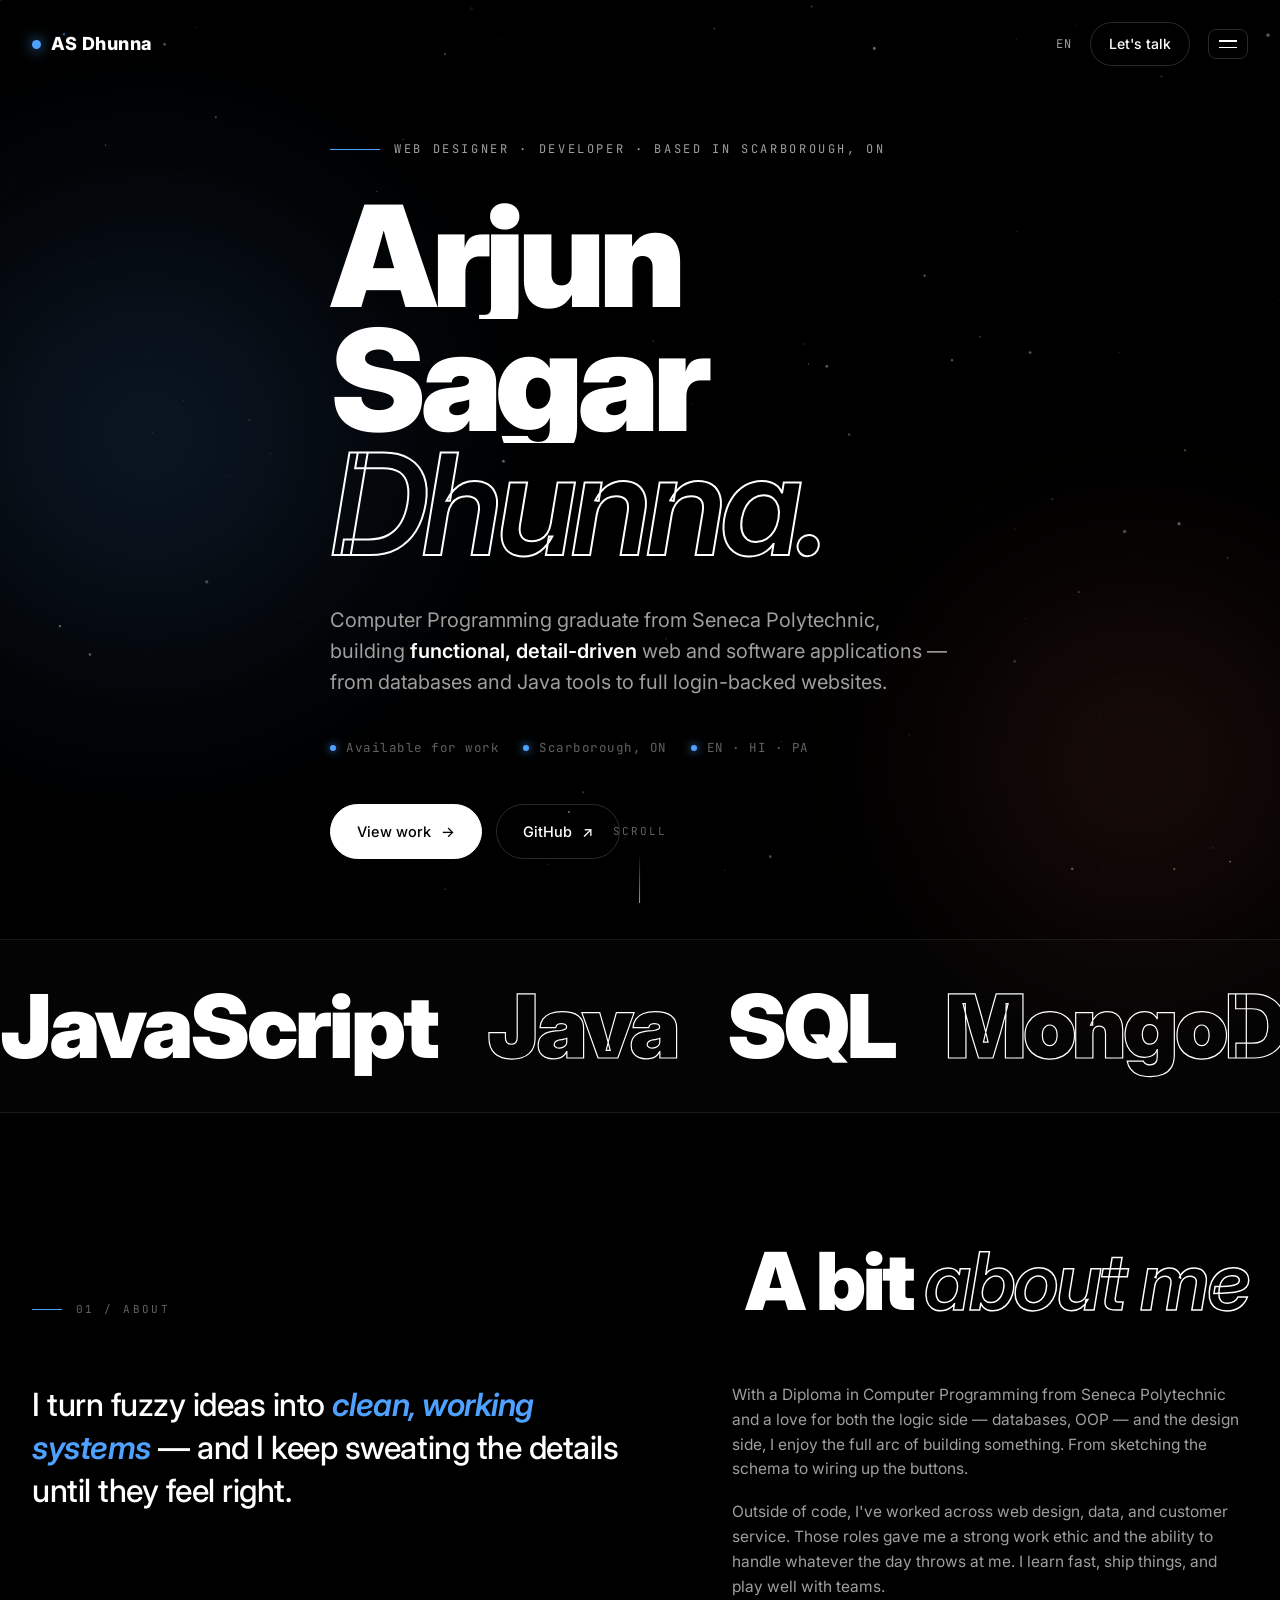
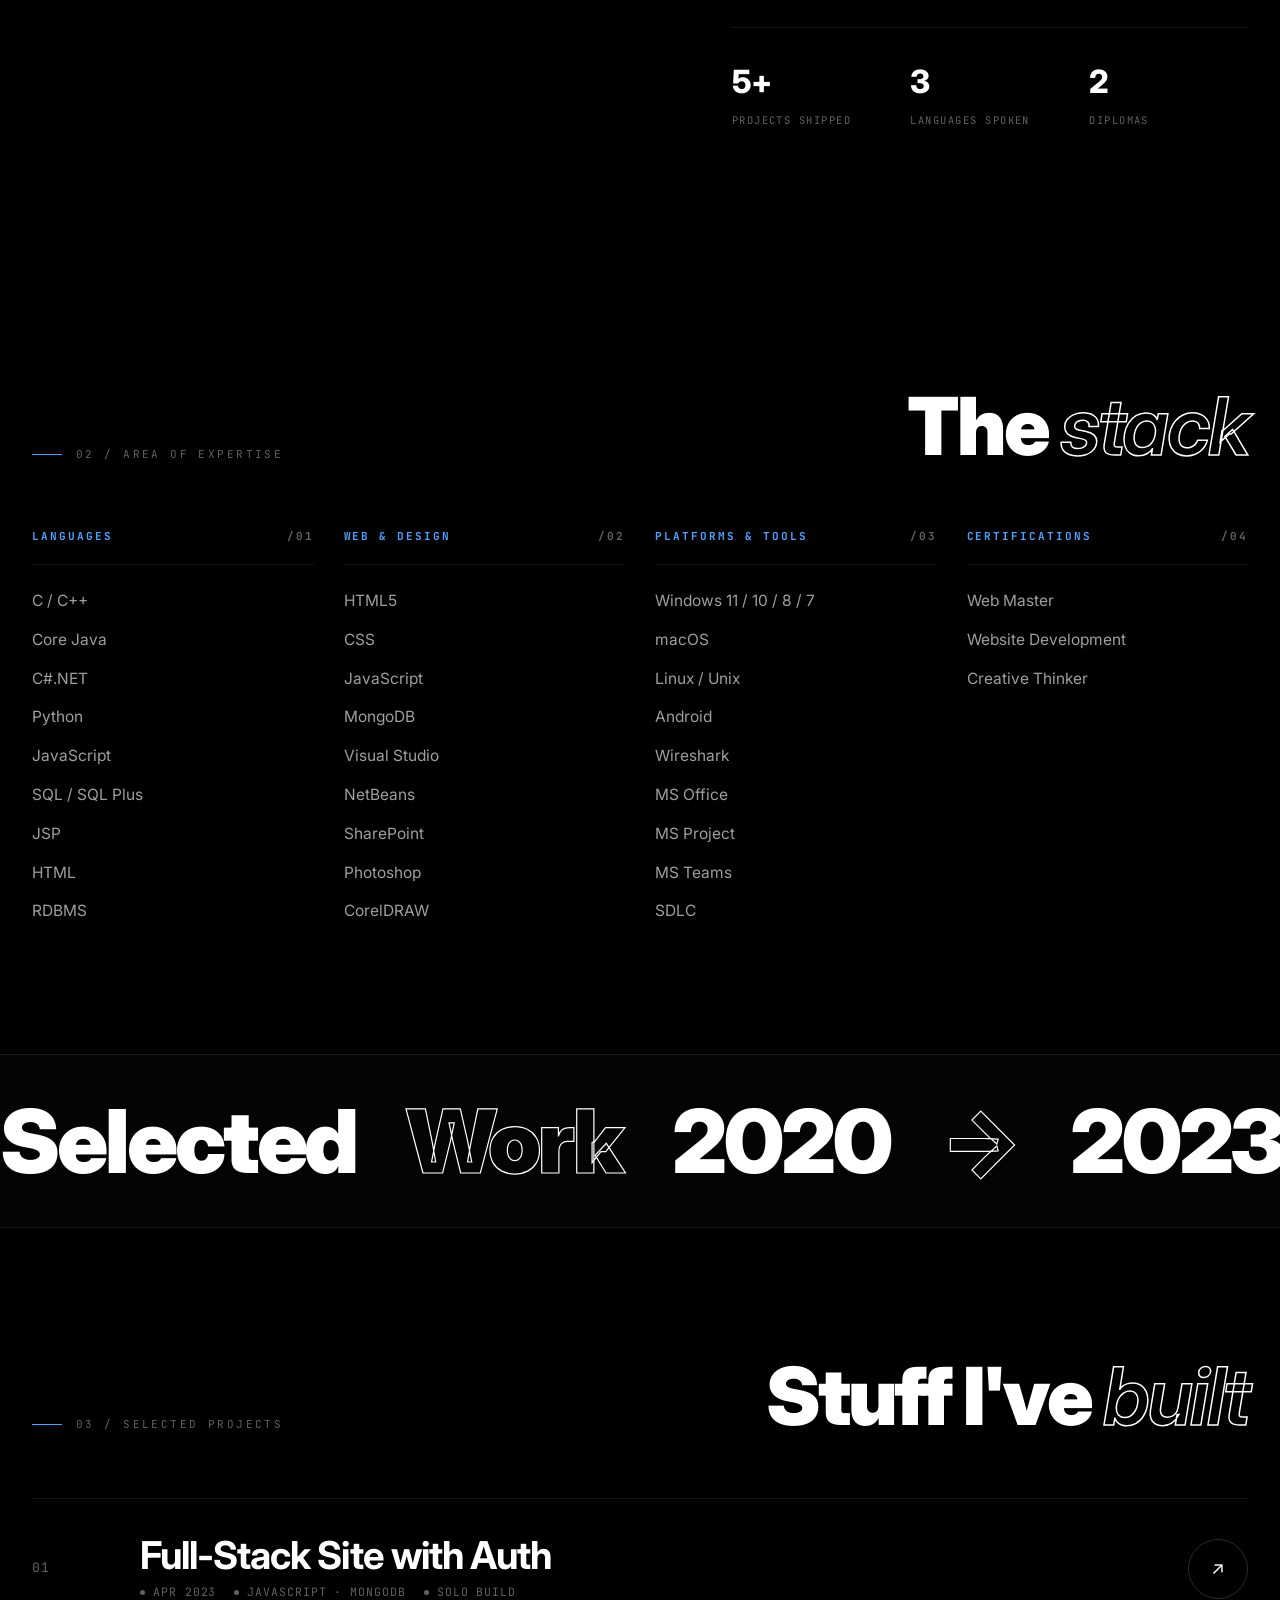
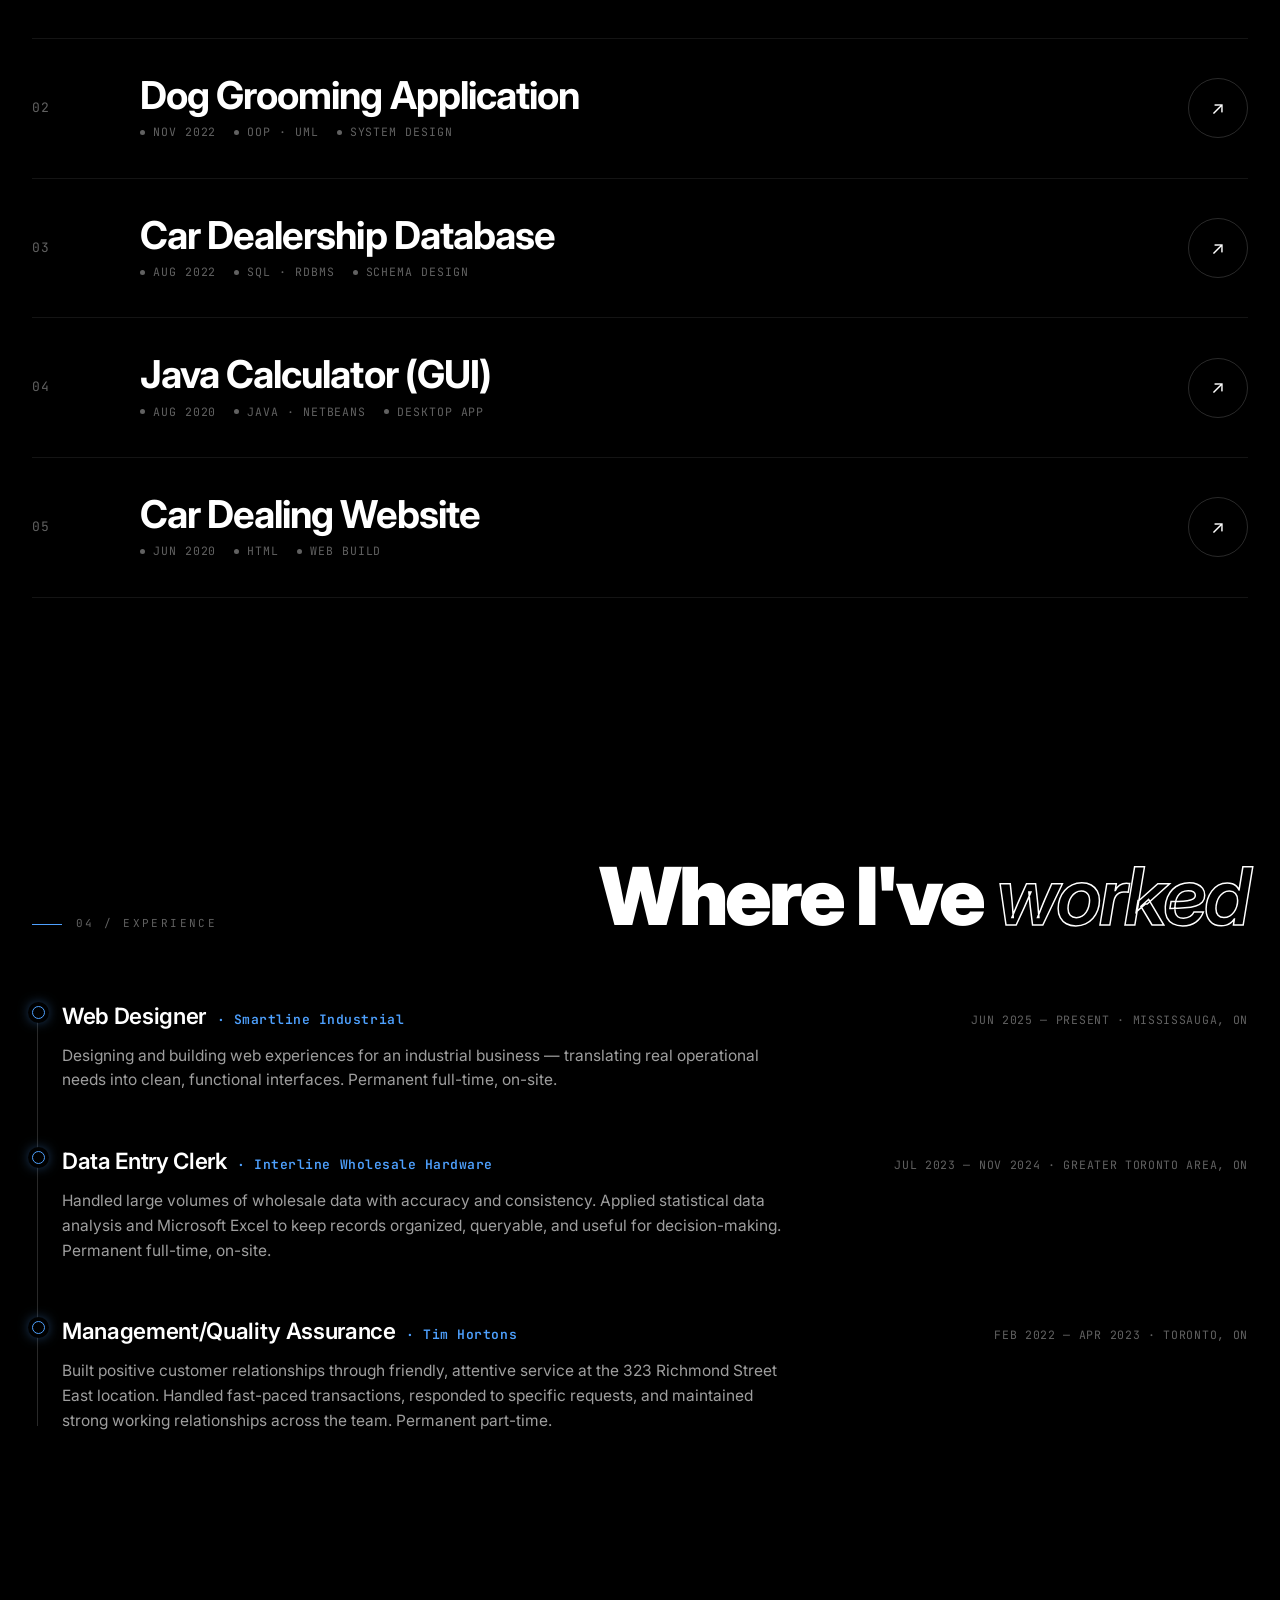
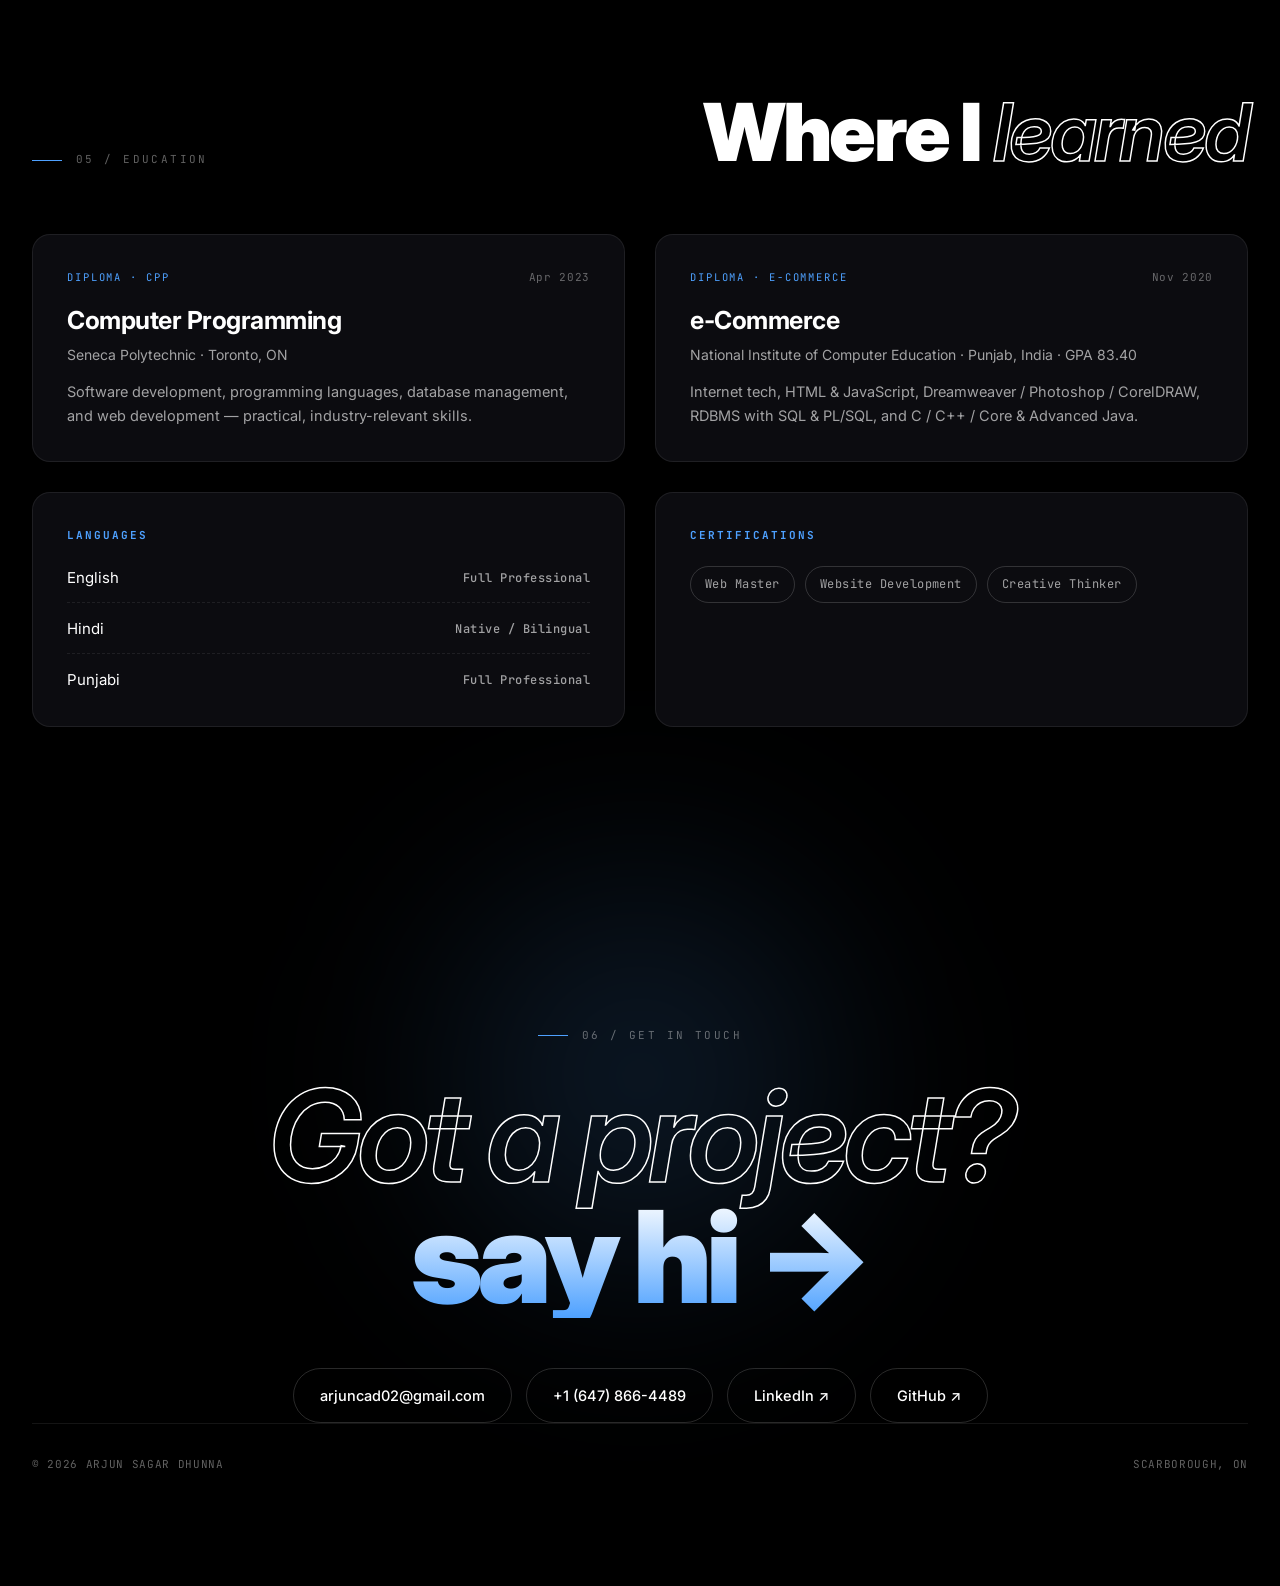
==== index.html @ 8d01b86a "Update index.html" ====
<!DOCTYPE html>
<html lang="en">
<head>
<meta charset="UTF-8" />
<meta name="viewport" content="width=device-width, initial-scale=1.0" />
<title>Arjun Sagar Dhunna — Web Designer & Developer</title>
<link rel="preconnect" href="https://fonts.googleapis.com">
<link rel="preconnect" href="https://fonts.gstatic.com" crossorigin>
<link href="https://fonts.googleapis.com/css2?family=Inter:ital,wght@0,400..900;1,400..900&family=JetBrains+Mono:wght@400;500&display=swap" rel="stylesheet">
<link rel="stylesheet" href="styles.css">
</head>
<body>

<nav>
  <a href="#" class="brand"><span class="mark"></span> AS Dhunna</a>
  <div class="right">
    <span class="lang">EN</span>
    <a href="#contact" class="talk">Let's talk</a>
    <span class="menu" aria-label="menu"><i></i><i></i></span>
  </div>
</nav>

<header class="hero">
  <div class="glow g1"></div>
  <div class="glow g2"></div>
  <div class="wrap">
    <div class="eyebrow">Web Designer · Developer · Based in Scarborough, ON</div>
    <h1 class="name">
      <span class="row"><span class="w" style="animation-delay:.05s">Arjun</span></span>
      <span class="row"><span class="w" style="animation-delay:.2s">Sagar</span></span>
      <span class="row"><span class="w out" style="animation-delay:.35s">Dhunna.</span></span>
    </h1>
    <p class="hero-tag">
      Computer Programming graduate from Seneca Polytechnic, building <b>functional, detail-driven</b>
      web and software applications — from databases and Java tools to full login-backed websites.
    </p>
    <div class="hero-meta">
      <span><i class="dot"></i> Available for work</span>
      <span><i class="dot"></i> Scarborough, ON</span>
      <span><i class="dot"></i> EN · HI · PA</span>
    </div>
    <div class="hero-cta">
      <a class="btn primary" href="#work">View work <span class="arr">→</span></a>
      <a class="btn ghost" href="https://github.com/arjuncad02" target="_blank" rel="noopener">GitHub <span class="arr">↗</span></a>
    </div>
  </div>
  <div class="scroll-hint">
    <span>SCROLL</span>
    <span class="line"></span>
  </div>
</header>

<!-- MARQUEE: tech stack -->
<div class="marquee">
  <div class="marquee-track">
    <span class="item">JavaScript</span><span class="item out">Java</span>
    <span class="item">SQL</span><span class="item out">MongoDB</span>
    <span class="item">Python</span><span class="item out">C++</span>
    <span class="item">HTML / CSS</span><span class="item out">NetBeans</span>
    <!-- duplicate for seamless scroll -->
    <span class="item">JavaScript</span><span class="item out">Java</span>
    <span class="item">SQL</span><span class="item out">MongoDB</span>
    <span class="item">Python</span><span class="item out">C++</span>
    <span class="item">HTML / CSS</span><span class="item out">NetBeans</span>
  </div>
</div>

<!-- ABOUT -->
<section id="about">
  <div class="wrap">
    <div class="sec-head reveal">
      <span class="sec-meta">01 / About</span>
      <h2 class="sec-title">A bit <span class="out">about me</span></h2>
    </div>
    <div class="about-grid">
      <p class="about-lead reveal">
        I turn fuzzy ideas into <em>clean, working systems</em> — and I keep sweating the details until they feel right.
      </p>
      <div class="reveal">
        <div class="about-body">
          <p>With a Diploma in Computer Programming from Seneca Polytechnic and a love for both the logic side — databases, OOP — and the design side, I enjoy the full arc of building something. From sketching the schema to wiring up the buttons.</p>
          <p>Outside of code, I've worked across web design, data, and customer service. Those roles gave me a strong work ethic and the ability to handle whatever the day throws at me. I learn fast, ship things, and play well with teams.</p>
        </div>
        <div class="about-stats">
          <div class="stat"><div class="num">5+</div><div class="lbl">Projects shipped</div></div>
          <div class="stat"><div class="num">3</div><div class="lbl">Languages spoken</div></div>
          <div class="stat"><div class="num">2</div><div class="lbl">Diplomas</div></div>
        </div>
      </div>
    </div>
  </div>
</section>

<!-- SKILLS -->
<section id="skills">
  <div class="wrap">
    <div class="sec-head reveal">
      <span class="sec-meta">02 / Area of expertise</span>
      <h2 class="sec-title">The <span class="out">stack</span></h2>
    </div>
    <div class="skills-grid">
      <div class="skill-col reveal">
        <h4>Languages <span class="idx">/01</span></h4>
        <ul>
          <li>C / C++</li><li>Core Java</li><li>C#.NET</li>
          <li>Python</li><li>JavaScript</li><li>SQL / SQL Plus</li>
          <li>JSP</li><li>HTML</li><li>RDBMS</li>
        </ul>
      </div>
      <div class="skill-col reveal">
        <h4>Web &amp; Design <span class="idx">/02</span></h4>
        <ul>
          <li>HTML5</li><li>CSS</li><li>JavaScript</li>
          <li>MongoDB</li><li>Visual Studio</li><li>NetBeans</li>
          <li>SharePoint</li><li>Photoshop</li><li>CorelDRAW</li>
        </ul>
      </div>
      <div class="skill-col reveal">
        <h4>Platforms &amp; Tools <span class="idx">/03</span></h4>
        <ul>
          <li>Windows 11 / 10 / 8 / 7</li><li>macOS</li><li>Linux / Unix</li>
          <li>Android</li><li>Wireshark</li><li>MS Office</li>
          <li>MS Project</li><li>MS Teams</li><li>SDLC</li>
        </ul>
      </div>
      <div class="skill-col reveal">
        <h4>Certifications <span class="idx">/04</span></h4>
        <ul>
          <li>Web Master</li>
          <li>Website Development</li>
          <li>Creative Thinker</li>
        </ul>
      </div>
    </div>
  </div>
</section>

<!-- MARQUEE 2: vibe -->
<div class="marquee">
  <div class="marquee-track">
    <span class="item">Selected</span><span class="item out">Work</span>
    <span class="item">2020</span><span class="item out">→</span>
    <span class="item">2023</span><span class="item out">Selected</span>
    <span class="item">Work</span><span class="item out">2020</span>
    <span class="item">→</span><span class="item out">2023</span>
  </div>
</div>

<!-- PROJECTS -->
<section id="work">
  <div class="wrap">
    <div class="sec-head reveal">
      <span class="sec-meta">03 / Selected projects</span>
      <h2 class="sec-title">Stuff I've <span class="out">built</span></h2>
    </div>
    <div class="projects-list">

      <a class="project-row reveal" href="projects/fullstack-auth.html">
        <span class="num">01</span>
        <div class="title-wrap">
          <span class="title">Full-Stack Site with Auth</span>
          <span class="meta">
            <span>Apr 2023</span><span>JavaScript · MongoDB</span><span>Solo build</span>
          </span>
        </div>
        <span class="arr-box">↗</span>
      </a>

      <a class="project-row reveal" href="projects/dog-grooming.html">
        <span class="num">02</span>
        <div class="title-wrap">
          <span class="title">Dog Grooming Application</span>
          <span class="meta">
            <span>Nov 2022</span><span>OOP · UML</span><span>System design</span>
          </span>
        </div>
        <span class="arr-box">↗</span>
      </a>

      <a class="project-row reveal" href="projects/car-dealership-db.html">
        <span class="num">03</span>
        <div class="title-wrap">
          <span class="title">Car Dealership Database</span>
          <span class="meta">
            <span>Aug 2022</span><span>SQL · RDBMS</span><span>Schema design</span>
          </span>
        </div>
        <span class="arr-box">↗</span>
      </a>

      <a class="project-row reveal" href="projects/java-calculator.html">
        <span class="num">04</span>
        <div class="title-wrap">
          <span class="title">Java Calculator (GUI)</span>
          <span class="meta">
            <span>Aug 2020</span><span>Java · NetBeans</span><span>Desktop app</span>
          </span>
        </div>
        <span class="arr-box">↗</span>
      </a>

      <a class="project-row reveal" href="projects/car-dealing-website.html">
        <span class="num">05</span>
        <div class="title-wrap">
          <span class="title">Car Dealing Website</span>
          <span class="meta">
            <span>Jun 2020</span><span>HTML</span><span>Web build</span>
          </span>
        </div>
        <span class="arr-box">↗</span>
      </a>

    </div>
  </div>
</section>

<!-- EXPERIENCE -->
<section id="experience">
  <div class="wrap">
    <div class="sec-head reveal">
      <span class="sec-meta">04 / Experience</span>
      <h2 class="sec-title">Where I've <span class="out">worked</span></h2>
    </div>
    <div class="timeline reveal">
      <div class="tl-item">
        <div class="tl-top">
          <span class="tl-role">Web Designer <span class="tl-org">· Smartline Industrial</span></span>
          <span class="tl-date">Jun 2025 — Present · Mississauga, ON</span>
        </div>
        <p class="tl-desc">Designing and building web experiences for an industrial business — translating real operational needs into clean, functional interfaces. Permanent full-time, on-site.</p>
      </div>
      <div class="tl-item">
        <div class="tl-top">
          <span class="tl-role">Data Entry Clerk <span class="tl-org">· Interline Wholesale Hardware</span></span>
          <span class="tl-date">Jul 2023 — Nov 2024 · Greater Toronto Area, ON</span>
        </div>
        <p class="tl-desc">Handled large volumes of wholesale data with accuracy and consistency. Applied statistical data analysis and Microsoft Excel to keep records organized, queryable, and useful for decision-making. Permanent full-time, on-site.</p>
      </div>
      <div class="tl-item">
        <div class="tl-top">
          <span class="tl-role">Management/Quality Assurance <span class="tl-org">· Tim Hortons</span></span>
          <span class="tl-date">Feb 2022 — Apr 2023 · Toronto, ON</span>
        </div>
        <p class="tl-desc">Built positive customer relationships through friendly, attentive service at the 323 Richmond Street East location. Handled fast-paced transactions, responded to specific requests, and maintained strong working relationships across the team. Permanent part-time.</p>
      </div>
    </div>
  </div>
</section>

<!-- EDUCATION -->
<section id="education">
  <div class="wrap">
    <div class="sec-head reveal">
      <span class="sec-meta">05 / Education</span>
      <h2 class="sec-title">Where I <span class="out">learned</span></h2>
    </div>
    <div class="two-col">
      <div class="card reveal">
        <div class="top">
          <span class="lbl">Diploma · CPP</span>
          <span class="yr">Apr 2023</span>
        </div>
        <h3>Computer Programming</h3>
        <div class="where">Seneca Polytechnic · Toronto, ON</div>
        <p>Software development, programming languages, database management, and web development — practical, industry-relevant skills.</p>
      </div>
      <div class="card reveal">
        <div class="top">
          <span class="lbl">Diploma · e-Commerce</span>
          <span class="yr">Nov 2020</span>
        </div>
        <h3>e-Commerce</h3>
        <div class="where">National Institute of Computer Education · Punjab, India · GPA 83.40</div>
        <p>Internet tech, HTML &amp; JavaScript, Dreamweaver / Photoshop / CorelDRAW, RDBMS with SQL &amp; PL/SQL, and C / C++ / Core &amp; Advanced Java.</p>
      </div>
    </div>

    <!-- Languages + Certs row -->
    <div class="lang-cert">
      <div class="card reveal">
        <h4>Languages</h4>
        <div class="lang-list">
          <div class="lang"><span>English</span><b>Full Professional</b></div>
          <div class="lang"><span>Hindi</span><b>Native / Bilingual</b></div>
          <div class="lang"><span>Punjabi</span><b>Full Professional</b></div>
        </div>
      </div>
      <div class="card reveal">
        <h4>Certifications</h4>
        <div class="cert-list">
          <span class="cert">Web Master</span>
          <span class="cert">Website Development</span>
          <span class="cert">Creative Thinker</span>
        </div>
      </div>
    </div>
  </div>
</section>

<!-- CONTACT -->
<section id="contact" class="contact-section">
  <div class="glow"></div>
  <div class="wrap reveal">
    <span class="sec-meta" style="justify-content:center;display:inline-flex;margin-bottom:30px">06 / Get in touch</span>
    <h2 class="big-cta">
      <span class="out">Got a project?</span><br>
      <a class="mail" href="mailto:arjuncad02@gmail.com">say hi →</a>
    </h2>
    <div class="contact-links">
      <a class="btn ghost" href="mailto:arjuncad02@gmail.com">arjuncad02@gmail.com</a>
      <a class="btn ghost" href="tel:+16478664489">+1 (647) 866-4489</a>
      <a class="btn ghost" href="https://www.linkedin.com/in/asdhunna" target="_blank" rel="noopener">LinkedIn ↗</a>
      <a class="btn ghost" href="https://github.com/arjuncad02" target="_blank" rel="noopener">GitHub ↗</a>
    </div>
  </div>
  <div class="wrap">
    <footer>
      <span>© 2026 Arjun Sagar Dhunna</span>
      <span>Scarborough, ON</span>
    </footer>
  </div>
</section>

<!-- mobile menu drawer -->
<div class="mobile-drawer" id="drawer">
  <button class="close" aria-label="close">✕</button>
  <ul>
    <li><a href="#about">About</a></li>
    <li><a href="#skills">Skills</a></li>
    <li><a href="#work">Work</a></li>
    <li><a href="#experience">Experience</a></li>
    <li><a href="#education">Education</a></li>
    <li><a href="#contact">Contact</a></li>
  </ul>
  <div class="meta">arjuncad02@gmail.com · +1 (647) 866-4489</div>
</div>

<script src="main.js"></script>
</body>
</html>
---- styles.css ----
/* ====== DESIGN SYSTEM — dark / premium / agency-style ====== */
:root{
  --bg:#000;
  --bg-2:#070709;
  --surface:#0c0c10;
  --line:rgba(255,255,255,.08);
  --line-2:rgba(255,255,255,.16);
  --text:#ffffff;
  --text-dim:rgba(255,255,255,.62);
  --text-faint:rgba(255,255,255,.38);
  --accent:#4ea1ff;
  --accent-soft:rgba(78,161,255,.22);
  --accent-warm:#ff7a59;
  --maxw:1280px;
}
*{margin:0;padding:0;box-sizing:border-box}
html{scroll-behavior:smooth;background:var(--bg);overflow-x:clip}
body{
  background:var(--bg);
  color:var(--text);
  font-family:"Inter",sans-serif;
  font-size:16.5px;line-height:1.6;
  -webkit-font-smoothing:antialiased;
  overflow-x:hidden;
  position:relative;min-height:100vh;
}

/* particle canvas */
#particles{position:fixed;inset:0;z-index:0;pointer-events:none;opacity:.85}

/* subtle radial glow that sits behind hero */
.glow{
  position:absolute;border-radius:50%;filter:blur(80px);pointer-events:none;z-index:1;
  background:radial-gradient(circle, var(--accent-soft), transparent 70%);
}

a{color:inherit;text-decoration:none}
.wrap{max-width:var(--maxw);margin:0 auto;padding:0 32px;position:relative;z-index:3}
@media(max-width:720px){.wrap{padding:0 22px}}

.mono{font-family:"JetBrains Mono",monospace;font-weight:500;letter-spacing:.04em}
.display{font-family:"Inter",sans-serif;font-weight:900;letter-spacing:-.035em;line-height:.92}
.outlined{
  color:transparent;
  -webkit-text-stroke:1.2px var(--text);
}

/* ============ NAV ============ */
nav{
  position:fixed;top:0;left:0;right:0;z-index:60;
  display:flex;align-items:center;justify-content:space-between;
  padding:22px 32px;
  transition:background .3s, border-color .3s, padding .3s;
  border-bottom:1px solid transparent;
}
nav.scrolled{
  background:rgba(0,0,0,.78);
  backdrop-filter:blur(14px);
  border-bottom-color:var(--line);
  padding:14px 32px;
}
nav .brand{
  font-family:"Inter",sans-serif;font-weight:800;font-size:18px;letter-spacing:.02em;
  display:flex;align-items:center;gap:10px;
}
nav .brand .mark{
  width:9px;height:9px;background:var(--accent);border-radius:50%;
  box-shadow:0 0 14px var(--accent);animation:pulse 2.6s ease-in-out infinite;
}
@keyframes pulse{0%,100%{opacity:1;transform:scale(1)}50%{opacity:.55;transform:scale(.85)}}
nav .right{display:flex;align-items:center;gap:18px}
nav .talk{
  font-size:14px;font-weight:500;padding:10px 18px;
  border:1px solid var(--line-2);border-radius:999px;transition:all .25s;
}
nav .talk:hover{background:var(--text);color:var(--bg);border-color:var(--text)}
nav .lang{font-family:"JetBrains Mono",monospace;font-size:12px;color:var(--text-dim);letter-spacing:.08em;text-transform:uppercase}
nav .menu{
  display:flex;flex-direction:column;gap:5px;padding:10px;cursor:pointer;
  border:1px solid var(--line-2);border-radius:8px;transition:border-color .25s;
}
nav .menu:hover{border-color:var(--text)}
nav .menu i{display:block;width:18px;height:1.5px;background:var(--text)}

/* ============ HERO ============ */
header.hero{
  min-height:100vh;display:flex;flex-direction:column;justify-content:center;
  position:relative;padding:140px 0 80px;
}
.hero .glow.g1{width:680px;height:680px;top:10%;left:-15%;opacity:.8}
.hero .glow.g2{width:540px;height:540px;bottom:-10%;right:-10%;background:radial-gradient(circle, rgba(255,122,89,.13), transparent 70%)}

.eyebrow{
  font-family:"JetBrains Mono",monospace;font-size:12px;letter-spacing:.22em;
  text-transform:uppercase;color:var(--text-dim);margin-bottom:36px;
  display:flex;align-items:center;gap:14px;
}
.eyebrow::before{content:"";width:50px;height:1px;background:var(--accent);display:inline-block}

h1.name{
  font-family:"Inter",sans-serif;font-weight:900;letter-spacing:-.045em;line-height:.88;
  font-size:clamp(3.4rem,11vw,9.5rem);
}
h1.name .row{display:block;overflow:hidden}
h1.name .w{display:inline-block;opacity:0;transform:translateY(110%);animation:slideUp 1s cubic-bezier(.22,1,.36,1) forwards}
h1.name .out{color:transparent;-webkit-text-stroke:2px var(--text);font-style:italic;font-weight:600}
@keyframes slideUp{to{opacity:1;transform:translateY(0)}}

.hero-tag{
  margin-top:38px;max-width:620px;font-size:clamp(1.05rem,2.1vw,1.25rem);
  color:var(--text-dim);line-height:1.55;
  opacity:0;animation:fadeUp 1s cubic-bezier(.22,1,.36,1) .7s forwards;
}
.hero-tag b{color:var(--text);font-weight:600}
@keyframes fadeUp{from{opacity:0;transform:translateY(20px)}to{opacity:1;transform:none}}

.hero-meta{
  margin-top:40px;display:flex;flex-wrap:wrap;gap:14px 24px;
  font-family:"JetBrains Mono",monospace;font-size:12.5px;color:var(--text-faint);letter-spacing:.04em;
  opacity:0;animation:fadeUp 1s cubic-bezier(.22,1,.36,1) .9s forwards;
}
.hero-meta span{display:inline-flex;align-items:center;gap:10px}
.hero-meta .dot{width:6px;height:6px;border-radius:50%;background:var(--accent);box-shadow:0 0 8px var(--accent)}

.hero-cta{
  margin-top:46px;display:flex;flex-wrap:wrap;gap:14px;
  opacity:0;animation:fadeUp 1s cubic-bezier(.22,1,.36,1) 1.1s forwards;
}
.btn{
  display:inline-flex;align-items:center;gap:10px;
  font-family:"Inter",sans-serif;font-weight:500;font-size:14.5px;
  padding:15px 26px;border-radius:999px;border:1px solid var(--line-2);
  transition:all .3s cubic-bezier(.22,1,.36,1);cursor:pointer;
}
.btn .arr{transition:transform .3s}
.btn:hover .arr{transform:translateX(4px)}
.btn.primary{background:var(--text);color:var(--bg);border-color:var(--text)}
.btn.primary:hover{background:transparent;color:var(--text);border-color:var(--text)}
.btn.ghost:hover{background:var(--text);color:var(--bg);border-color:var(--text)}

.scroll-hint{
  position:absolute;bottom:36px;left:50%;transform:translateX(-50%);
  display:flex;flex-direction:column;align-items:center;gap:12px;
  color:var(--text-faint);font-family:"JetBrains Mono",monospace;font-size:11px;letter-spacing:.18em;
}
.scroll-hint .line{width:1px;height:50px;background:linear-gradient(to bottom,transparent,var(--text-dim));animation:dropLine 2.2s ease-in-out infinite}
@keyframes dropLine{0%,100%{transform:scaleY(.5);transform-origin:top}50%{transform:scaleY(1);transform-origin:top}}

/* ============ MARQUEE ============ */
.marquee{
  overflow:hidden;padding:42px 0;
  border-top:1px solid var(--line);border-bottom:1px solid var(--line);
  position:relative;z-index:3;background:rgba(255,255,255,.015);
}
.marquee-track{display:flex;gap:50px;white-space:nowrap;animation:scroll 38s linear infinite;width:max-content}
.marquee .item{
  font-family:"Inter",sans-serif;font-weight:900;letter-spacing:-.035em;line-height:1;
  font-size:clamp(2.5rem,7vw,5.5rem);
}
.marquee .item.out{color:transparent;-webkit-text-stroke:1.2px var(--text)}
.marquee .item .star{color:var(--accent);font-weight:400;margin:0 18px}
@keyframes scroll{to{transform:translateX(-50%)}}

/* ============ SECTION ============ */
section{padding:130px 0;position:relative}
.sec-head{display:flex;align-items:baseline;justify-content:space-between;gap:24px;margin-bottom:64px;flex-wrap:wrap}
.sec-meta{font-family:"JetBrains Mono",monospace;font-size:11px;color:var(--text-faint);letter-spacing:.22em;text-transform:uppercase;display:flex;align-items:center;gap:14px}
.sec-meta::before{content:"";width:30px;height:1px;background:var(--accent);display:inline-block}
.sec-title{font-family:"Inter",sans-serif;font-weight:900;letter-spacing:-.035em;line-height:.95;font-size:clamp(2.5rem,6.5vw,5rem)}
.sec-title .out{color:transparent;-webkit-text-stroke:1.5px var(--text);font-style:italic;font-weight:600}

/* ============ ABOUT ============ */
.about-grid{display:grid;grid-template-columns:1.2fr 1fr;gap:80px;align-items:start}
@media(max-width:900px){.about-grid{grid-template-columns:1fr;gap:50px}}
.about-lead{font-family:"Inter",sans-serif;font-weight:500;font-size:clamp(1.4rem,2.8vw,2rem);line-height:1.35;letter-spacing:-.015em}
.about-lead em{font-style:italic;font-weight:600;color:var(--accent)}
.about-body p{color:var(--text-dim);margin-bottom:18px;font-size:15.5px}
.about-stats{margin-top:28px;display:grid;grid-template-columns:repeat(3,1fr);gap:20px;border-top:1px solid var(--line);padding-top:28px}
.about-stats .stat .num{font-family:"Inter",sans-serif;font-weight:800;font-size:2rem;letter-spacing:-.02em}
.about-stats .stat .lbl{font-family:"JetBrains Mono",monospace;font-size:10.5px;letter-spacing:.14em;text-transform:uppercase;color:var(--text-faint);margin-top:4px}

/* ============ SKILLS ============ */
.skills-grid{display:grid;grid-template-columns:repeat(4,1fr);gap:30px}
@media(max-width:980px){.skills-grid{grid-template-columns:repeat(2,1fr)}}
@media(max-width:560px){.skills-grid{grid-template-columns:1fr}}
.skill-col h4{
  font-family:"JetBrains Mono",monospace;font-size:11px;letter-spacing:.18em;
  text-transform:uppercase;color:var(--accent);margin-bottom:24px;
  padding-bottom:18px;border-bottom:1px solid var(--line);
  display:flex;align-items:center;justify-content:space-between;
}
.skill-col h4 .idx{color:var(--text-faint)}
.skill-col ul{list-style:none;display:flex;flex-direction:column;gap:14px}
.skill-col li{font-size:15.5px;font-weight:400;color:var(--text-dim);transition:color .25s,padding-left .25s;cursor:default;position:relative;padding-left:0}
.skill-col li:hover{color:var(--text);padding-left:14px}
.skill-col li:hover::before{content:"→";position:absolute;left:0;color:var(--accent)}

/* ============ PROJECTS LIST ============ */
.projects-list{display:flex;flex-direction:column;border-top:1px solid var(--line)}
.project-row{
  display:grid;grid-template-columns:80px 1fr auto;gap:28px;align-items:center;
  padding:36px 0;border-bottom:1px solid var(--line);
  position:relative;cursor:pointer;transition:padding .35s;text-decoration:none;color:inherit;
  overflow:hidden;
}
.project-row::before{
  content:"";position:absolute;inset:0;background:linear-gradient(90deg,transparent,rgba(78,161,255,.06),transparent);
  transform:translateX(-100%);transition:transform .6s cubic-bezier(.22,1,.36,1);
}
.project-row:hover::before{transform:translateX(100%)}
.project-row:hover{padding-left:14px}
.project-row .num{font-family:"JetBrains Mono",monospace;font-size:13px;color:var(--text-faint);letter-spacing:.06em}
.project-row .title-wrap{display:flex;flex-direction:column;gap:8px}
.project-row .title{font-family:"Inter",sans-serif;font-weight:700;font-size:clamp(1.5rem,3.4vw,2.4rem);letter-spacing:-.025em;line-height:1.05;transition:color .3s}
.project-row:hover .title{color:var(--accent)}
.project-row .meta{font-family:"JetBrains Mono",monospace;font-size:11.5px;color:var(--text-faint);letter-spacing:.08em;text-transform:uppercase;display:flex;gap:18px;flex-wrap:wrap}
.project-row .meta span{display:inline-flex;align-items:center;gap:8px}
.project-row .meta span::before{content:"";width:5px;height:5px;border-radius:50%;background:var(--text-faint)}
.project-row .arr-box{
  width:60px;height:60px;border-radius:50%;border:1px solid var(--line-2);
  display:flex;align-items:center;justify-content:center;
  font-size:18px;transition:all .35s cubic-bezier(.22,1,.36,1);
}
.project-row:hover .arr-box{background:var(--accent);border-color:var(--accent);color:var(--bg);transform:rotate(-45deg)}
@media(max-width:680px){
  .project-row{grid-template-columns:50px 1fr auto;gap:18px;padding:28px 0}
  .project-row .arr-box{width:44px;height:44px;font-size:14px}
}

/* ============ EXPERIENCE ============ */
.timeline{position:relative;padding-left:30px}
.timeline::before{content:"";position:absolute;left:5px;top:8px;bottom:8px;width:1px;background:var(--line-2)}
.tl-item{position:relative;padding-bottom:50px}
.tl-item:last-child{padding-bottom:0}
.tl-item::before{
  content:"";position:absolute;left:-30px;top:8px;width:11px;height:11px;border-radius:50%;
  background:var(--bg);border:1.5px solid var(--accent);box-shadow:0 0 0 4px var(--bg),0 0 14px var(--accent);
}
.tl-top{display:flex;flex-wrap:wrap;justify-content:space-between;gap:8px;margin-bottom:10px;align-items:baseline}
.tl-role{font-family:"Inter",sans-serif;font-weight:600;font-size:1.4rem;letter-spacing:-.015em}
.tl-org{color:var(--accent);font-family:"JetBrains Mono",monospace;font-size:13px;letter-spacing:.04em;margin-left:6px}
.tl-date{font-family:"JetBrains Mono",monospace;font-size:11.5px;color:var(--text-faint);letter-spacing:.06em;text-transform:uppercase}
.tl-desc{color:var(--text-dim);font-size:15.5px;max-width:720px}

/* ============ EDUCATION / TWO COL ============ */
.two-col{display:grid;grid-template-columns:1fr 1fr;gap:30px}
@media(max-width:780px){.two-col{grid-template-columns:1fr}}
.card{
  background:var(--surface);border:1px solid var(--line);border-radius:18px;padding:34px;
  transition:transform .35s cubic-bezier(.22,1,.36,1),border-color .35s,background .35s;position:relative;overflow:hidden;
}
.card::before{
  content:"";position:absolute;top:0;left:0;right:0;height:1px;background:linear-gradient(90deg,transparent,var(--accent),transparent);
  transform:scaleX(0);transition:transform .5s;transform-origin:left;
}
.card:hover{border-color:var(--line-2);transform:translateY(-4px)}
.card:hover::before{transform:scaleX(1)}
.card .top{display:flex;justify-content:space-between;align-items:flex-start;margin-bottom:20px}
.card .top .lbl{font-family:"JetBrains Mono",monospace;font-size:10.5px;letter-spacing:.18em;color:var(--accent);text-transform:uppercase}
.card .top .yr{font-family:"JetBrains Mono",monospace;font-size:11px;color:var(--text-faint);letter-spacing:.06em}
.card h3{font-family:"Inter",sans-serif;font-weight:700;font-size:1.55rem;letter-spacing:-.02em;line-height:1.2;margin-bottom:8px}
.card .where{color:var(--text-dim);font-size:14px;margin-bottom:14px}
.card p{color:var(--text-dim);font-size:14.5px;line-height:1.6}

/* ============ LANGUAGES / CERTS ROW ============ */
.lang-cert{display:grid;grid-template-columns:1fr 1fr;gap:30px;margin-top:30px}
@media(max-width:780px){.lang-cert{grid-template-columns:1fr}}
.lang-cert .card h4{font-family:"JetBrains Mono",monospace;font-size:11px;letter-spacing:.18em;color:var(--accent);text-transform:uppercase;margin-bottom:22px}
.lang-list{display:flex;flex-direction:column;gap:14px}
.lang-list .lang{display:flex;justify-content:space-between;align-items:center;padding-bottom:12px;border-bottom:1px dashed var(--line)}
.lang-list .lang:last-child{border-bottom:none;padding-bottom:0}
.lang-list .lang span{font-size:15px}
.lang-list .lang b{font-family:"JetBrains Mono",monospace;font-size:12px;color:var(--text-dim);font-weight:500;letter-spacing:.04em}
.cert-list{display:flex;flex-wrap:wrap;gap:10px}
.cert-list .cert{font-family:"JetBrains Mono",monospace;font-size:12px;padding:8px 14px;border:1px solid var(--line-2);border-radius:999px;color:var(--text-dim);letter-spacing:.04em;transition:all .25s}
.cert-list .cert:hover{border-color:var(--accent);color:var(--accent)}

/* ============ CONTACT ============ */
.contact-section{padding:160px 0 80px;text-align:center;position:relative}
.contact-section .glow{width:600px;height:600px;background:radial-gradient(circle,rgba(78,161,255,.18),transparent 70%);top:30%;left:50%;transform:translate(-50%,-50%)}
.big-cta{
  font-family:"Inter",sans-serif;font-weight:900;letter-spacing:-.045em;line-height:.95;
  font-size:clamp(2.6rem,10vw,8rem);
}
.big-cta .out{color:transparent;-webkit-text-stroke:1.5px var(--text);font-style:italic;font-weight:600}
.big-cta .mail{
  background:linear-gradient(180deg,var(--text),var(--accent));
  -webkit-background-clip:text;background-clip:text;-webkit-text-fill-color:transparent;
  display:inline-block;transition:transform .4s cubic-bezier(.22,1,.36,1);
}
.big-cta .mail:hover{transform:scale(1.03)}
.contact-links{margin-top:50px;display:flex;justify-content:center;flex-wrap:wrap;gap:14px}

footer{padding:32px 0;border-top:1px solid var(--line);display:flex;flex-wrap:wrap;justify-content:space-between;gap:12px;font-family:"JetBrains Mono",monospace;font-size:11px;color:var(--text-faint);letter-spacing:.06em;text-transform:uppercase}

/* ============ PROJECT DETAIL PAGE ============ */
.project-page{padding-top:120px;padding-bottom:60px;position:relative;min-height:60vh}
.back-link{
  display:inline-flex;align-items:center;gap:10px;color:var(--text-dim);font-family:"JetBrains Mono",monospace;
  font-size:12px;letter-spacing:.06em;text-transform:uppercase;margin-bottom:48px;transition:color .25s,gap .25s;
}
.back-link:hover{color:var(--text);gap:14px}
.back-link .arr{transition:transform .25s}
.back-link:hover .arr{transform:translateX(-4px)}

.project-hero{padding:40px 0 80px;position:relative}
.project-hero .glow{width:520px;height:520px;top:-10%;right:-15%;opacity:.65}
.project-hero .num-big{font-family:"Inter",sans-serif;font-weight:900;font-size:clamp(4rem,12vw,9rem);color:transparent;-webkit-text-stroke:1.5px var(--line-2);letter-spacing:-.05em;line-height:.85;margin-bottom:18px;display:block}
.project-hero h1{font-family:"Inter",sans-serif;font-weight:900;font-size:clamp(2.4rem,6.5vw,5.4rem);letter-spacing:-.035em;line-height:1;margin-bottom:30px}
.project-hero h1 .out{color:transparent;-webkit-text-stroke:1.8px var(--text);font-style:italic;font-weight:600}
.project-hero .lead{font-size:clamp(1.05rem,2vw,1.3rem);color:var(--text-dim);max-width:720px;line-height:1.55}

.project-meta{display:grid;grid-template-columns:repeat(4,1fr);gap:24px;margin-top:60px;padding:32px 0;border-top:1px solid var(--line);border-bottom:1px solid var(--line)}
@media(max-width:780px){.project-meta{grid-template-columns:repeat(2,1fr);gap:20px}}
.project-meta .item .lbl{font-family:"JetBrains Mono",monospace;font-size:10.5px;letter-spacing:.18em;text-transform:uppercase;color:var(--text-faint);margin-bottom:8px}
.project-meta .item .val{font-family:"Inter",sans-serif;font-weight:600;font-size:1rem;color:var(--text);letter-spacing:-.005em}

.project-content{padding:80px 0;display:grid;grid-template-columns:1fr 2fr;gap:60px;align-items:start}
@media(max-width:880px){.project-content{grid-template-columns:1fr;gap:30px}}
.project-content h2{
  font-family:"JetBrains Mono",monospace;font-size:11px;letter-spacing:.18em;
  text-transform:uppercase;color:var(--accent);position:sticky;top:120px;
}
@media(max-width:880px){.project-content h2{position:static;top:auto;margin-bottom:12px}}
.project-content .body p{font-size:16.5px;color:var(--text-dim);line-height:1.7;margin-bottom:22px}
.project-content .body p b{color:var(--text);font-weight:600}

.feature-list{list-style:none;display:flex;flex-direction:column;gap:18px;margin-top:10px}
.feature-list li{display:grid;grid-template-columns:24px 1fr;gap:14px;padding-bottom:18px;border-bottom:1px dashed var(--line);color:var(--text-dim);font-size:15.5px}
.feature-list li:last-child{border-bottom:none}
.feature-list li::before{content:"+";color:var(--accent);font-weight:700;font-size:18px;line-height:1.2;display:block}

.tags-row{display:flex;flex-wrap:wrap;gap:10px;margin-top:18px}
.tag-pill{font-family:"JetBrains Mono",monospace;font-size:11px;padding:7px 14px;border:1px solid var(--line-2);border-radius:999px;color:var(--text);letter-spacing:.04em;transition:border-color .25s,color .25s}
.tag-pill:hover{border-color:var(--accent);color:var(--accent)}

.project-nav{display:grid;grid-template-columns:1fr 1fr;gap:30px;margin-top:50px;padding-top:50px;border-top:1px solid var(--line)}
@media(max-width:780px){.project-nav{grid-template-columns:1fr}}
.project-nav a{
  display:flex;flex-direction:column;gap:8px;padding:24px;border:1px solid var(--line);
  border-radius:14px;transition:border-color .3s,background .3s,transform .3s;
}
.project-nav a:hover{border-color:var(--line-2);background:var(--surface);transform:translateY(-2px)}
.project-nav .nav-lbl{font-family:"JetBrains Mono",monospace;font-size:10.5px;letter-spacing:.18em;color:var(--text-faint);text-transform:uppercase}
.project-nav .nav-title{font-family:"Inter",sans-serif;font-weight:700;font-size:1.2rem;letter-spacing:-.015em}
.project-nav a.next{text-align:right;align-items:flex-end}

/* ============ REVEAL ============ */
.reveal{opacity:0;transform:translateY(28px);transition:opacity 1s cubic-bezier(.22,1,.36,1),transform 1s cubic-bezier(.22,1,.36,1)}
.reveal.in{opacity:1;transform:none}

::selection{background:var(--accent);color:var(--bg)}

/* ====== MOBILE / SMALL SCREEN OVERRIDES ====== */
@media (max-width: 760px){
  /* nav: hide lang & talk on mobile, keep brand + functional menu */
  nav { padding: 14px 20px; }
  nav.scrolled { padding: 12px 20px; background: rgba(0,0,0,.92); }
  nav .lang { display: none; }
  nav .talk { display: none; }
  nav .right { gap: 0; }
  nav .menu { padding: 12px; }

  /* hero */
  header.hero { padding: 110px 0 100px; min-height: auto; }
  .eyebrow { margin-bottom: 26px; font-size: 11px; }
  .hero-tag { margin-top: 28px; }
  .hero-meta { margin-top: 30px; gap: 10px 18px; font-size: 11.5px; }
  .hero-cta { margin-top: 34px; }
  .hero-cta .btn { padding: 13px 22px; font-size: 14px; }
  .scroll-hint { display: none; }   /* removes overlap with CTAs */

  /* marquee: smaller text and tighter spacing */
  .marquee { padding: 28px 0; }
  .marquee-track { gap: 32px; }
  .marquee .item { font-size: clamp(1.8rem, 9vw, 2.6rem); }

  /* sections: tighter vertical rhythm */
  section { padding: 80px 0; }
  .sec-head { margin-bottom: 40px; gap: 14px; }
  .sec-meta { font-size: 10.5px; letter-spacing: .18em; }
  .sec-title { font-size: clamp(2rem, 9vw, 2.8rem); }

  /* about */
  .about-grid { gap: 36px; }
  .about-stats { grid-template-columns: 1fr 1fr 1fr; gap: 14px; padding-top: 24px; }
  .about-stats .stat .num { font-size: 1.5rem; }
  .about-stats .stat .lbl { font-size: 9.5px; }

  /* skill columns: keep single-column readable */
  .skill-col h4 { margin-bottom: 18px; padding-bottom: 14px; }
  .skill-col ul { gap: 12px; }

  /* projects: tighter rows */
  .project-row { padding: 24px 0; gap: 14px; grid-template-columns: 36px 1fr 40px; }
  .project-row .num { font-size: 11.5px; }
  .project-row .title { font-size: 1.3rem; }
  .project-row .meta { font-size: 10.5px; gap: 12px; }
  .project-row .arr-box { width: 40px; height: 40px; font-size: 13px; }

  /* timeline */
  .timeline { padding-left: 26px; }
  .tl-item { padding-bottom: 38px; }
  .tl-item::before { left: -26px; }
  .tl-role { font-size: 1.15rem; }
  .tl-org { display: block; margin-left: 0; margin-top: 2px; }
  .tl-date { font-size: 10.5px; }
  .tl-desc { font-size: 14.5px; }

  /* cards / education / lang-cert */
  .card { padding: 24px; border-radius: 14px; }
  .lang-cert { margin-top: 20px; }

  /* contact */
  .contact-section { padding: 100px 0 60px; }
  .big-cta { font-size: clamp(2.2rem, 12vw, 3.6rem); line-height: 1; }
  .contact-links { gap: 10px; margin-top: 36px; }
  .contact-links .btn { padding: 12px 18px; font-size: 13px; }
  footer { padding: 22px 0; flex-direction: column; align-items: center; text-align: center; gap: 8px; }

  /* project detail page */
  .project-page { padding-top: 100px; }
  .back-link { margin-bottom: 32px; }
  .project-hero { padding: 24px 0 50px; }
  .project-hero .num-big { font-size: clamp(3rem, 14vw, 4.5rem); margin-bottom: 12px; }
  .project-hero h1 { font-size: clamp(2rem, 9vw, 3rem); margin-bottom: 22px; }
  .project-hero .lead { font-size: 1rem; }
  .project-meta { margin-top: 36px; padding: 24px 0; gap: 18px; }
  .project-meta .item .val { font-size: .95rem; }
  .project-content { padding: 50px 0; gap: 22px; }
  .project-content h2 { font-size: 10.5px; }
  .project-content .body p { font-size: 15px; }
  .feature-list li { font-size: 14.5px; }
  .project-nav { padding-top: 36px; margin-top: 36px; gap: 14px; }
  .project-nav a { padding: 18px; }
  .project-nav .nav-title { font-size: 1.05rem; }

  /* particle canvas a bit lighter on mobile */
  #particles { opacity: .65; }
}

/* very small screens */
@media (max-width: 380px){
  .wrap { padding: 0 18px; }
  nav { padding: 12px 16px; }
  h1.name { font-size: clamp(3rem, 16vw, 4rem); }
  .marquee .item { font-size: 1.7rem; }
}

/* ====== MOBILE MENU DRAWER ====== */
.mobile-drawer{
  position:fixed;inset:0;z-index:80;background:rgba(0,0,0,.96);backdrop-filter:blur(20px);
  display:flex;flex-direction:column;justify-content:center;align-items:center;
  opacity:0;visibility:hidden;transition:opacity .35s, visibility .35s;
}
.mobile-drawer.open{opacity:1;visibility:visible}
.mobile-drawer .close{position:absolute;top:18px;right:18px;padding:12px;border:1px solid var(--line-2);border-radius:8px;cursor:pointer;background:transparent;color:var(--text);font-size:20px;line-height:1}
.mobile-drawer ul{list-style:none;display:flex;flex-direction:column;gap:24px;text-align:center}
.mobile-drawer a{
  font-family:"Inter",sans-serif;font-weight:700;font-size:2rem;letter-spacing:-.02em;
  color:var(--text);transition:color .25s;
}
.mobile-drawer a:hover{color:var(--accent)}
.mobile-drawer .meta{position:absolute;bottom:32px;left:0;right:0;text-align:center;font-family:"JetBrains Mono",monospace;font-size:11px;color:var(--text-faint);letter-spacing:.1em}
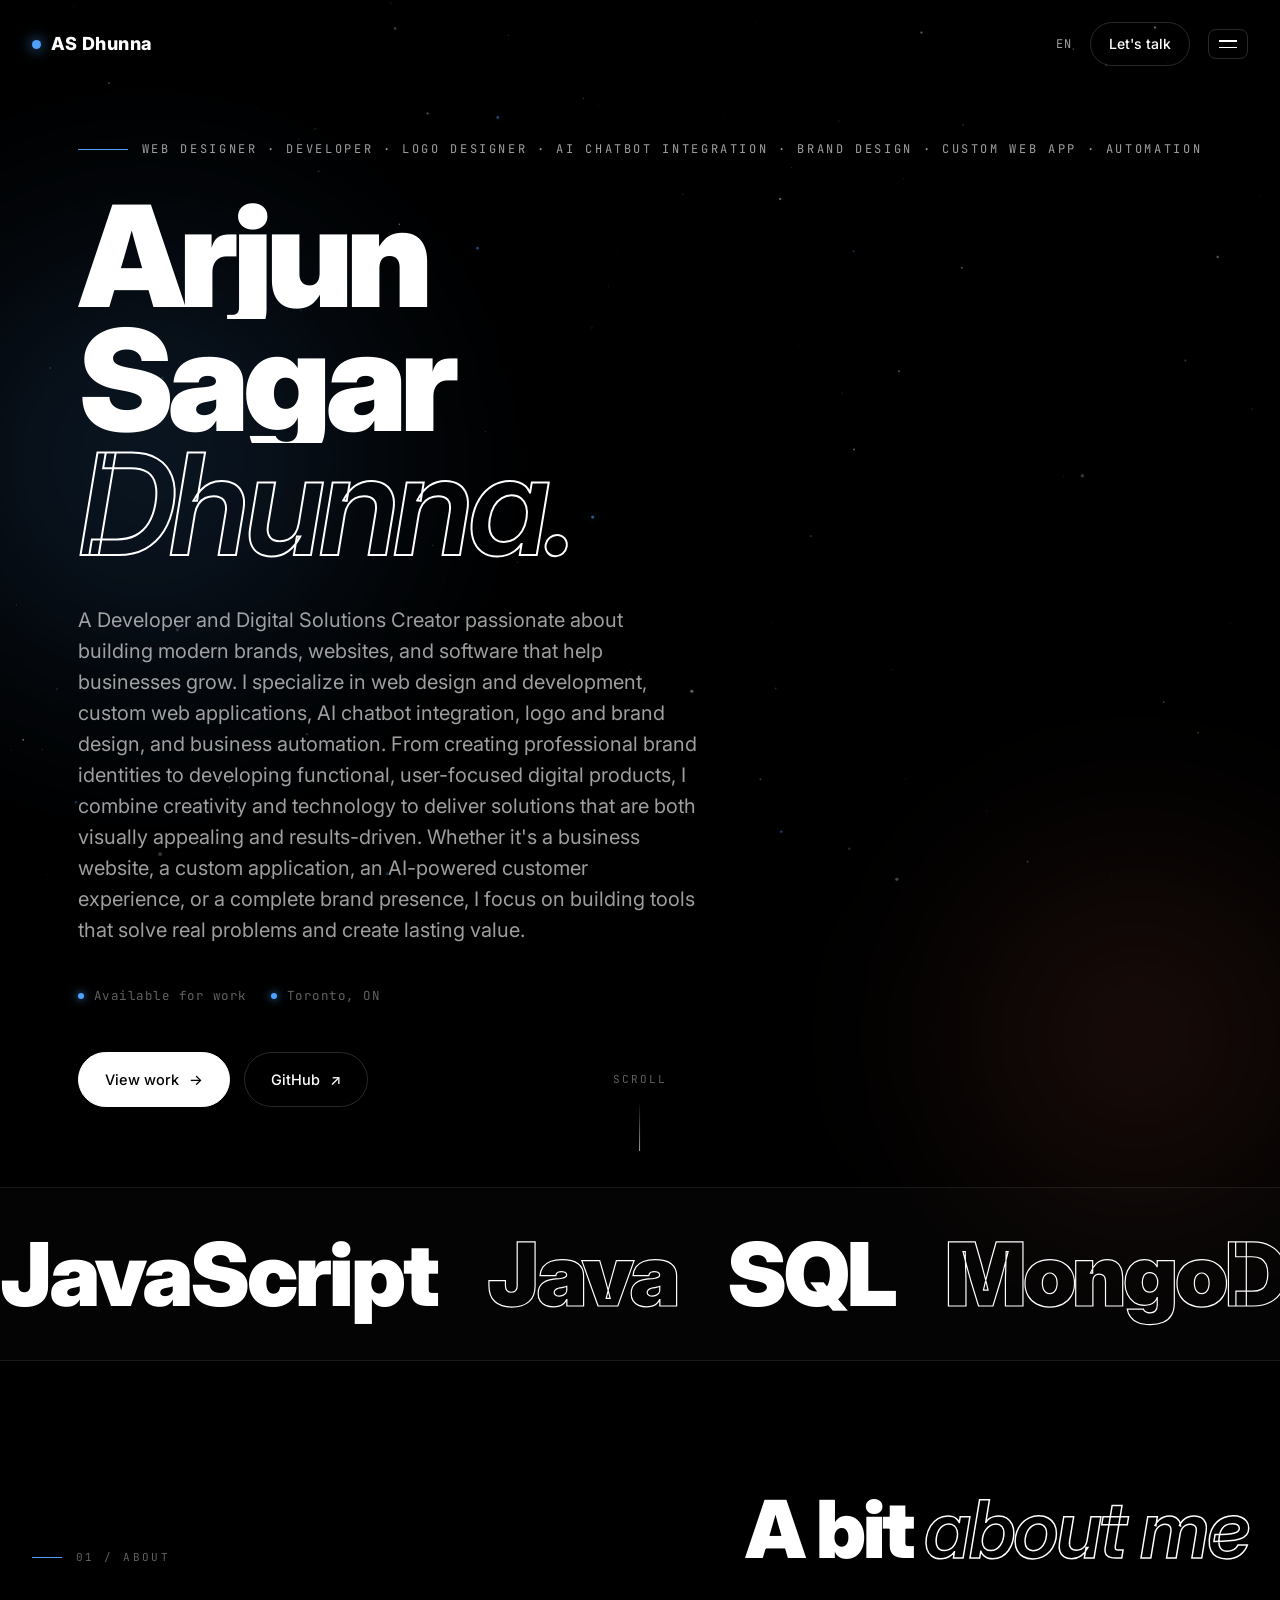
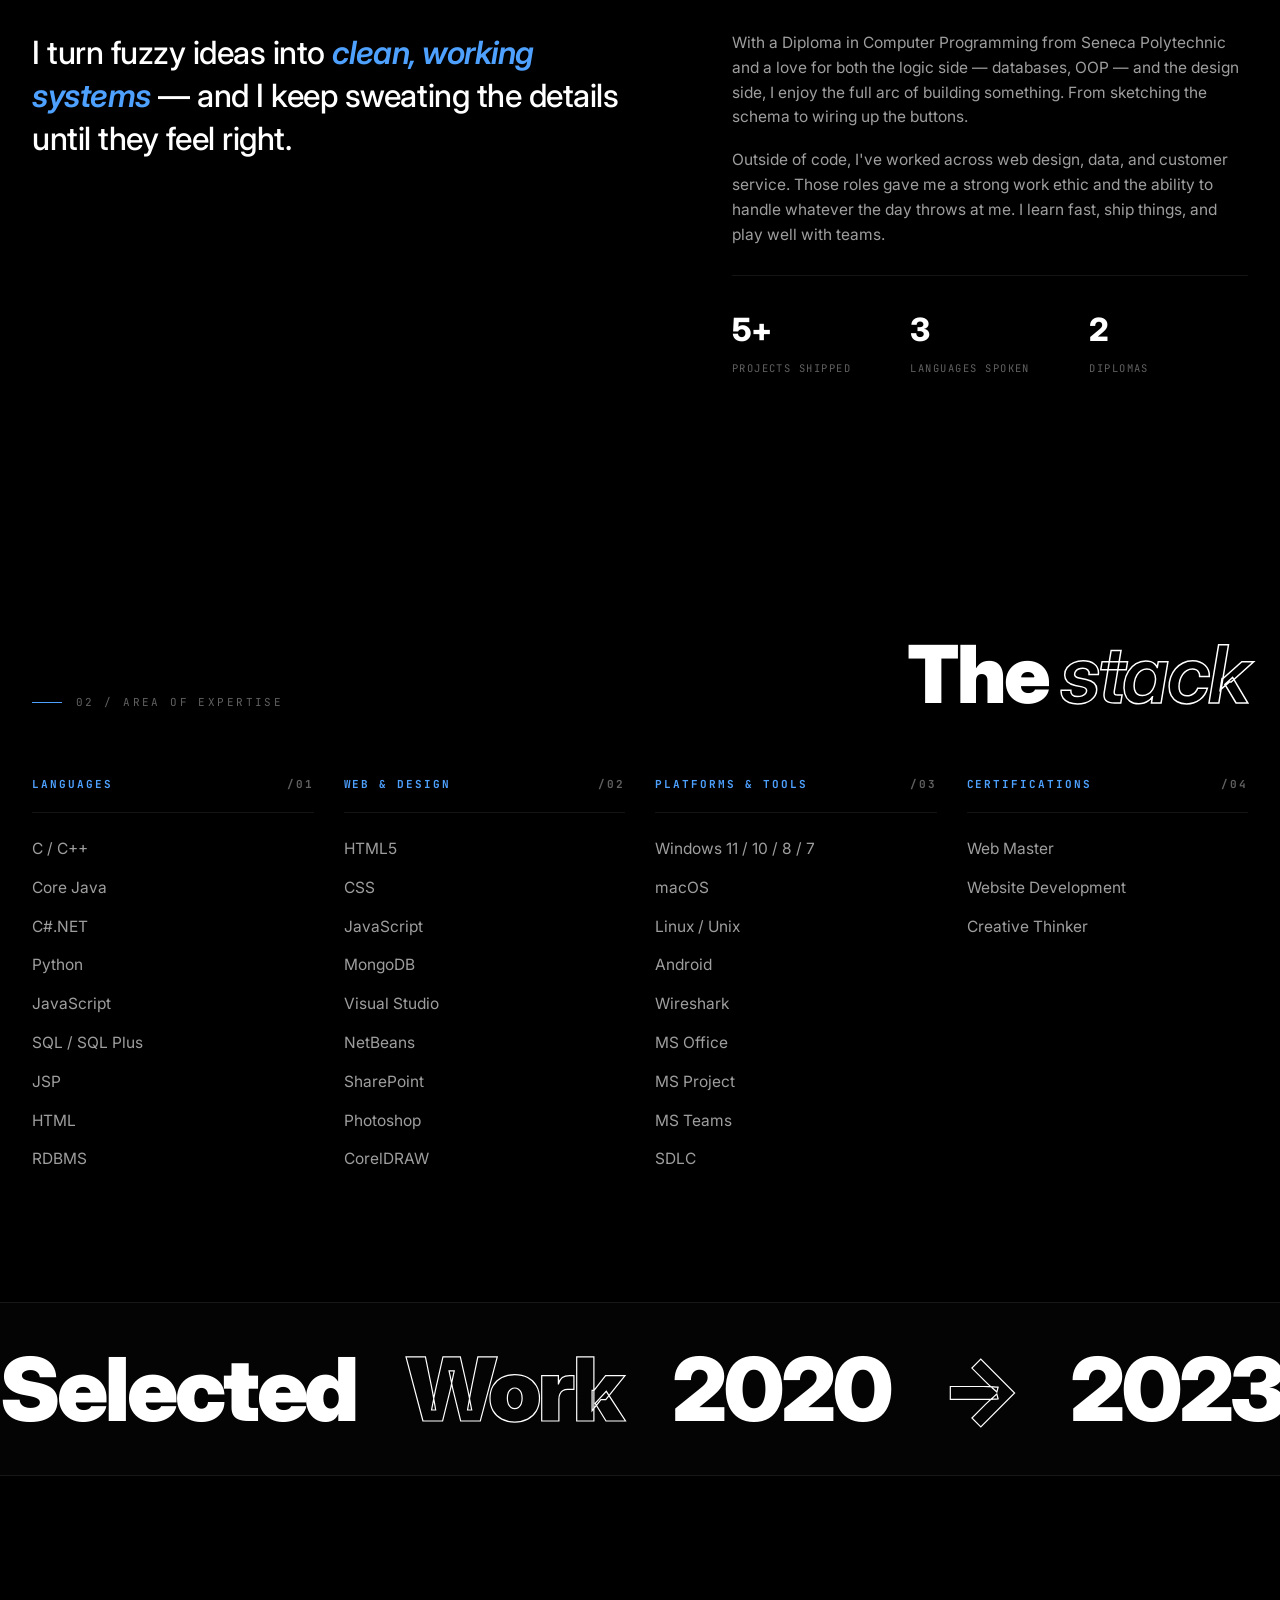
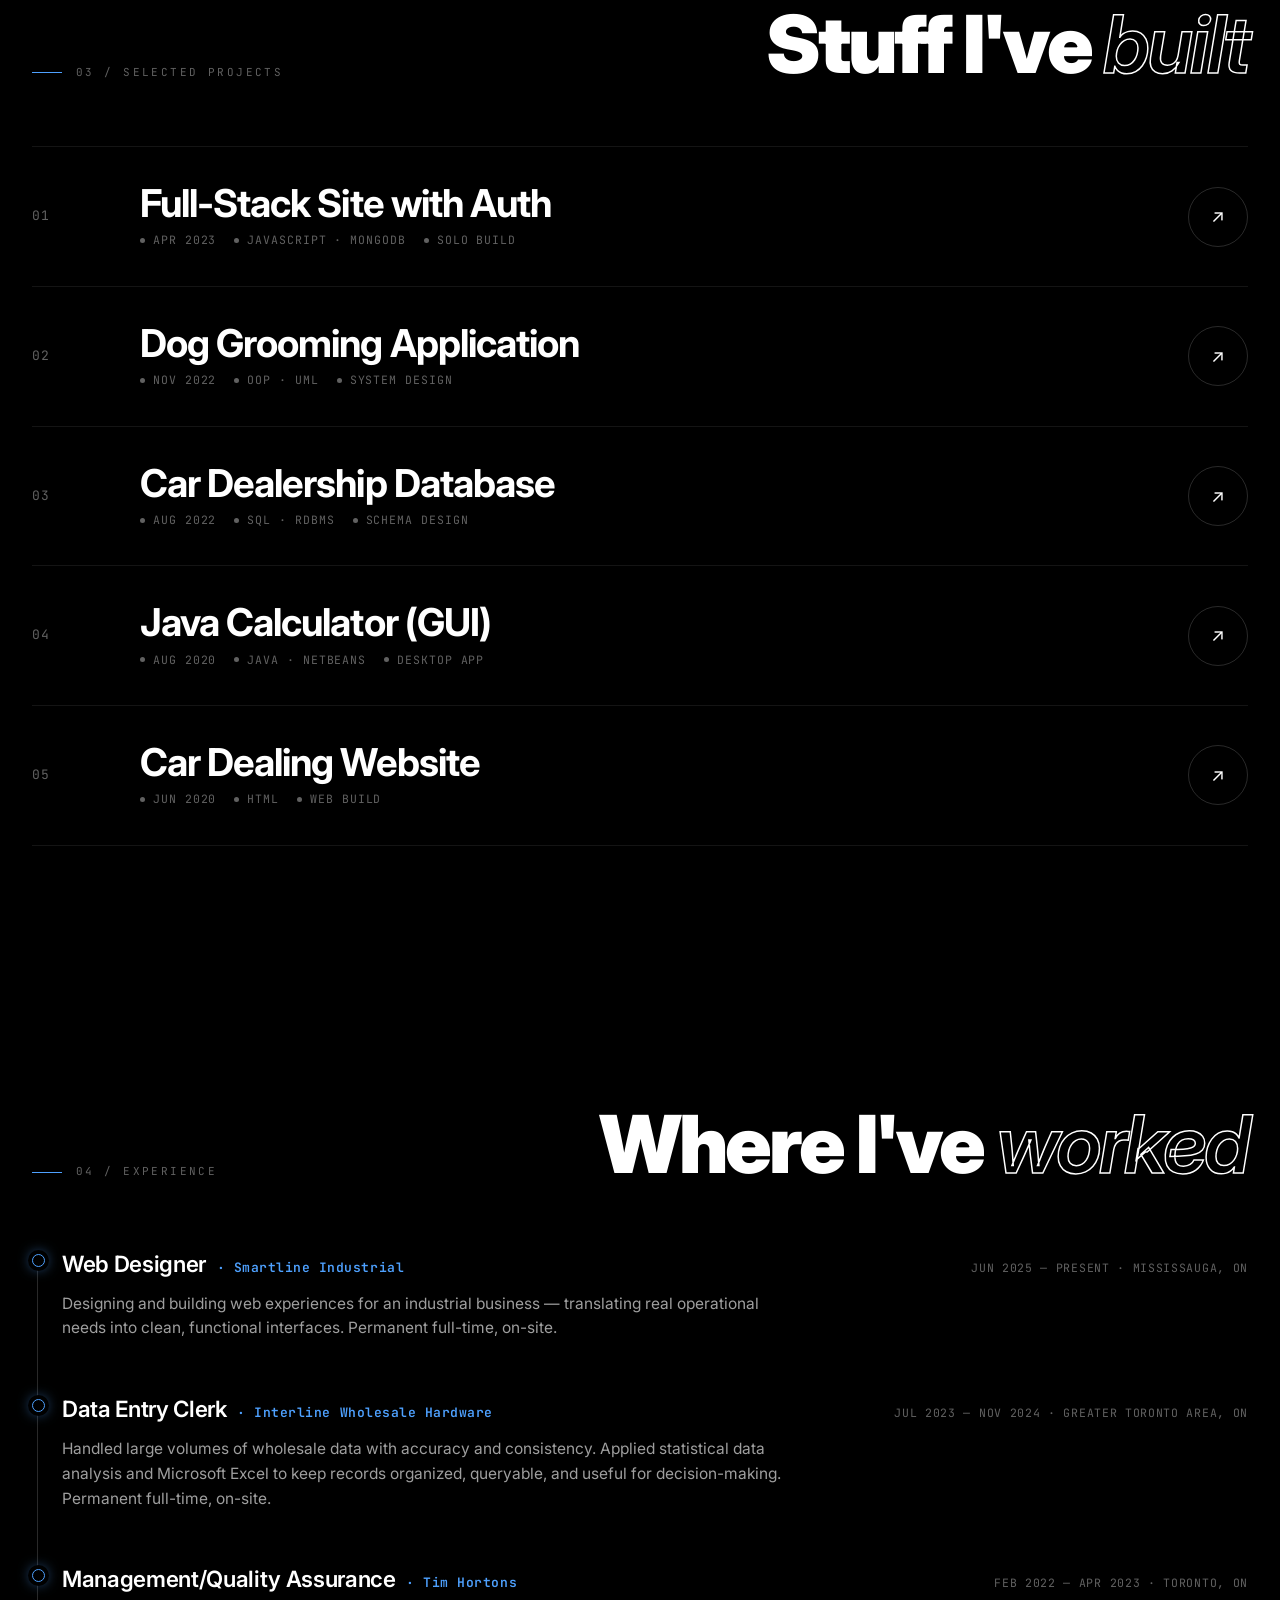
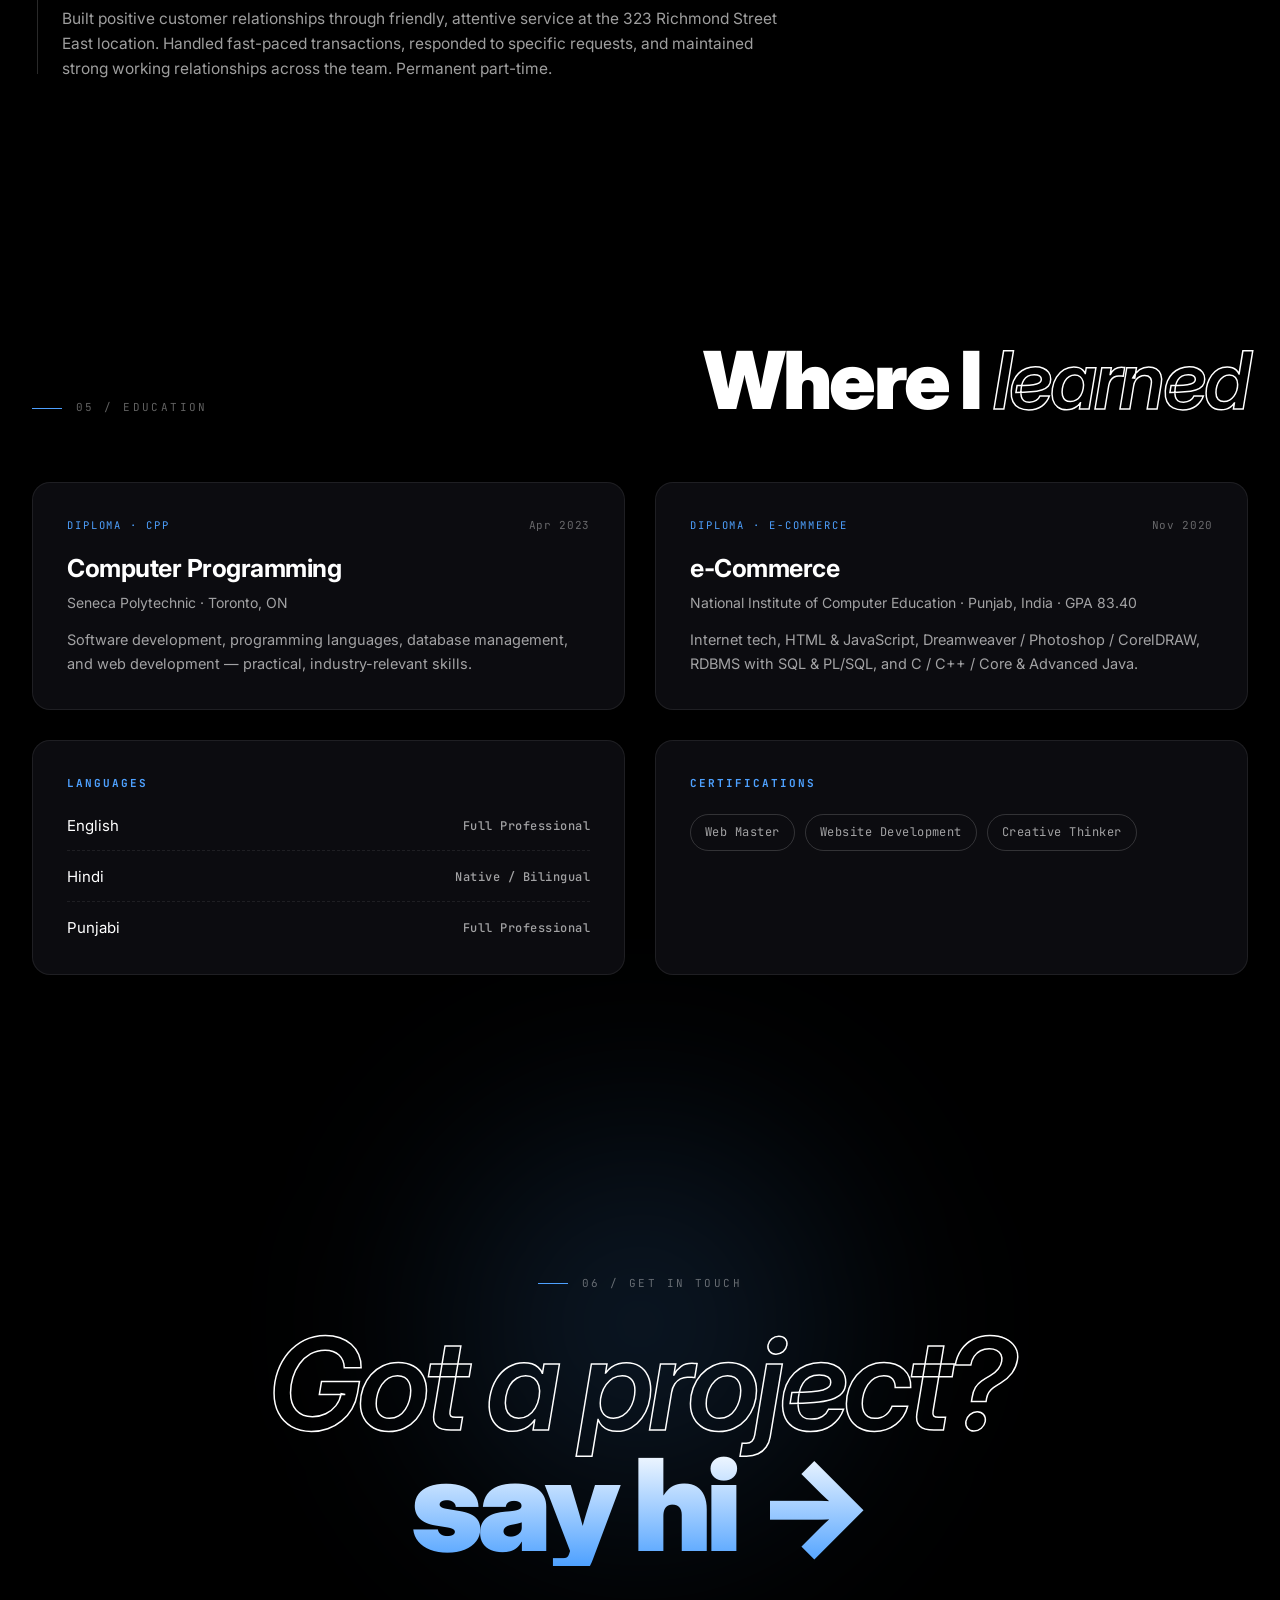
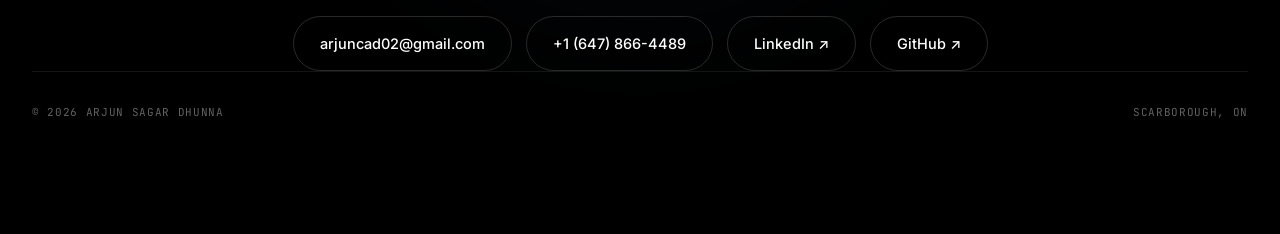
==== commit a2a916b3: "Update index.html" ====
--- a/index.html
+++ b/index.html
@@ -24,20 +24,20 @@
   <div class="glow g1"></div>
   <div class="glow g2"></div>
   <div class="wrap">
-    <div class="eyebrow">Web Designer · Developer · Based in Scarborough, ON</div>
+    <div class="eyebrow">Web Designer · Developer · Logo Designer · AI Chatbot Integration · Brand Design · Custom Web App · Automation</div>
     <h1 class="name">
       <span class="row"><span class="w" style="animation-delay:.05s">Arjun</span></span>
       <span class="row"><span class="w" style="animation-delay:.2s">Sagar</span></span>
       <span class="row"><span class="w out" style="animation-delay:.35s">Dhunna.</span></span>
     </h1>
     <p class="hero-tag">
-      Computer Programming graduate from Seneca Polytechnic, building <b>functional, detail-driven</b>
-      web and software applications — from databases and Java tools to full login-backed websites.
+      A Developer and Digital Solutions Creator passionate about building modern brands, websites, and software that help businesses grow.
+I specialize in web design and development, custom web applications, AI chatbot integration, logo and brand design, and business automation. From creating professional brand identities to developing functional, user-focused digital products, I combine creativity and technology to deliver solutions that are both visually appealing and results-driven.
+Whether it's a business website, a custom application, an AI-powered customer experience, or a complete brand presence, I focus on building tools that solve real problems and create lasting value.
     </p>
     <div class="hero-meta">
       <span><i class="dot"></i> Available for work</span>
-      <span><i class="dot"></i> Scarborough, ON</span>
-      <span><i class="dot"></i> EN · HI · PA</span>
+      <span><i class="dot"></i> Toronto, ON</span>
     </div>
     <div class="hero-cta">
       <a class="btn primary" href="#work">View work <span class="arr">→</span></a>
@@ -57,11 +57,13 @@
     <span class="item">SQL</span><span class="item out">MongoDB</span>
     <span class="item">Python</span><span class="item out">C++</span>
     <span class="item">HTML / CSS</span><span class="item out">NetBeans</span>
+    <span class="item">Figma</span><span class="item out">Canva</span>
     <!-- duplicate for seamless scroll -->
     <span class="item">JavaScript</span><span class="item out">Java</span>
     <span class="item">SQL</span><span class="item out">MongoDB</span>
     <span class="item">Python</span><span class="item out">C++</span>
     <span class="item">HTML / CSS</span><span class="item out">NetBeans</span>
+    <span class="item">Figma</span><span class="item out">Canva</span>
   </div>
 </div>
 
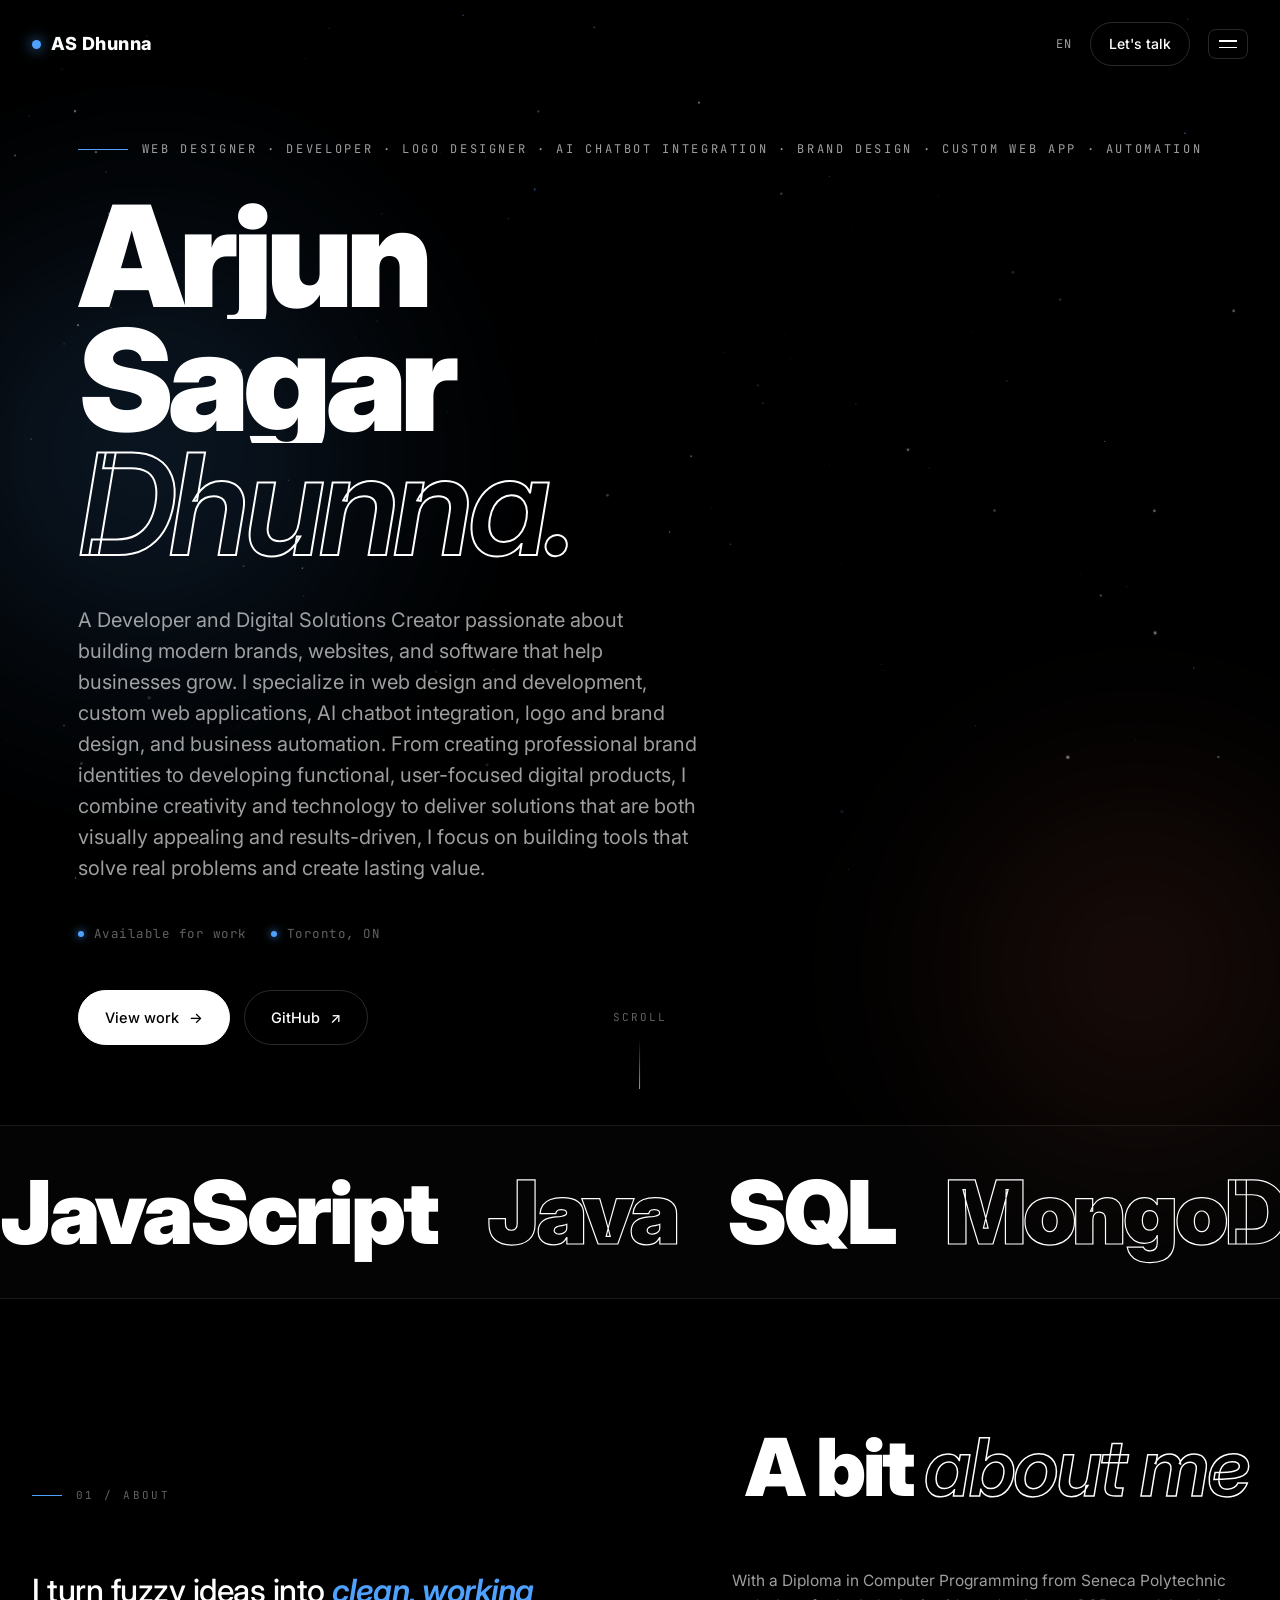
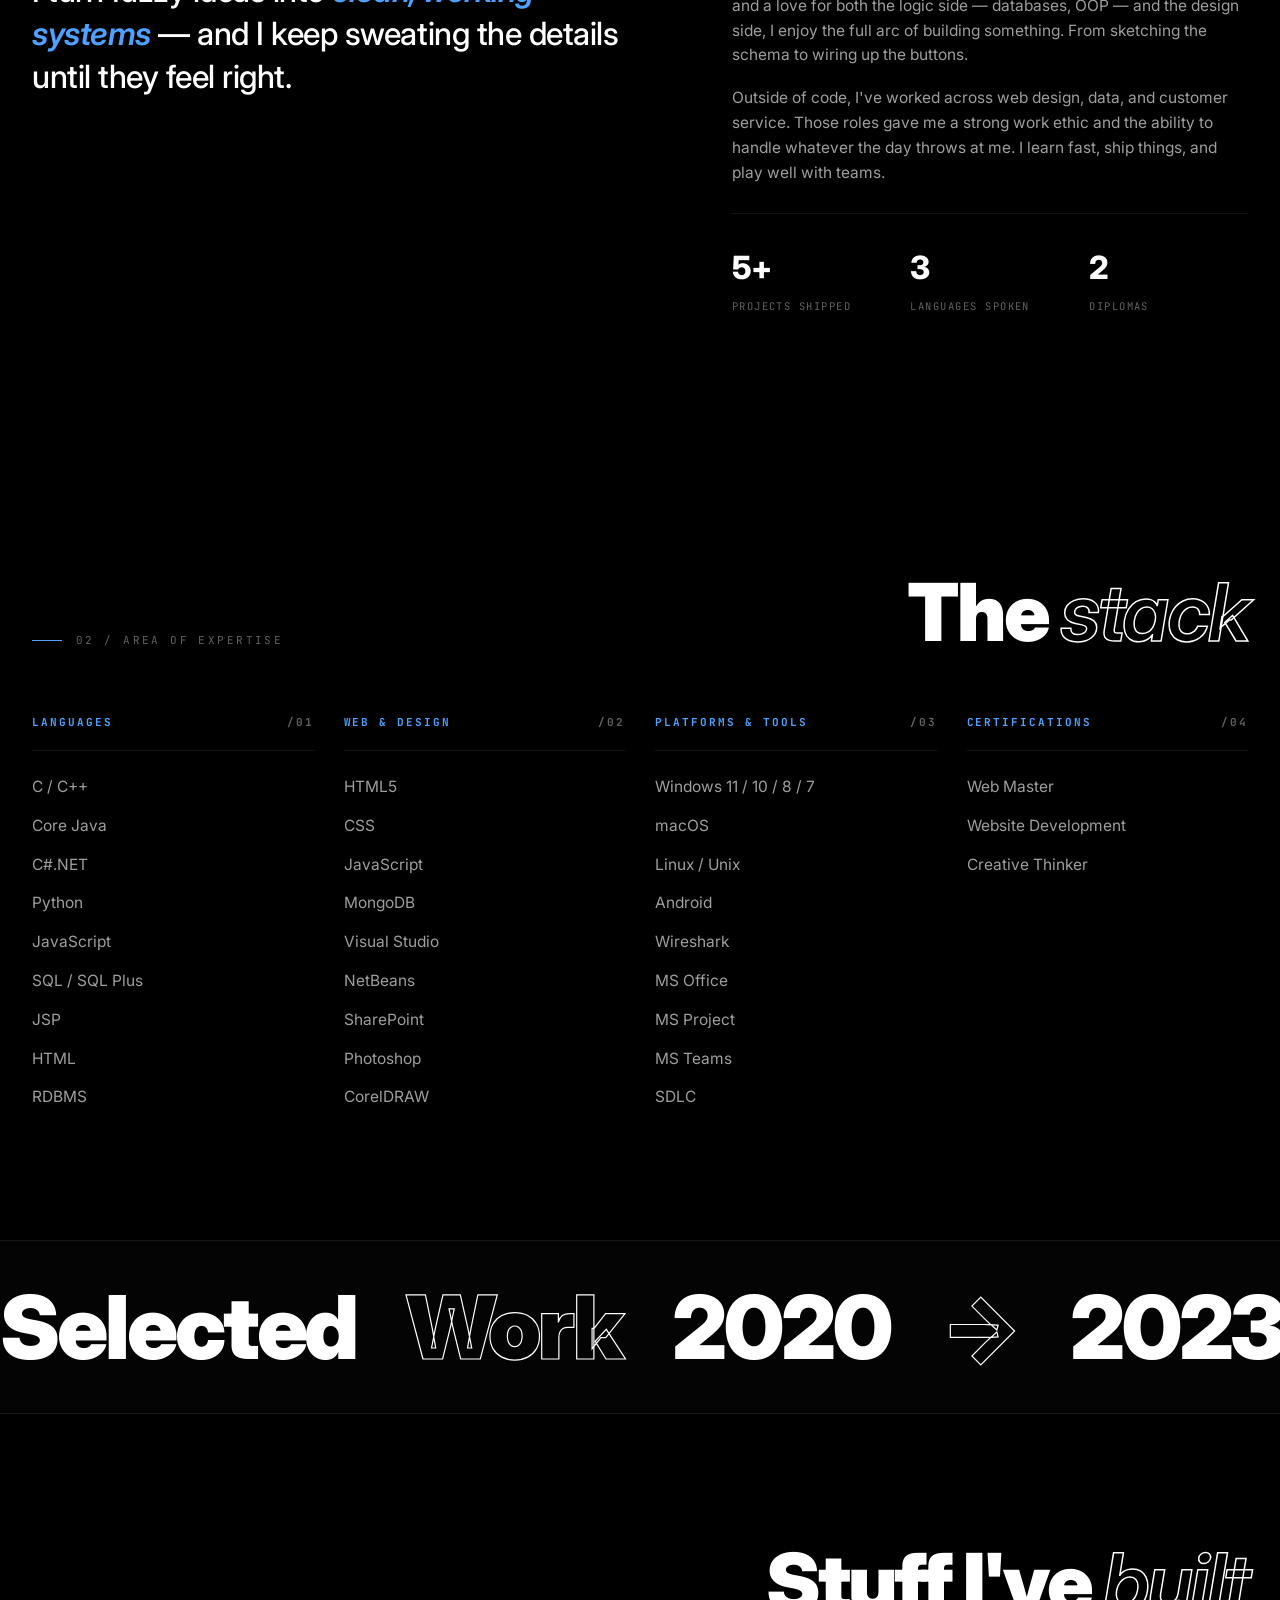
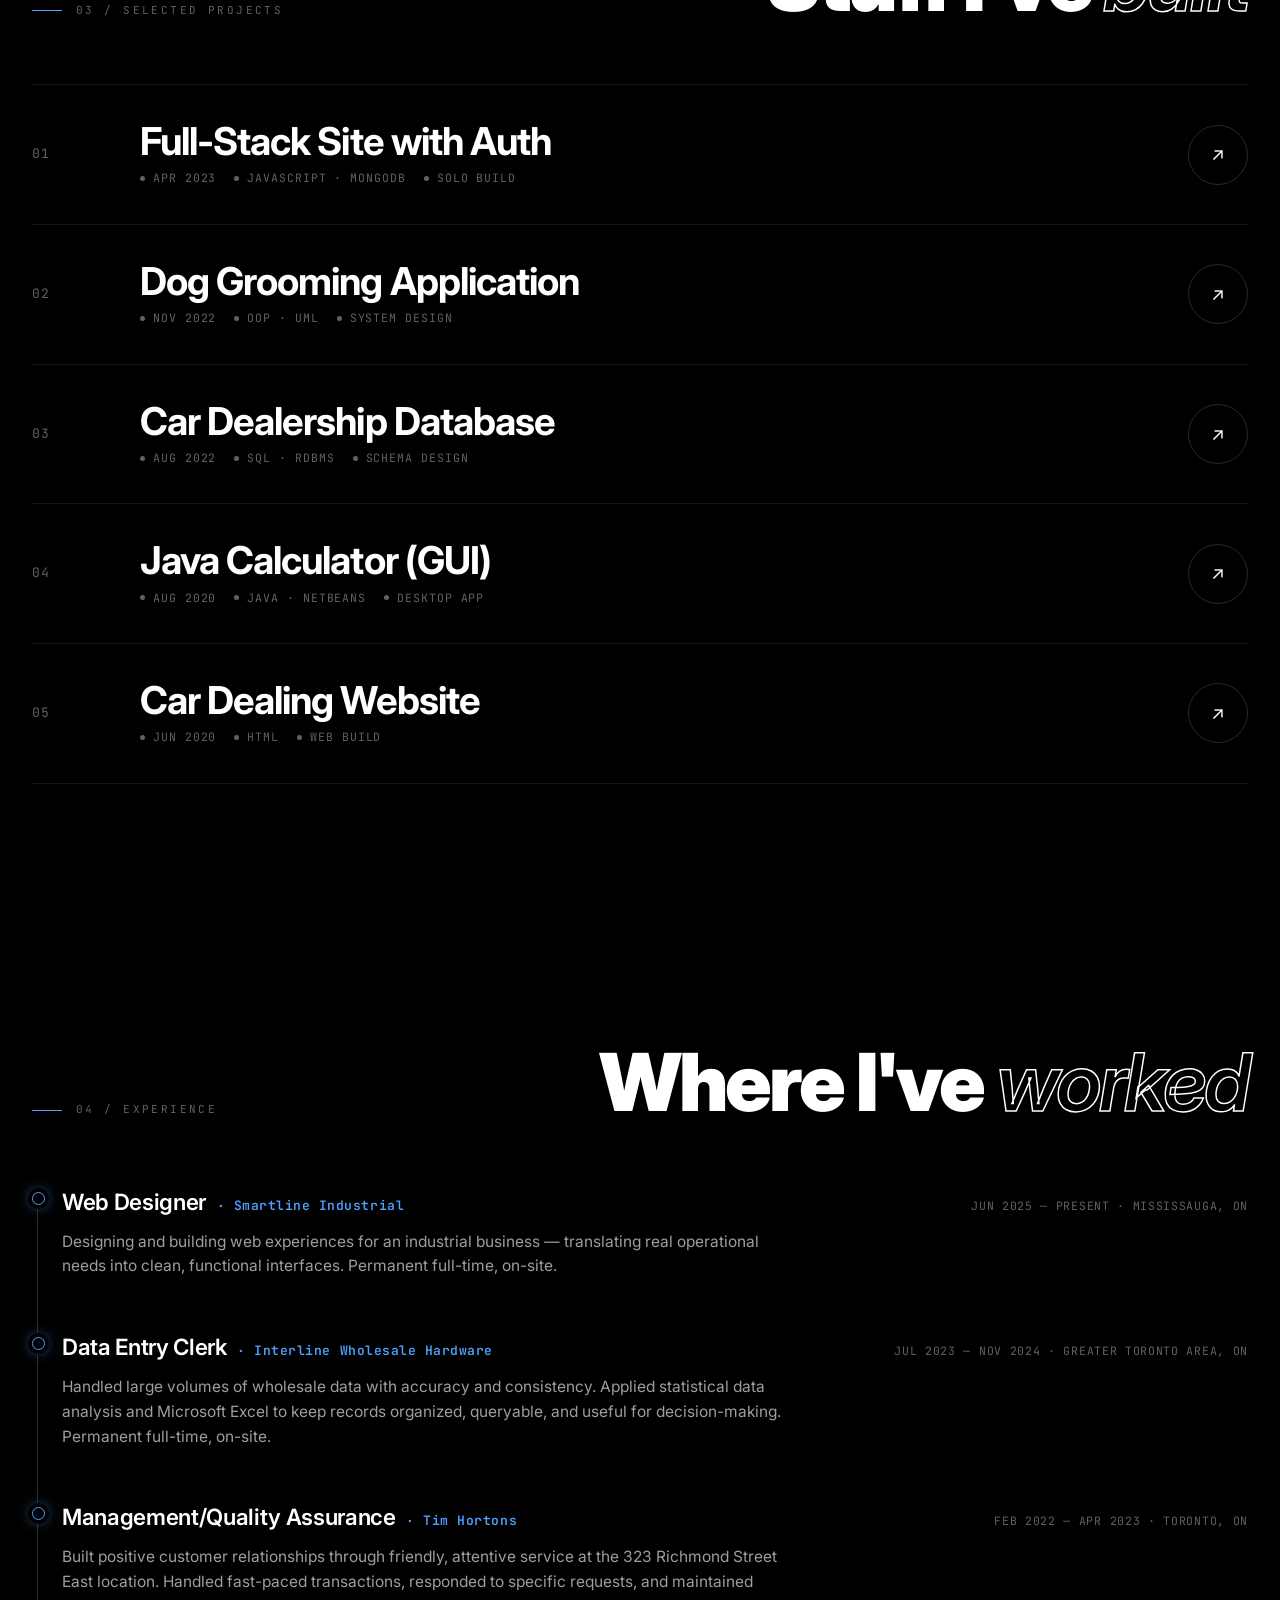
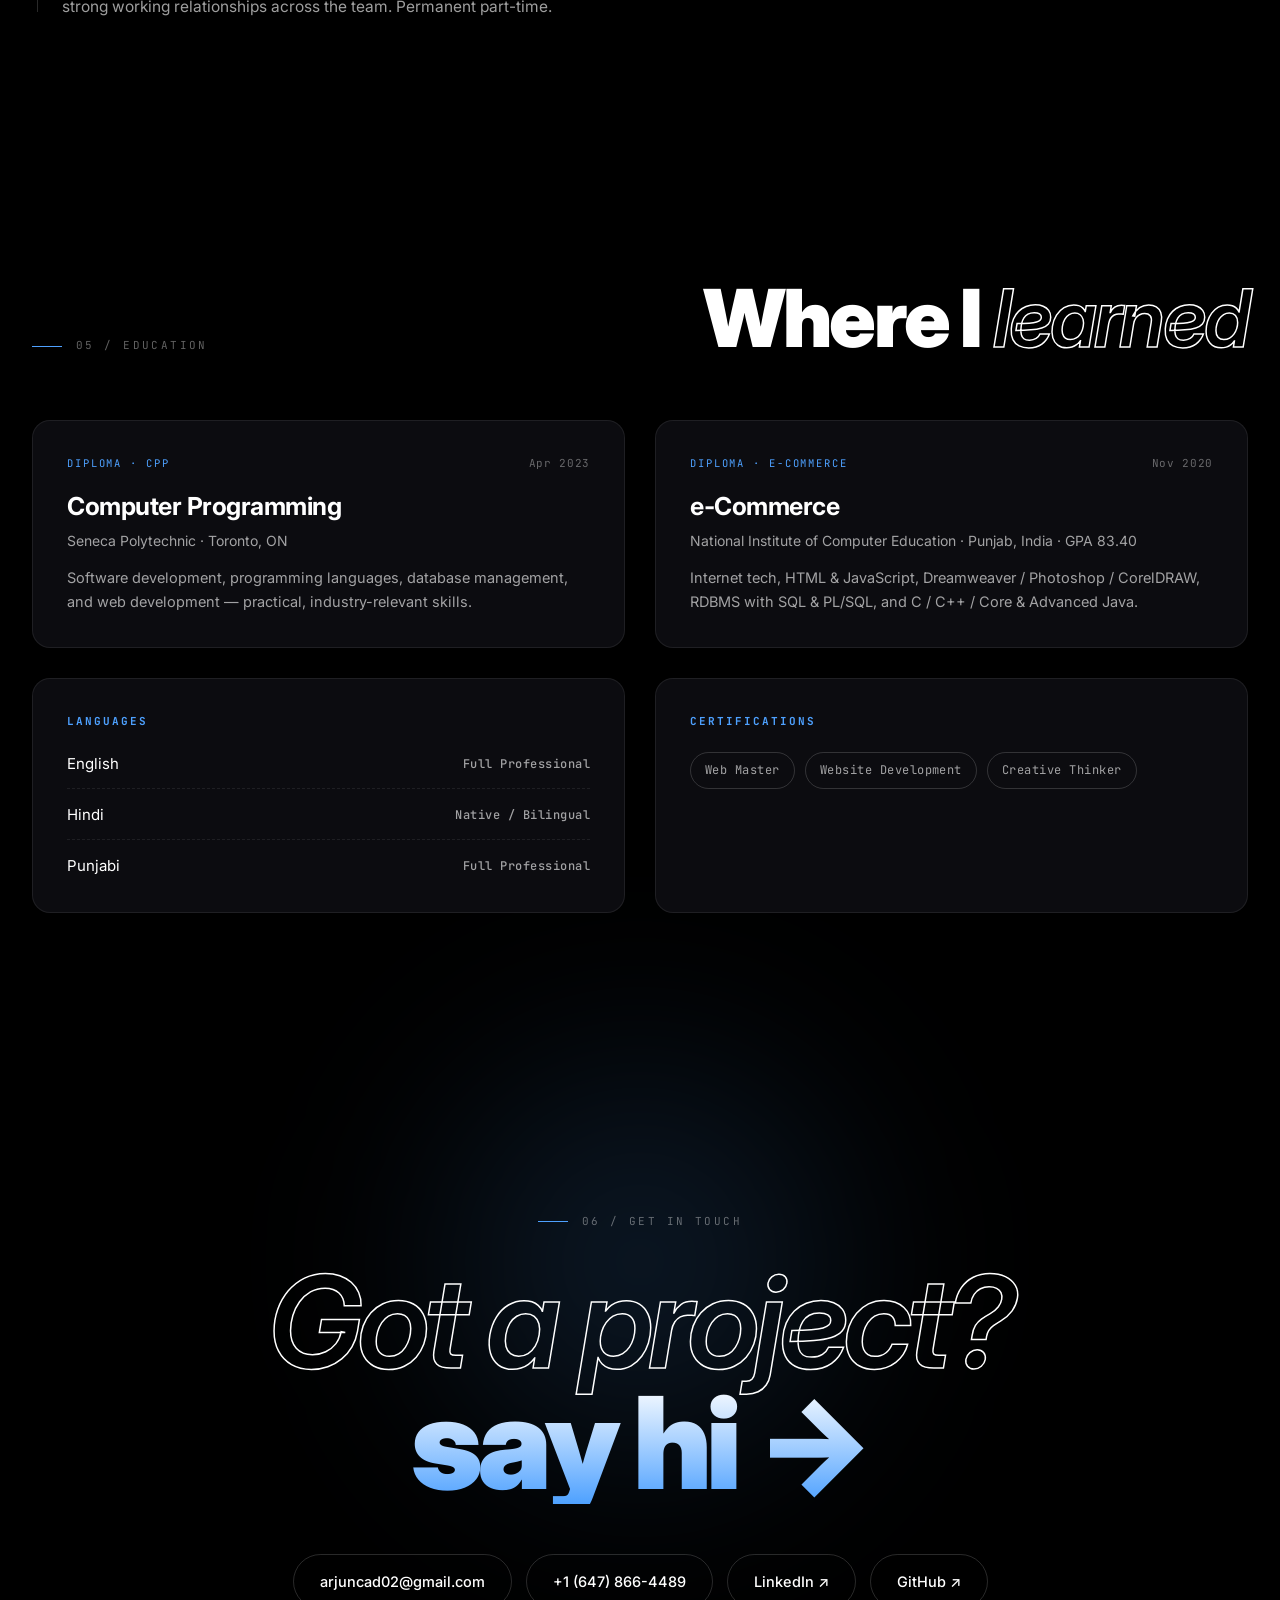
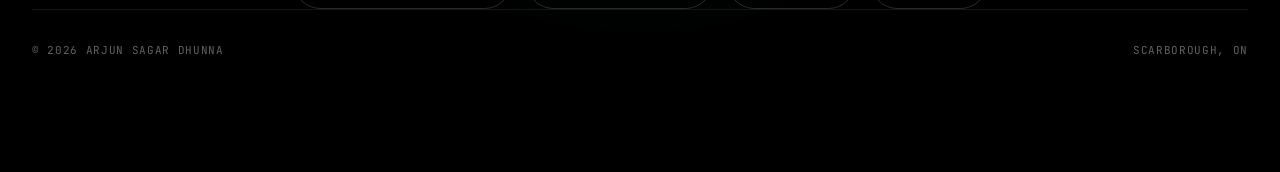
==== commit 7a5c2add: "Update index.html" ====
--- a/index.html
+++ b/index.html
@@ -31,9 +31,10 @@
       <span class="row"><span class="w out" style="animation-delay:.35s">Dhunna.</span></span>
     </h1>
     <p class="hero-tag">
-      A Developer and Digital Solutions Creator passionate about building modern brands, websites, and software that help businesses grow.
-I specialize in web design and development, custom web applications, AI chatbot integration, logo and brand design, and business automation. From creating professional brand identities to developing functional, user-focused digital products, I combine creativity and technology to deliver solutions that are both visually appealing and results-driven.
-Whether it's a business website, a custom application, an AI-powered customer experience, or a complete brand presence, I focus on building tools that solve real problems and create lasting value.
+      A Developer and Digital Solutions Creator passionate about building modern brands, websites, and software that help businesses grow. 
+      I specialize in web design and development, custom web applications, AI chatbot integration, logo and brand design, and business automation.
+      From creating professional brand identities to developing functional, user-focused digital products, I combine creativity and technology to 
+      deliver solutions that are both visually appealing and results-driven, I focus on building tools that solve real problems and create lasting value.
     </p>
     <div class="hero-meta">
       <span><i class="dot"></i> Available for work</span>
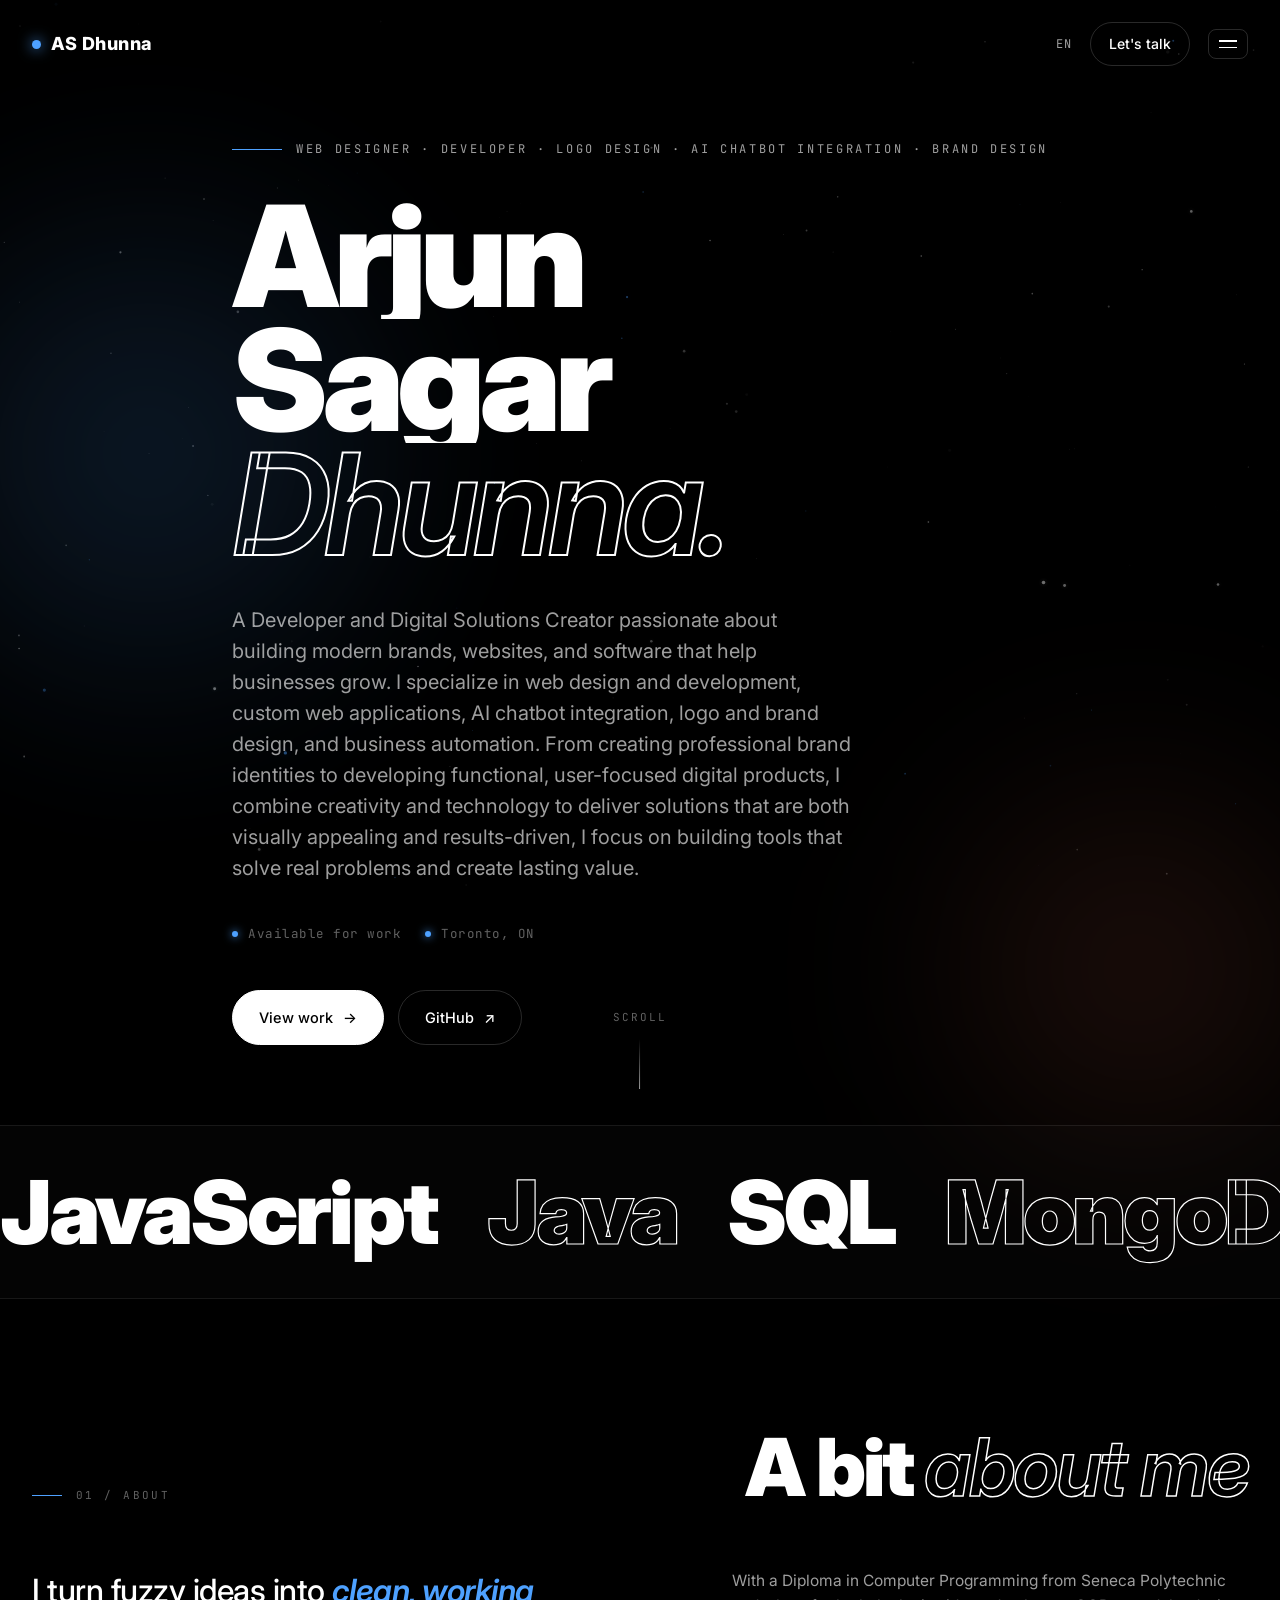
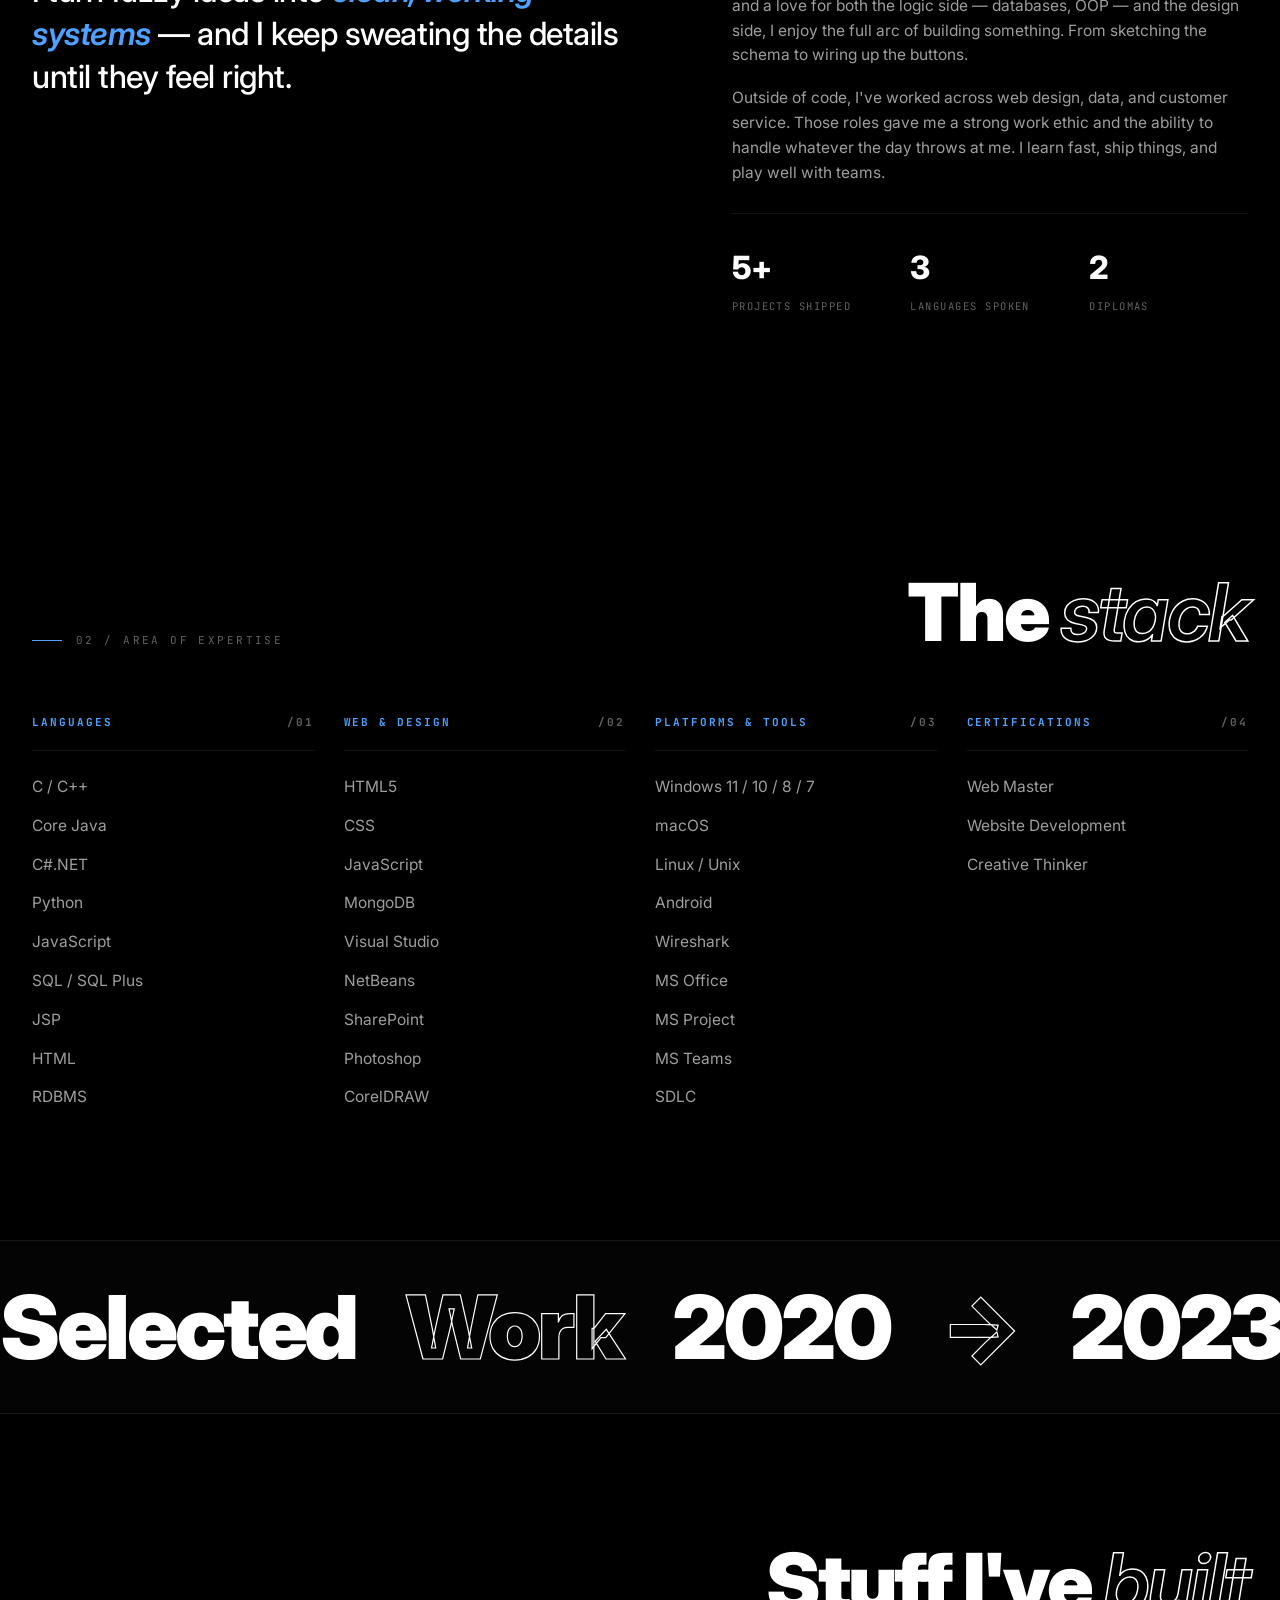
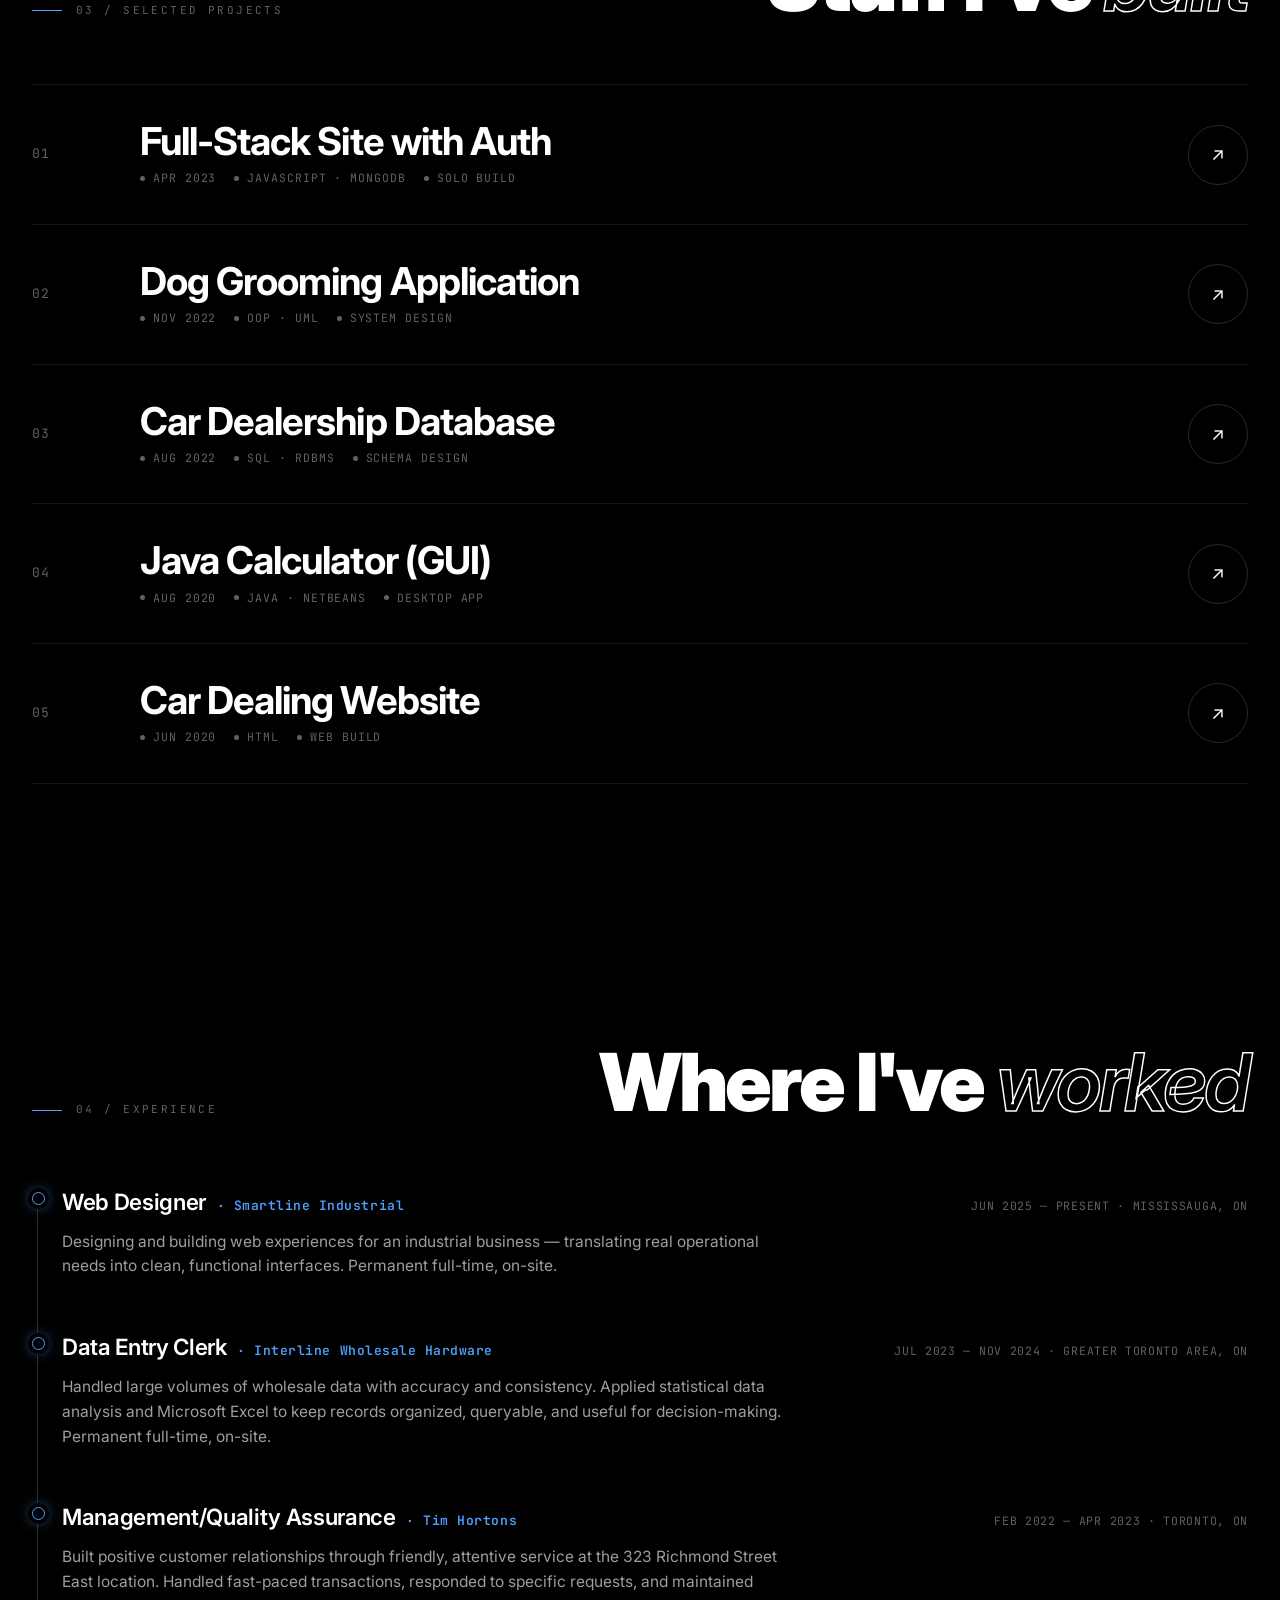
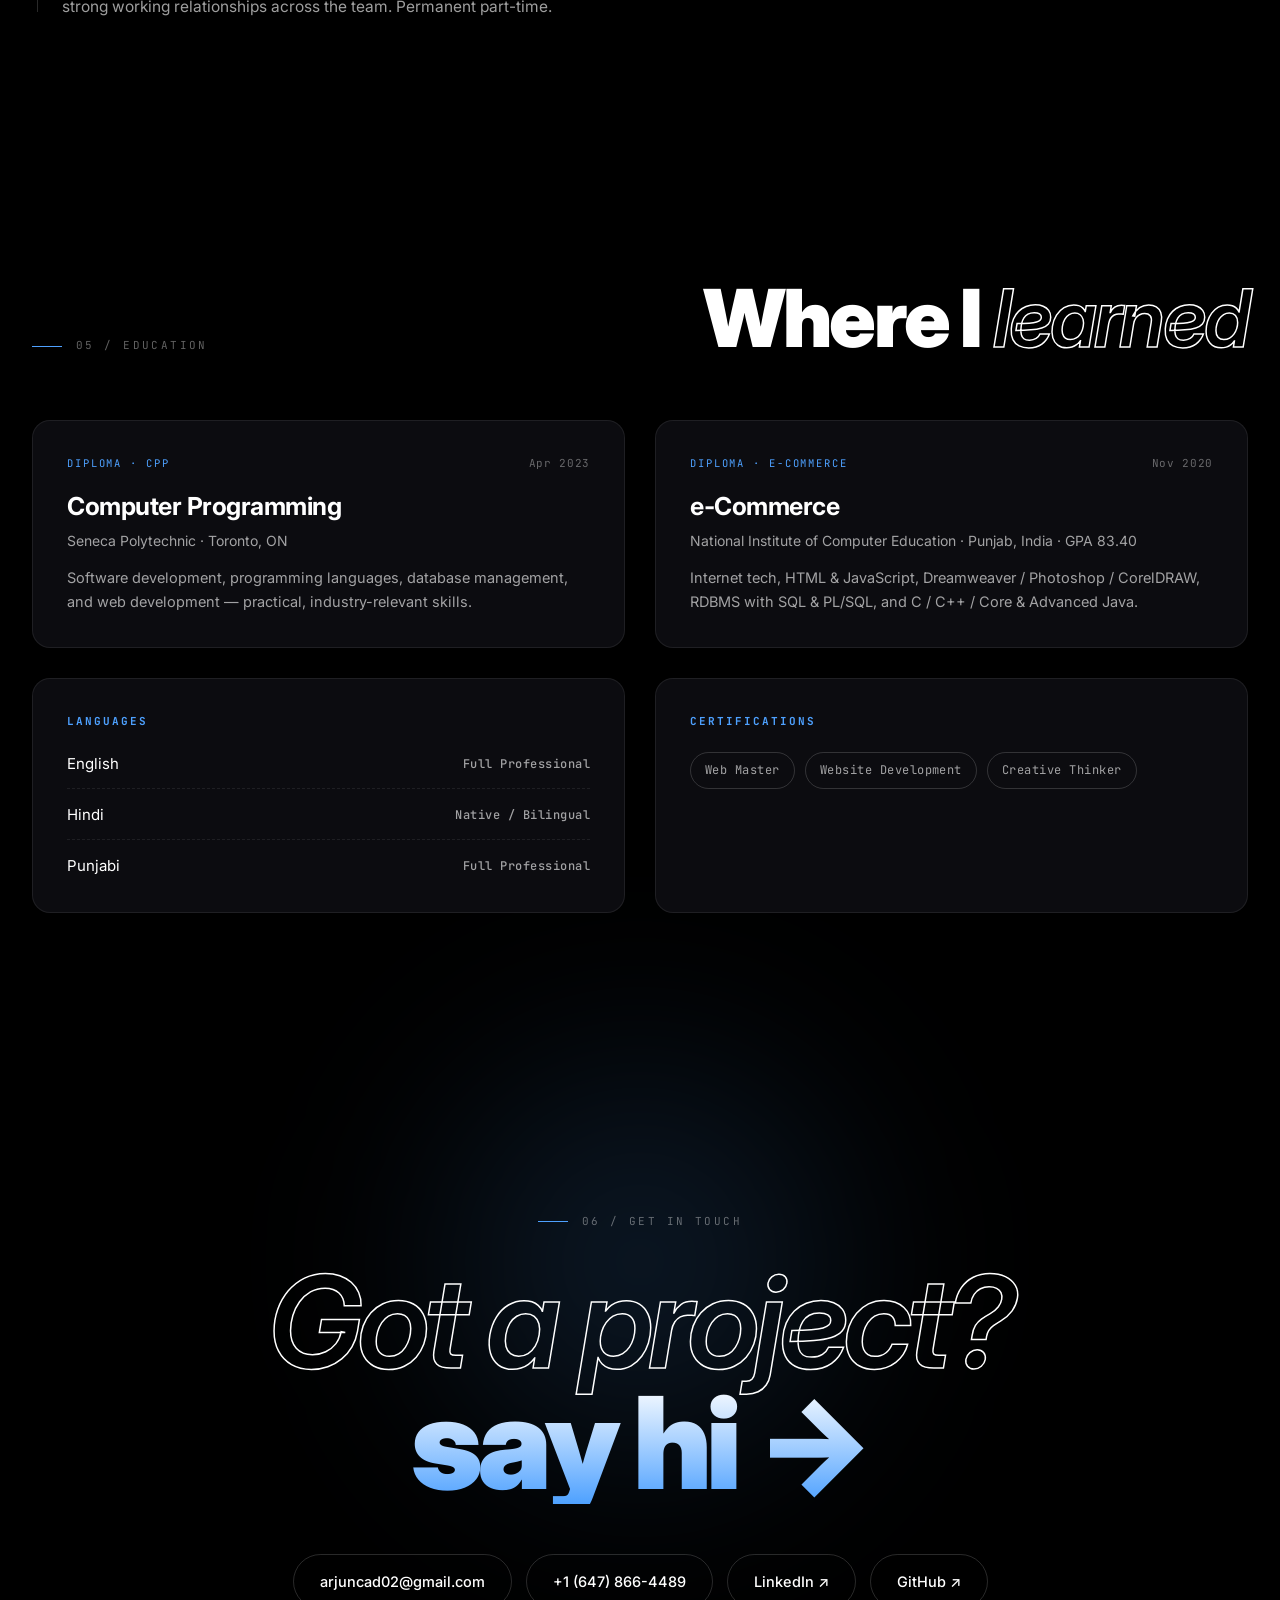
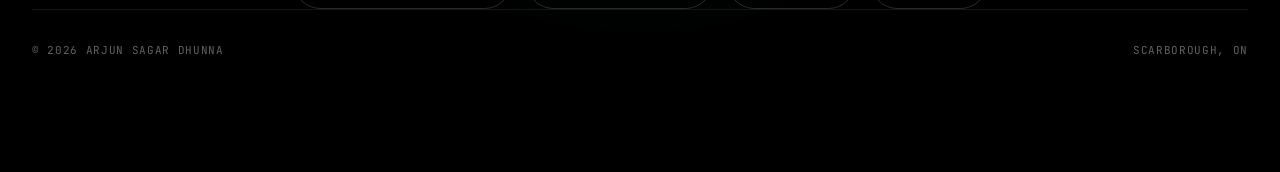
==== commit 24bbad27: "Update index.html" ====
--- a/index.html
+++ b/index.html
@@ -24,7 +24,7 @@
   <div class="glow g1"></div>
   <div class="glow g2"></div>
   <div class="wrap">
-    <div class="eyebrow">Web Designer · Developer · Logo Designer · AI Chatbot Integration · Brand Design · Custom Web App · Automation</div>
+    <div class="eyebrow">Web Designer · Developer · Logo Design · AI Chatbot Integration · Brand Design</div>
     <h1 class="name">
       <span class="row"><span class="w" style="animation-delay:.05s">Arjun</span></span>
       <span class="row"><span class="w" style="animation-delay:.2s">Sagar</span></span>
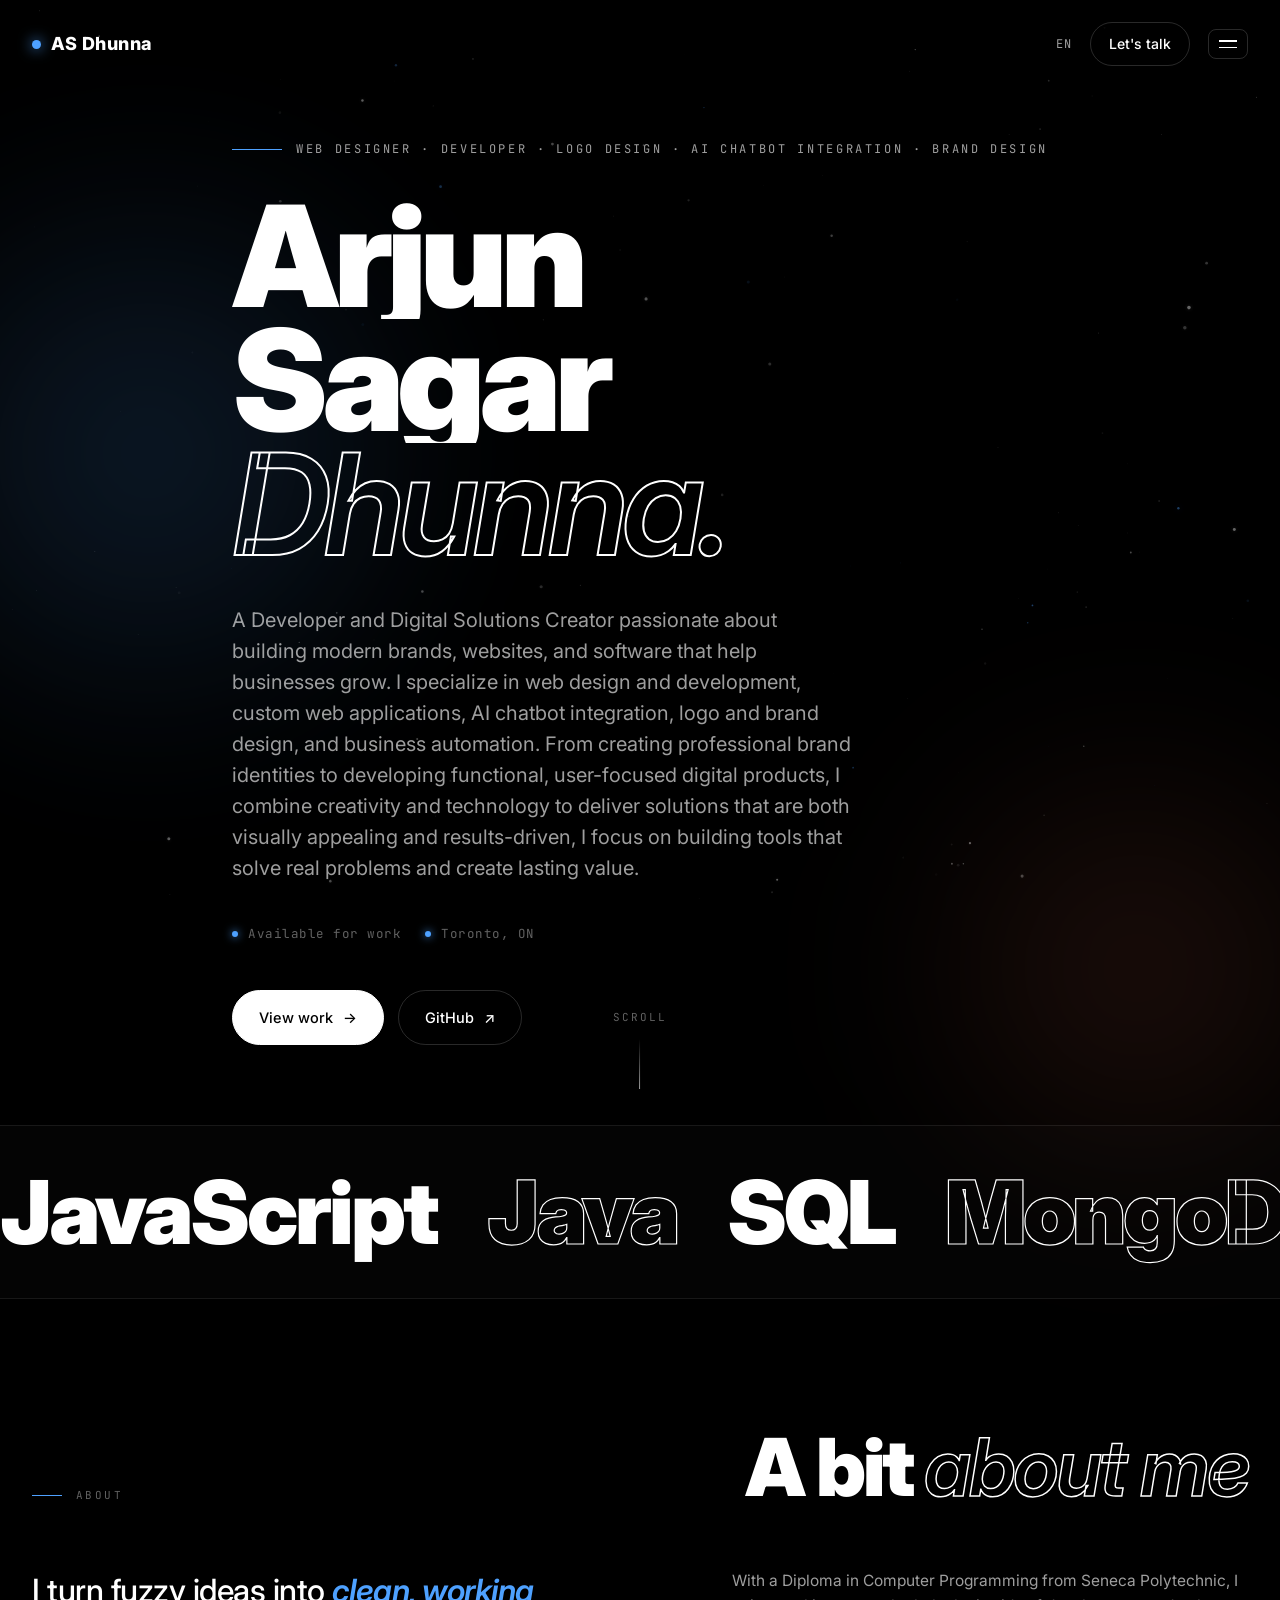
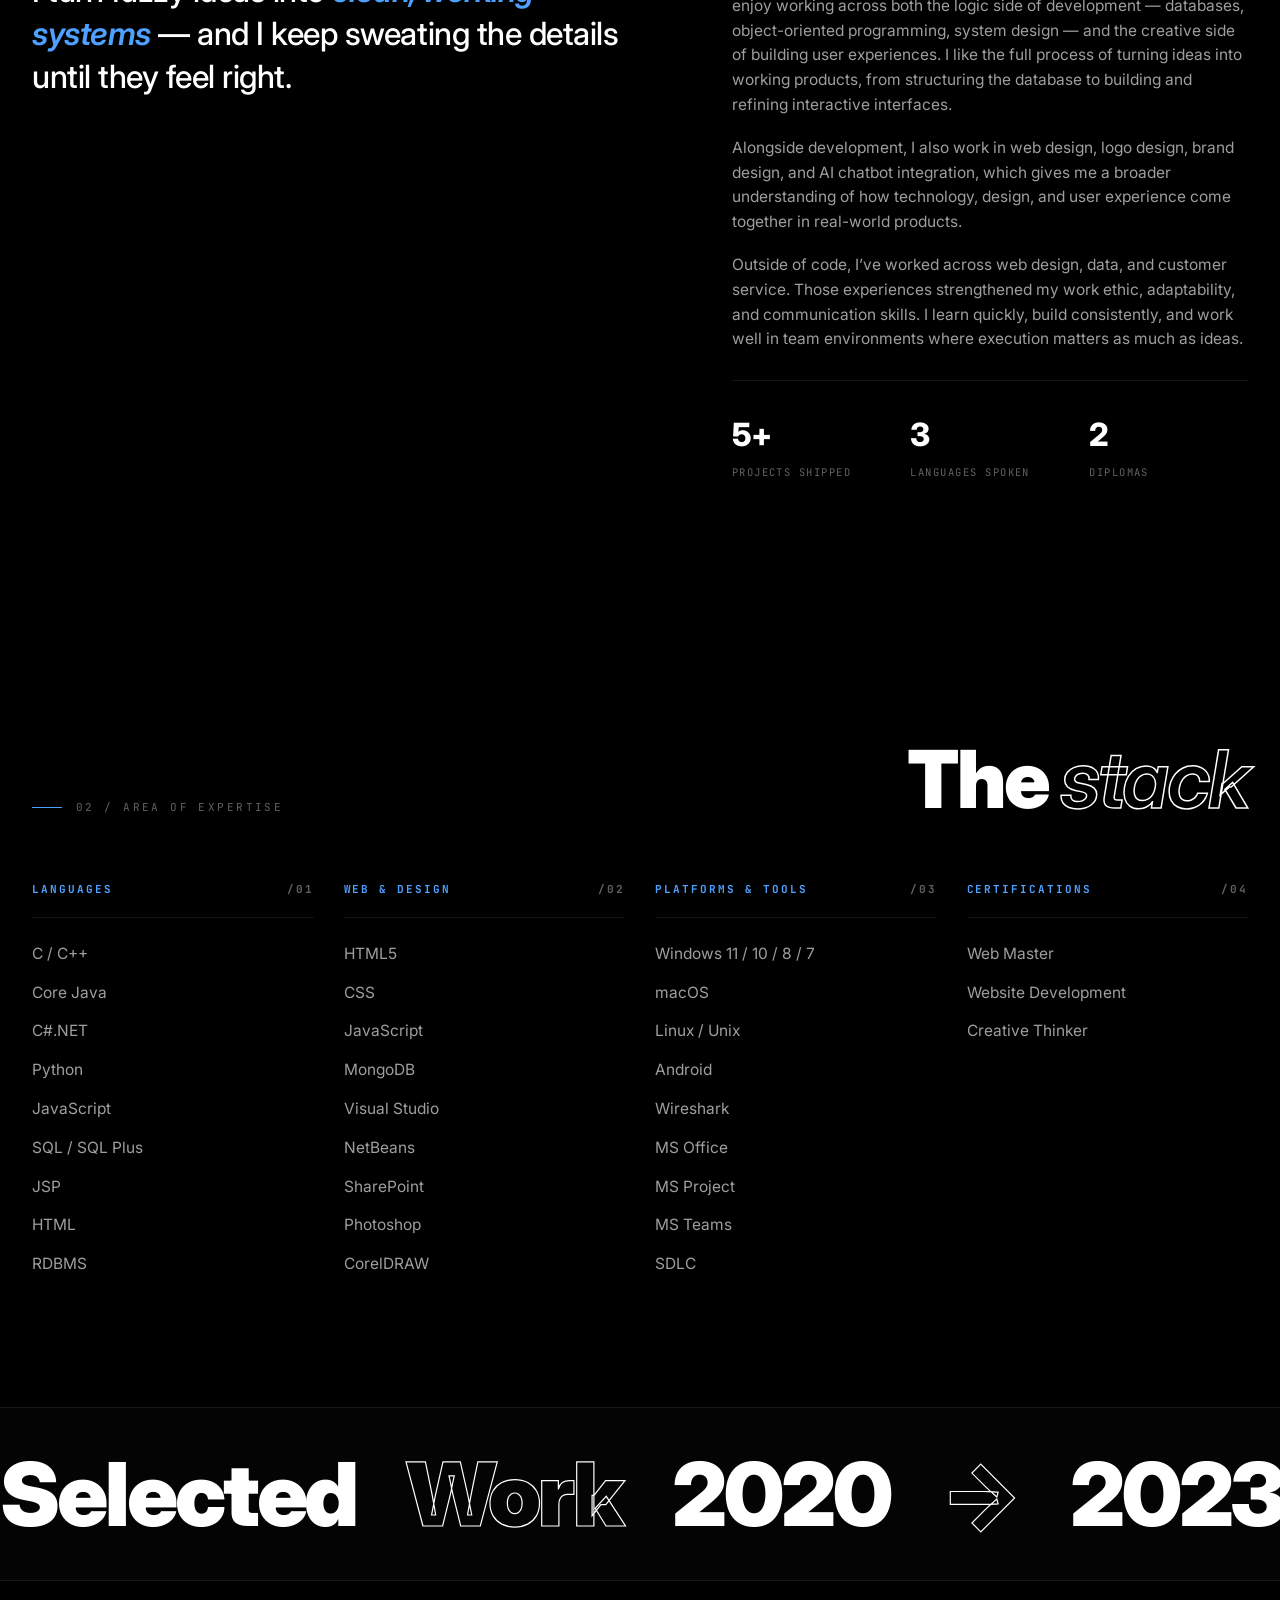
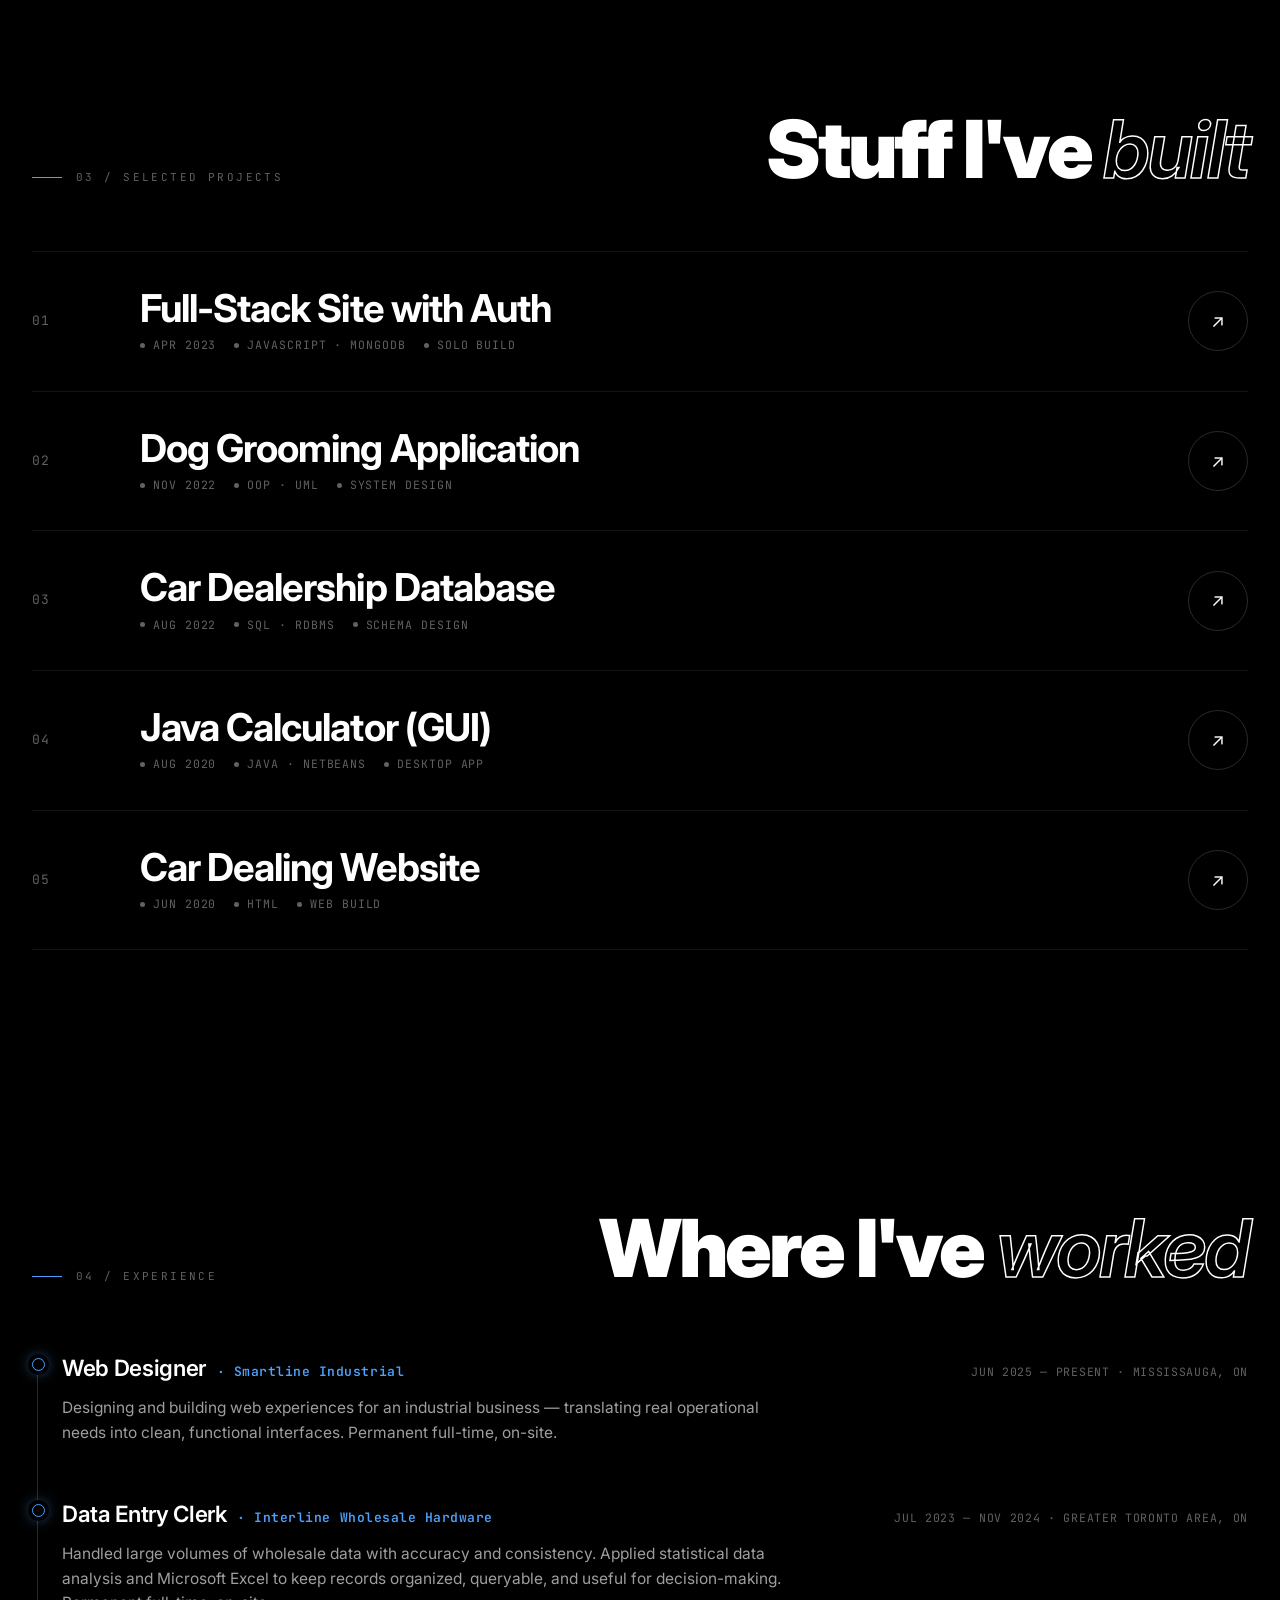
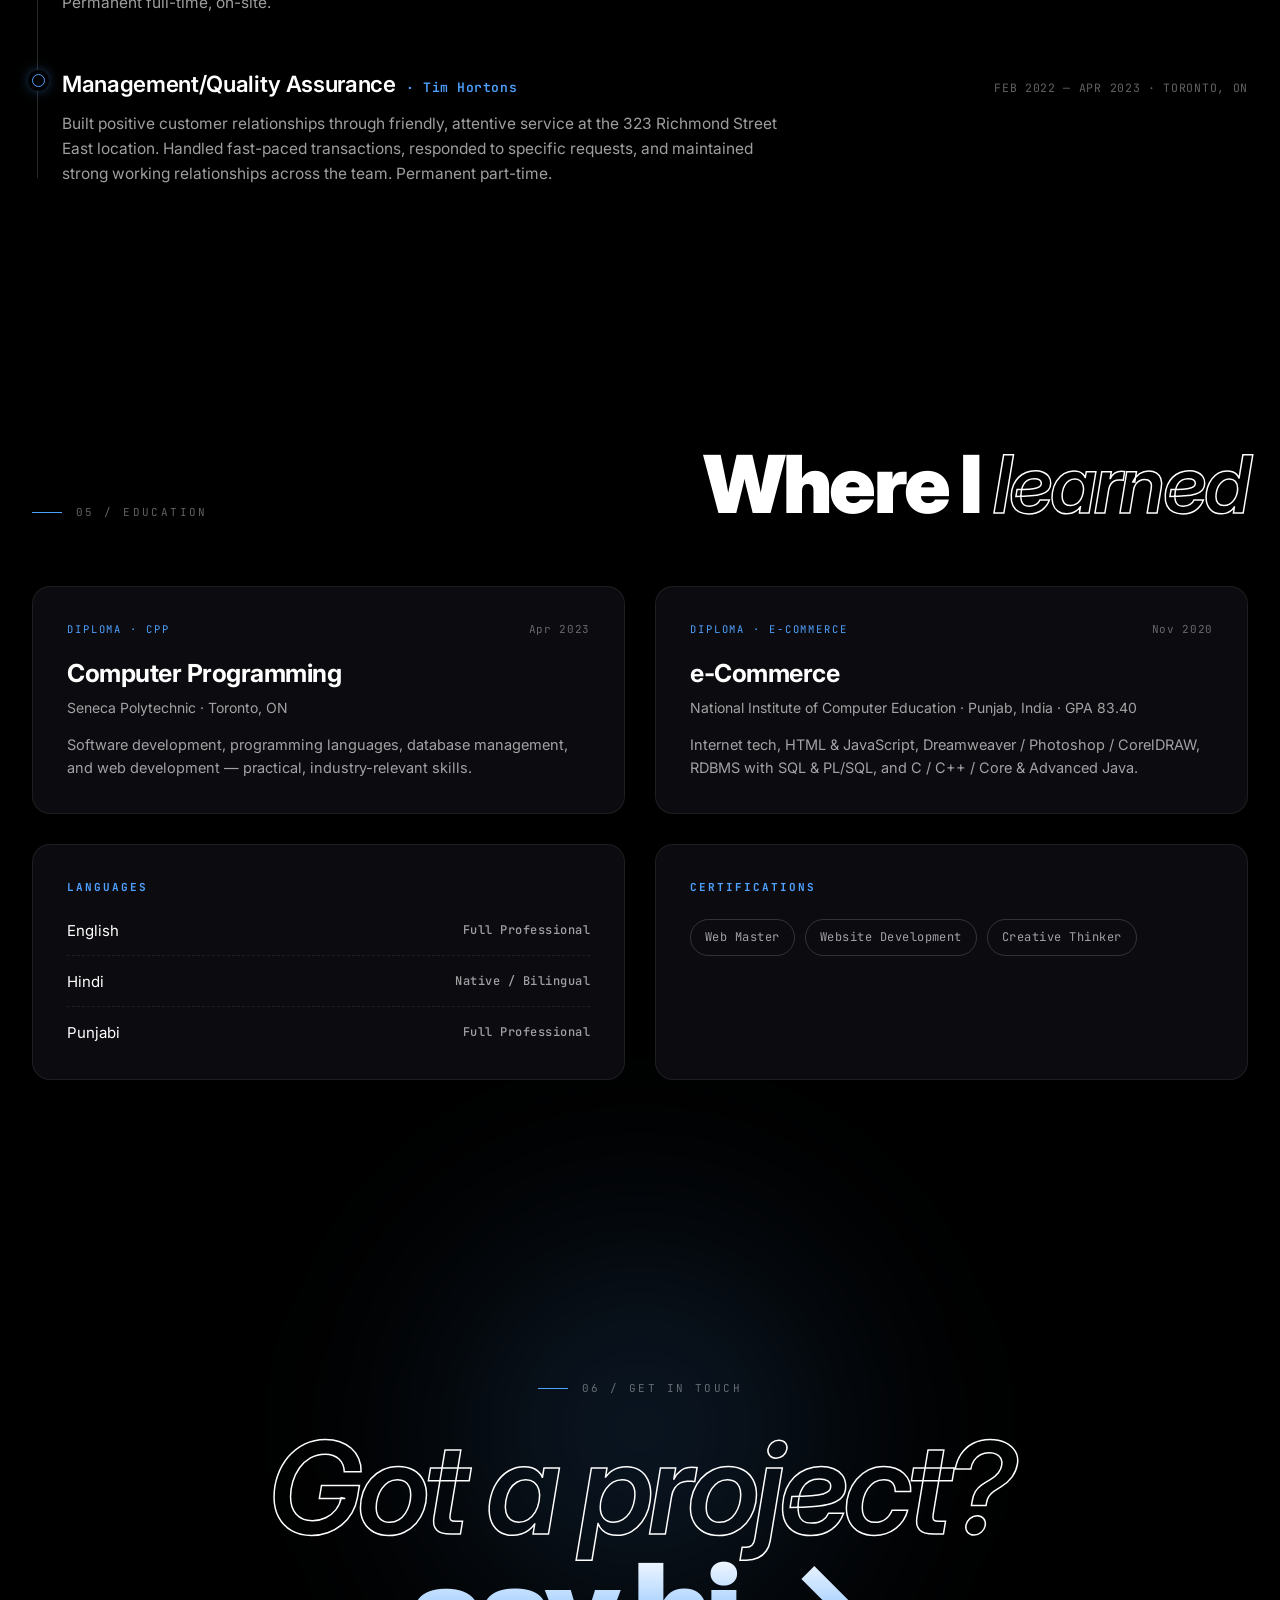
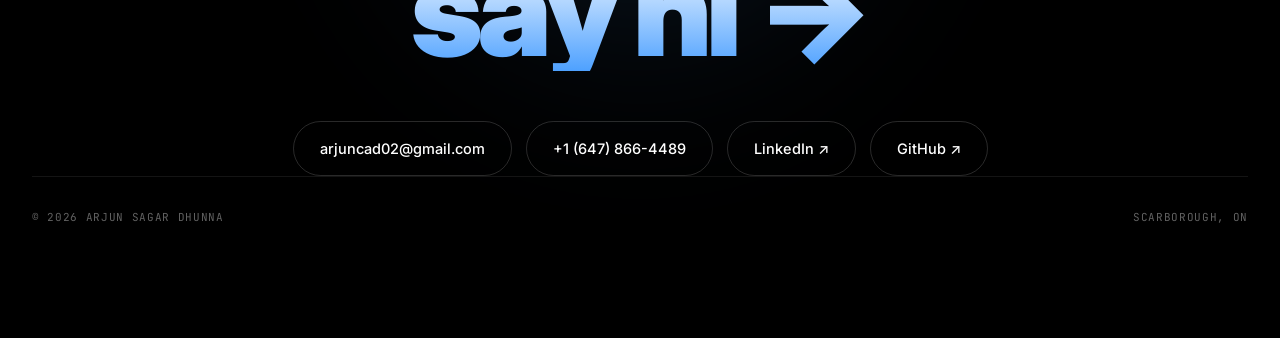
==== commit f0f4e7a8: "Update index.html" ====
--- a/index.html
+++ b/index.html
@@ -72,7 +72,7 @@
 <section id="about">
   <div class="wrap">
     <div class="sec-head reveal">
-      <span class="sec-meta">01 / About</span>
+      <span class="sec-meta">About</span>
       <h2 class="sec-title">A bit <span class="out">about me</span></h2>
     </div>
     <div class="about-grid">
@@ -81,9 +81,10 @@
       </p>
       <div class="reveal">
         <div class="about-body">
-          <p>With a Diploma in Computer Programming from Seneca Polytechnic and a love for both the logic side — databases, OOP — and the design side, I enjoy the full arc of building something. From sketching the schema to wiring up the buttons.</p>
-          <p>Outside of code, I've worked across web design, data, and customer service. Those roles gave me a strong work ethic and the ability to handle whatever the day throws at me. I learn fast, ship things, and play well with teams.</p>
-        </div>
+        <p>With a Diploma in Computer Programming from Seneca Polytechnic, I enjoy working across both the logic side of development — databases, object-oriented programming, system design — and the creative side of building user experiences. I like the full process of turning ideas into working products, from structuring the database to building and refining interactive interfaces.</p>
+        <p>Alongside development, I also work in web design, logo design, brand design, and AI chatbot integration, which gives me a broader understanding of how technology, design, and user experience come together in real-world products.</p>
+        <p>Outside of code, I’ve worked across web design, data, and customer service. Those experiences strengthened my work ethic, adaptability, and communication skills. I learn quickly, build consistently, and work well in team environments where execution matters as much as ideas.</p>
+</div>
         <div class="about-stats">
           <div class="stat"><div class="num">5+</div><div class="lbl">Projects shipped</div></div>
           <div class="stat"><div class="num">3</div><div class="lbl">Languages spoken</div></div>
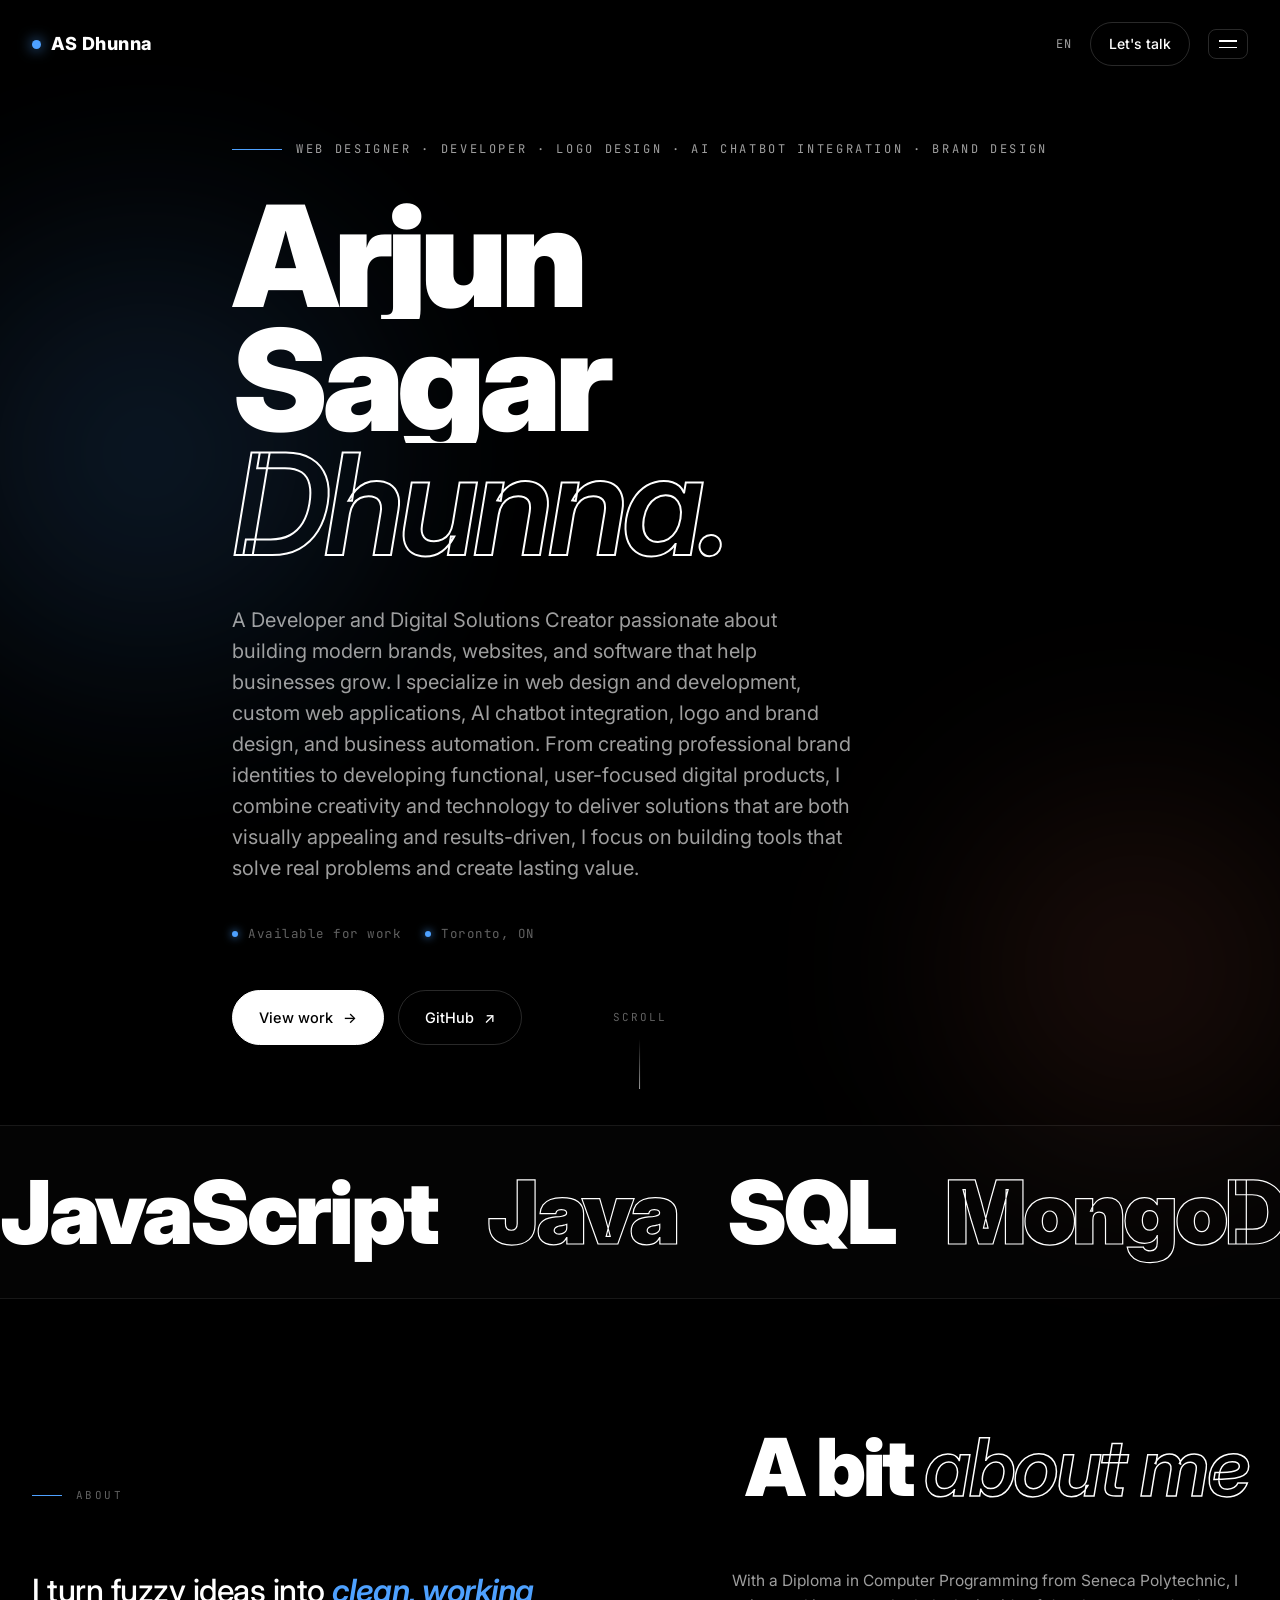
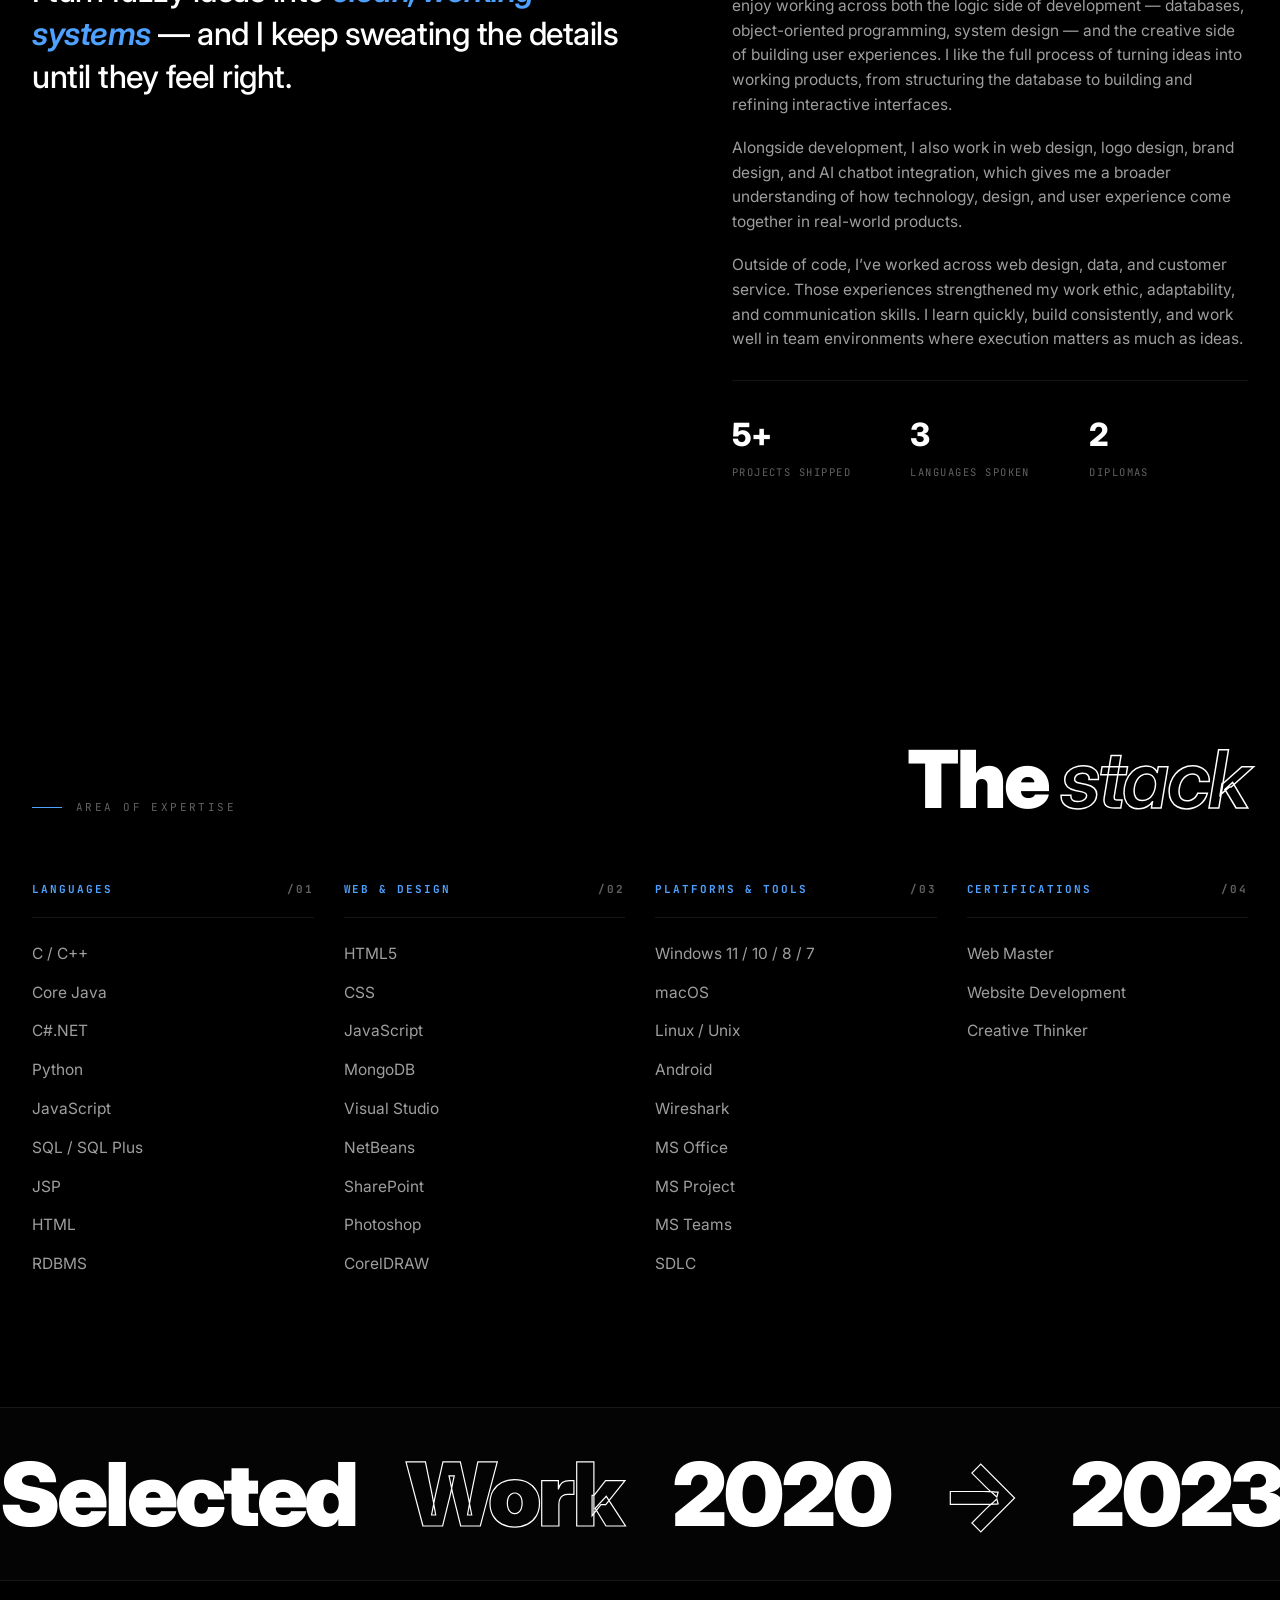
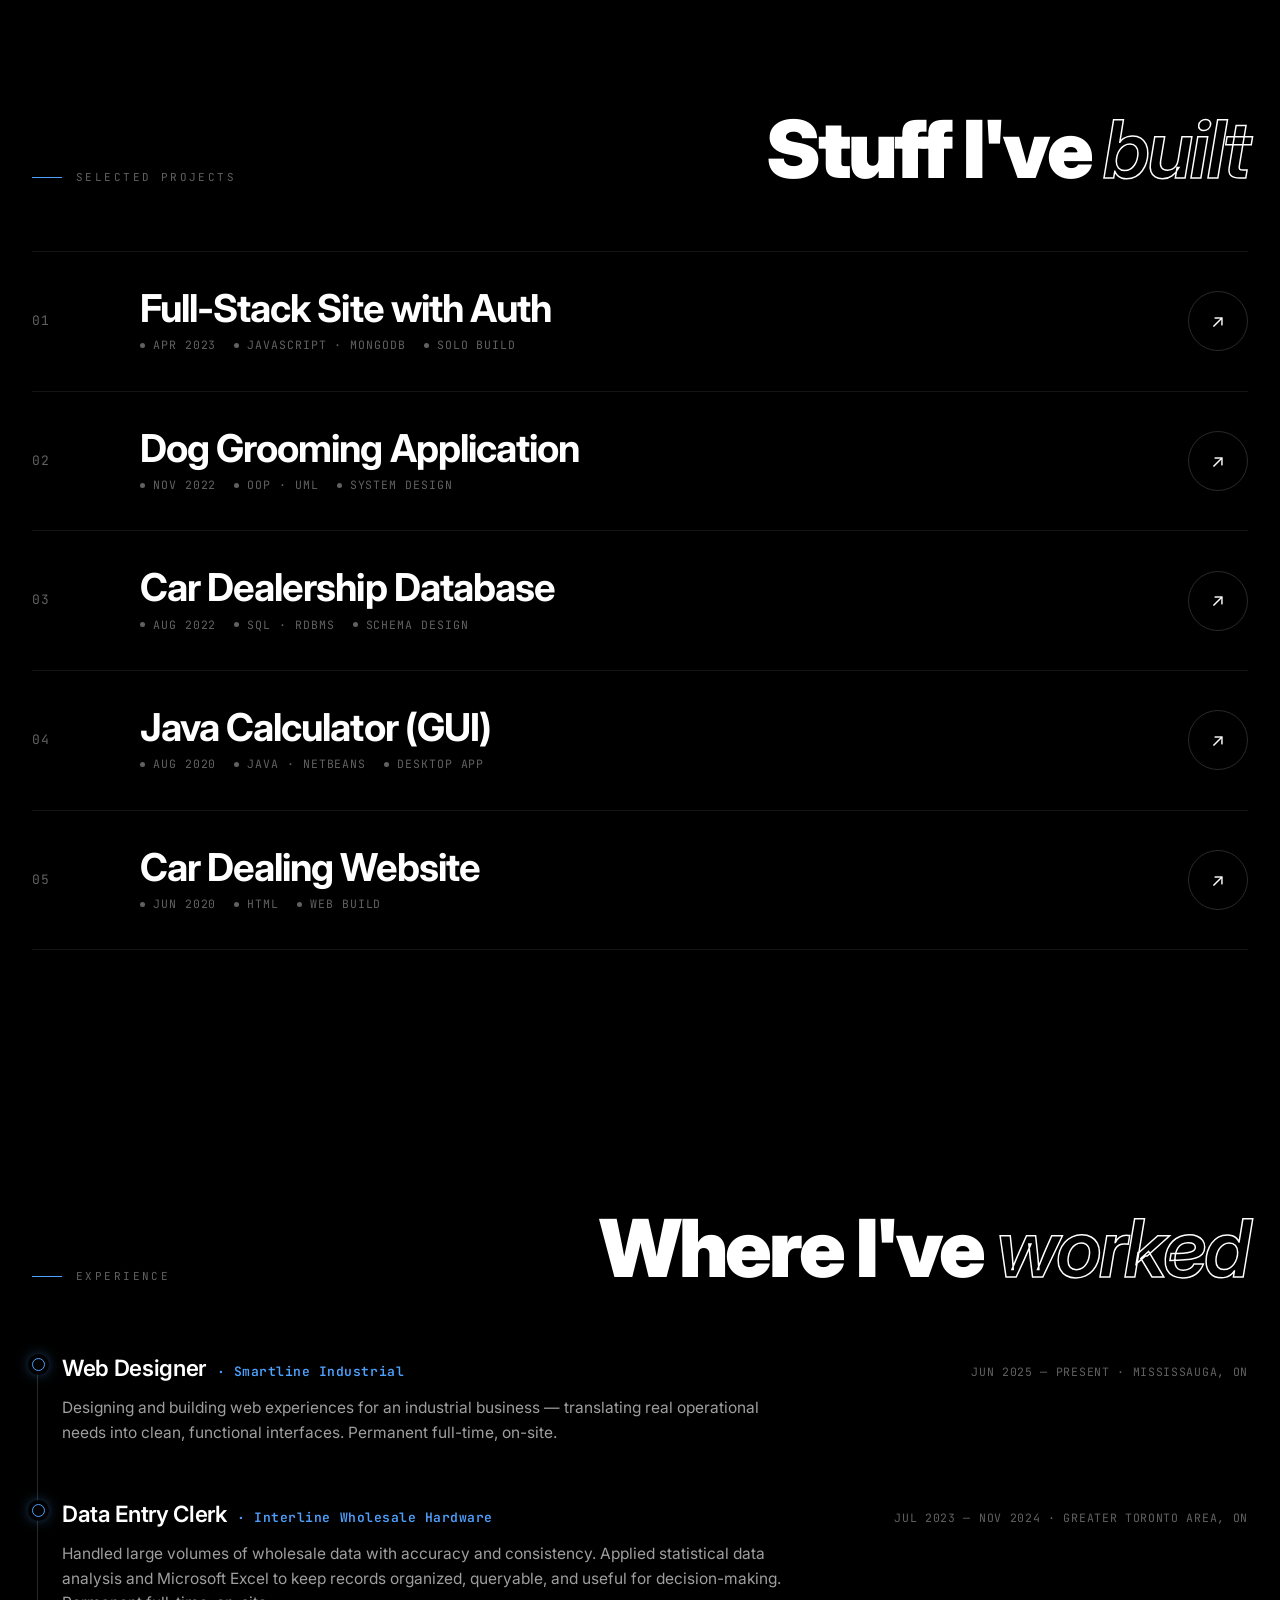
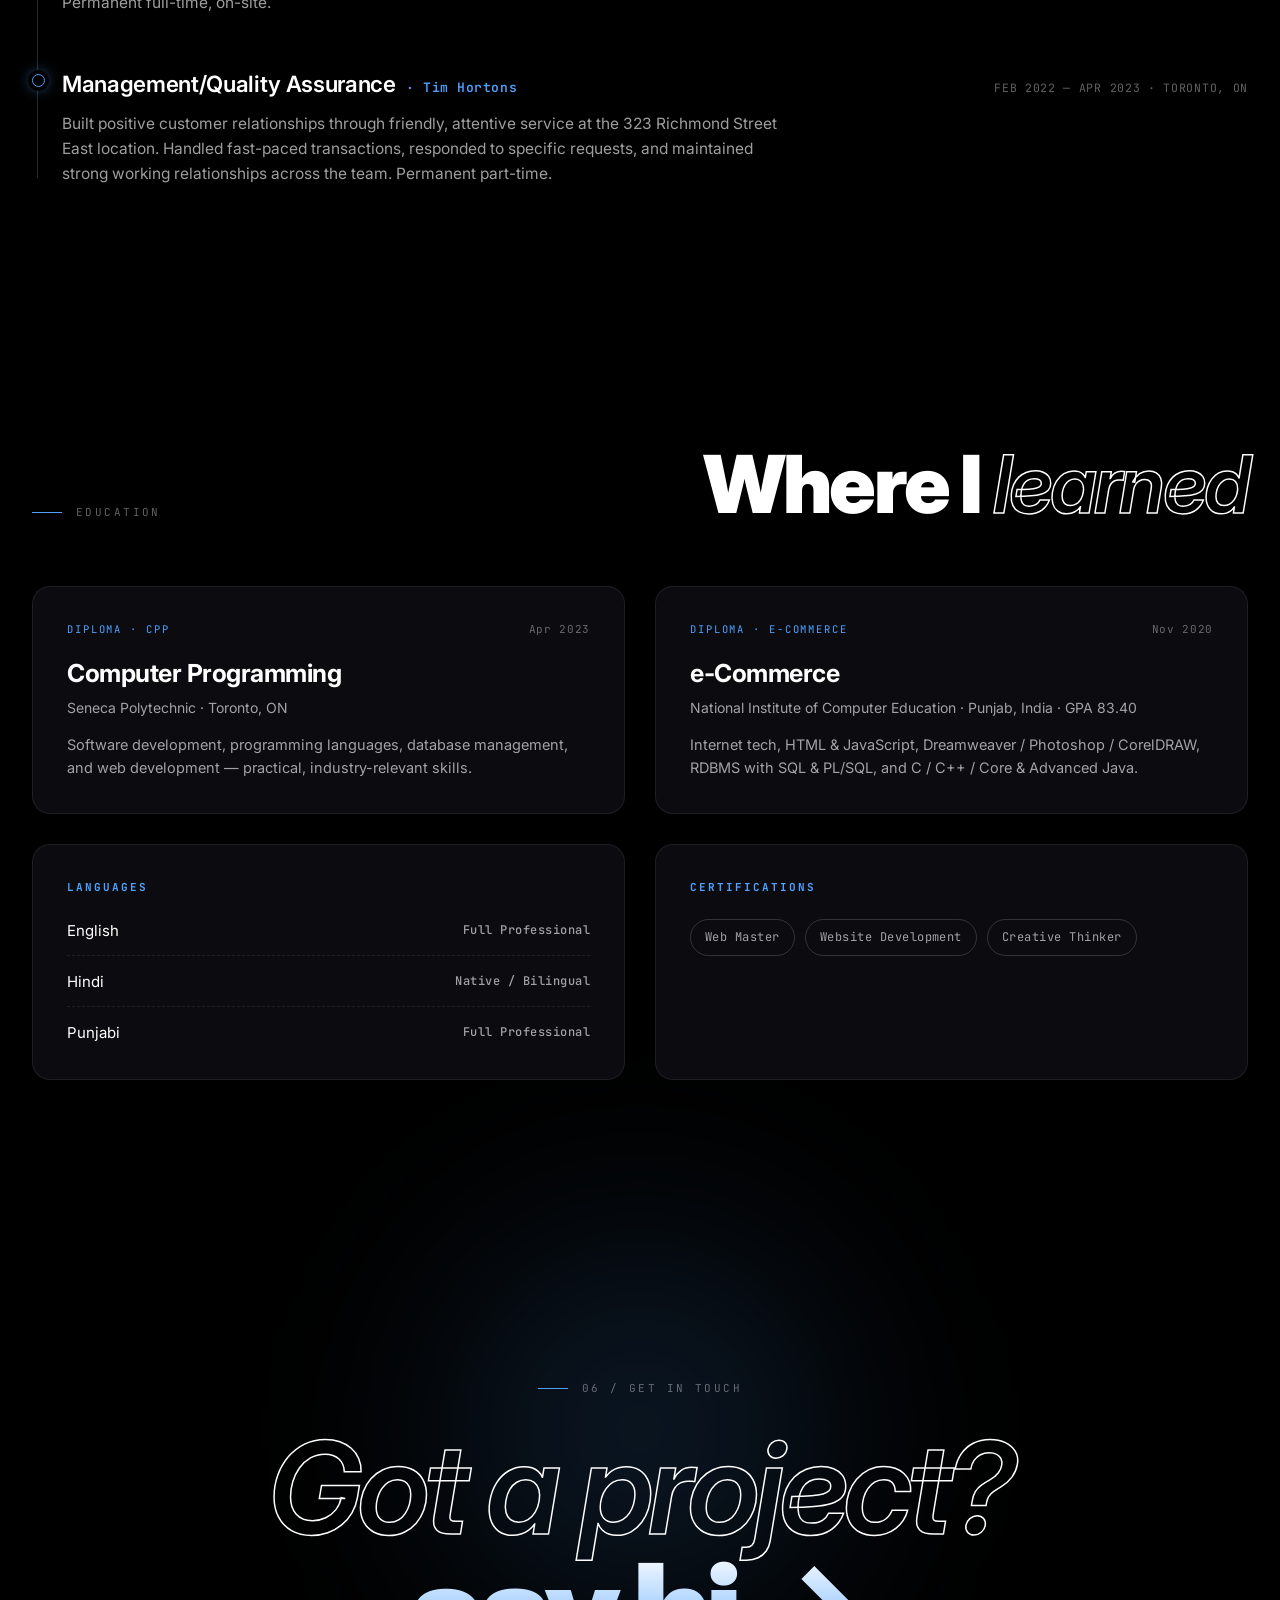
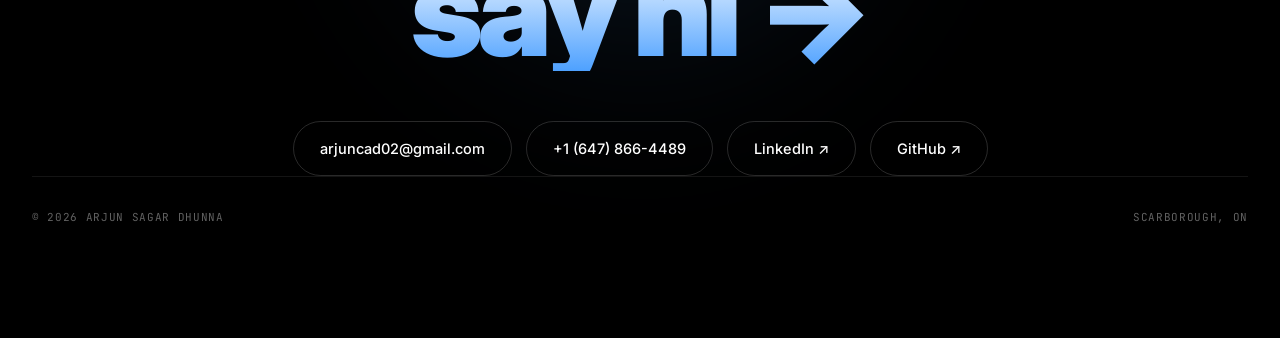
==== commit d0ea9d1b: "Update index.html" ====
--- a/index.html
+++ b/index.html
@@ -99,7 +99,7 @@
 <section id="skills">
   <div class="wrap">
     <div class="sec-head reveal">
-      <span class="sec-meta">02 / Area of expertise</span>
+      <span class="sec-meta">Area of expertise</span>
       <h2 class="sec-title">The <span class="out">stack</span></h2>
     </div>
     <div class="skills-grid">
@@ -154,7 +154,7 @@
 <section id="work">
   <div class="wrap">
     <div class="sec-head reveal">
-      <span class="sec-meta">03 / Selected projects</span>
+      <span class="sec-meta">Selected projects</span>
       <h2 class="sec-title">Stuff I've <span class="out">built</span></h2>
     </div>
     <div class="projects-list">
@@ -222,7 +222,7 @@
 <section id="experience">
   <div class="wrap">
     <div class="sec-head reveal">
-      <span class="sec-meta">04 / Experience</span>
+      <span class="sec-meta">Experience</span>
       <h2 class="sec-title">Where I've <span class="out">worked</span></h2>
     </div>
     <div class="timeline reveal">
@@ -255,7 +255,7 @@
 <section id="education">
   <div class="wrap">
     <div class="sec-head reveal">
-      <span class="sec-meta">05 / Education</span>
+      <span class="sec-meta">Education</span>
       <h2 class="sec-title">Where I <span class="out">learned</span></h2>
     </div>
     <div class="two-col">
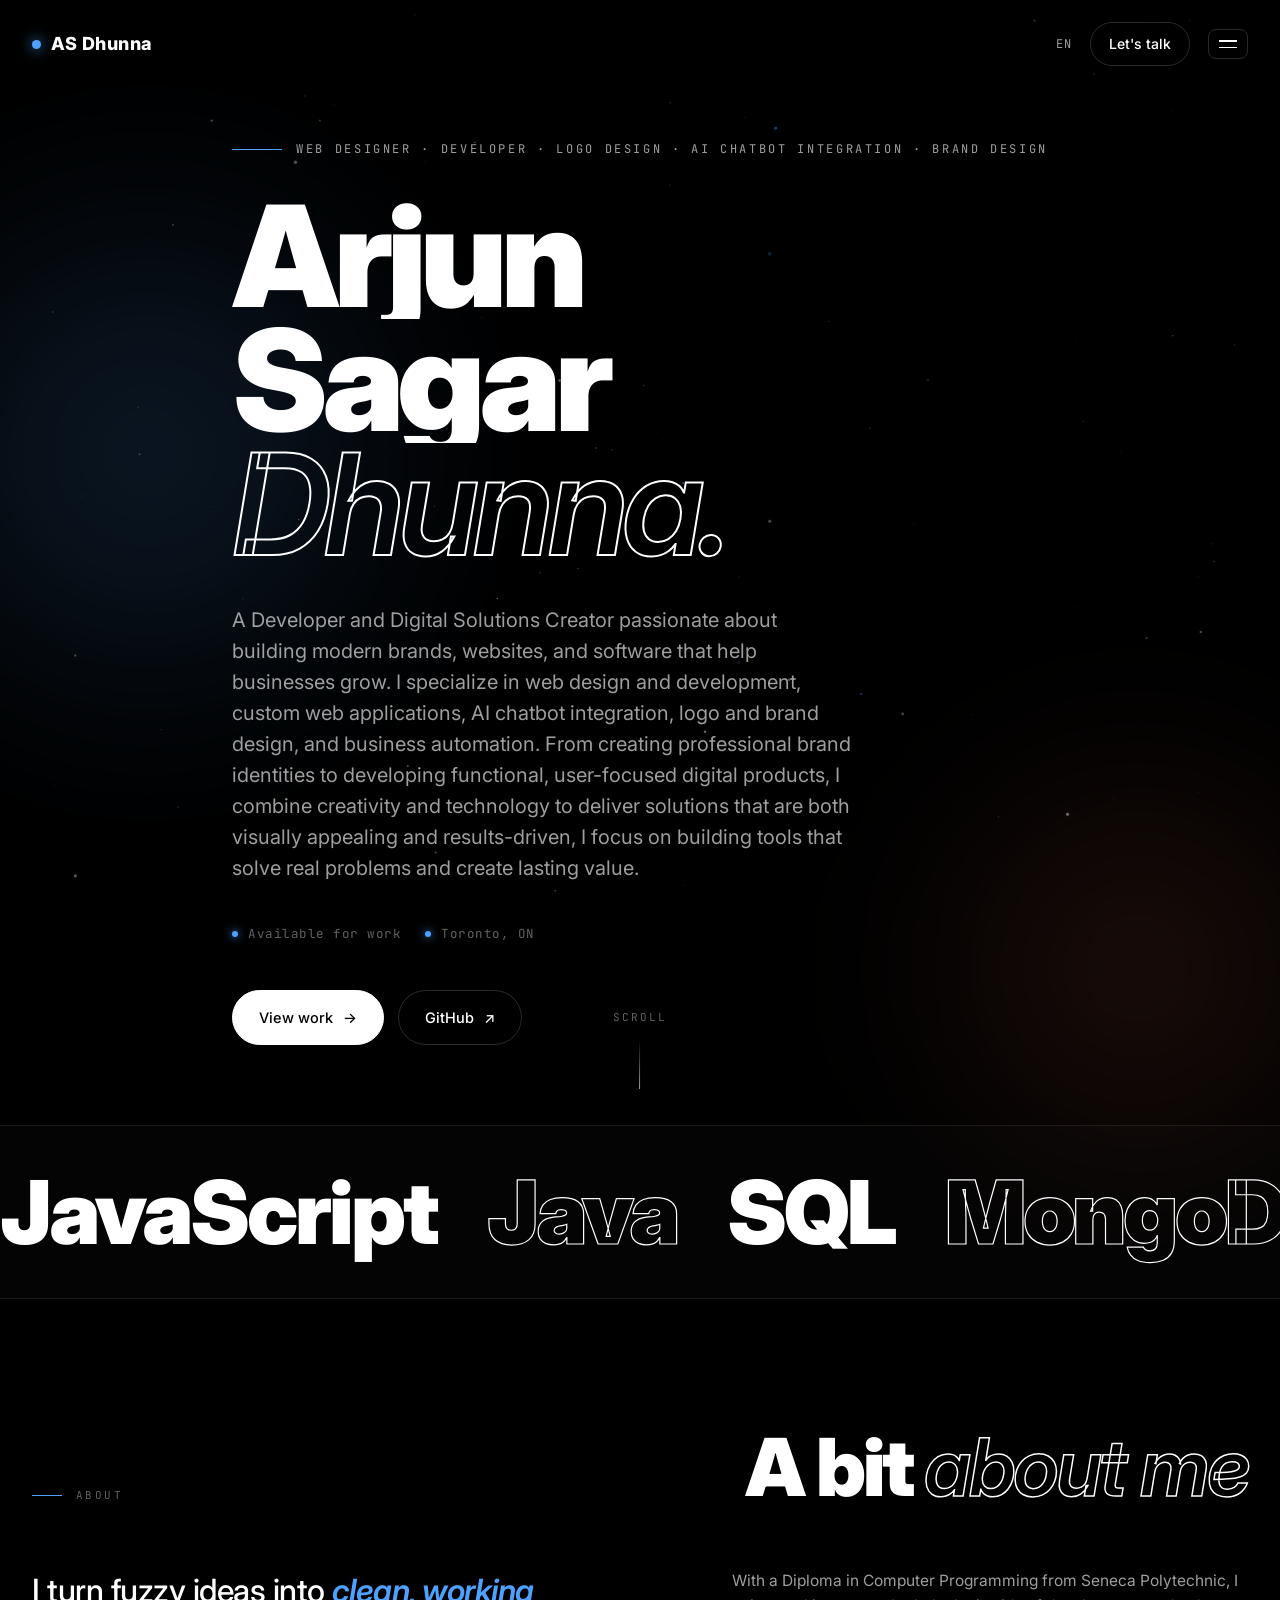
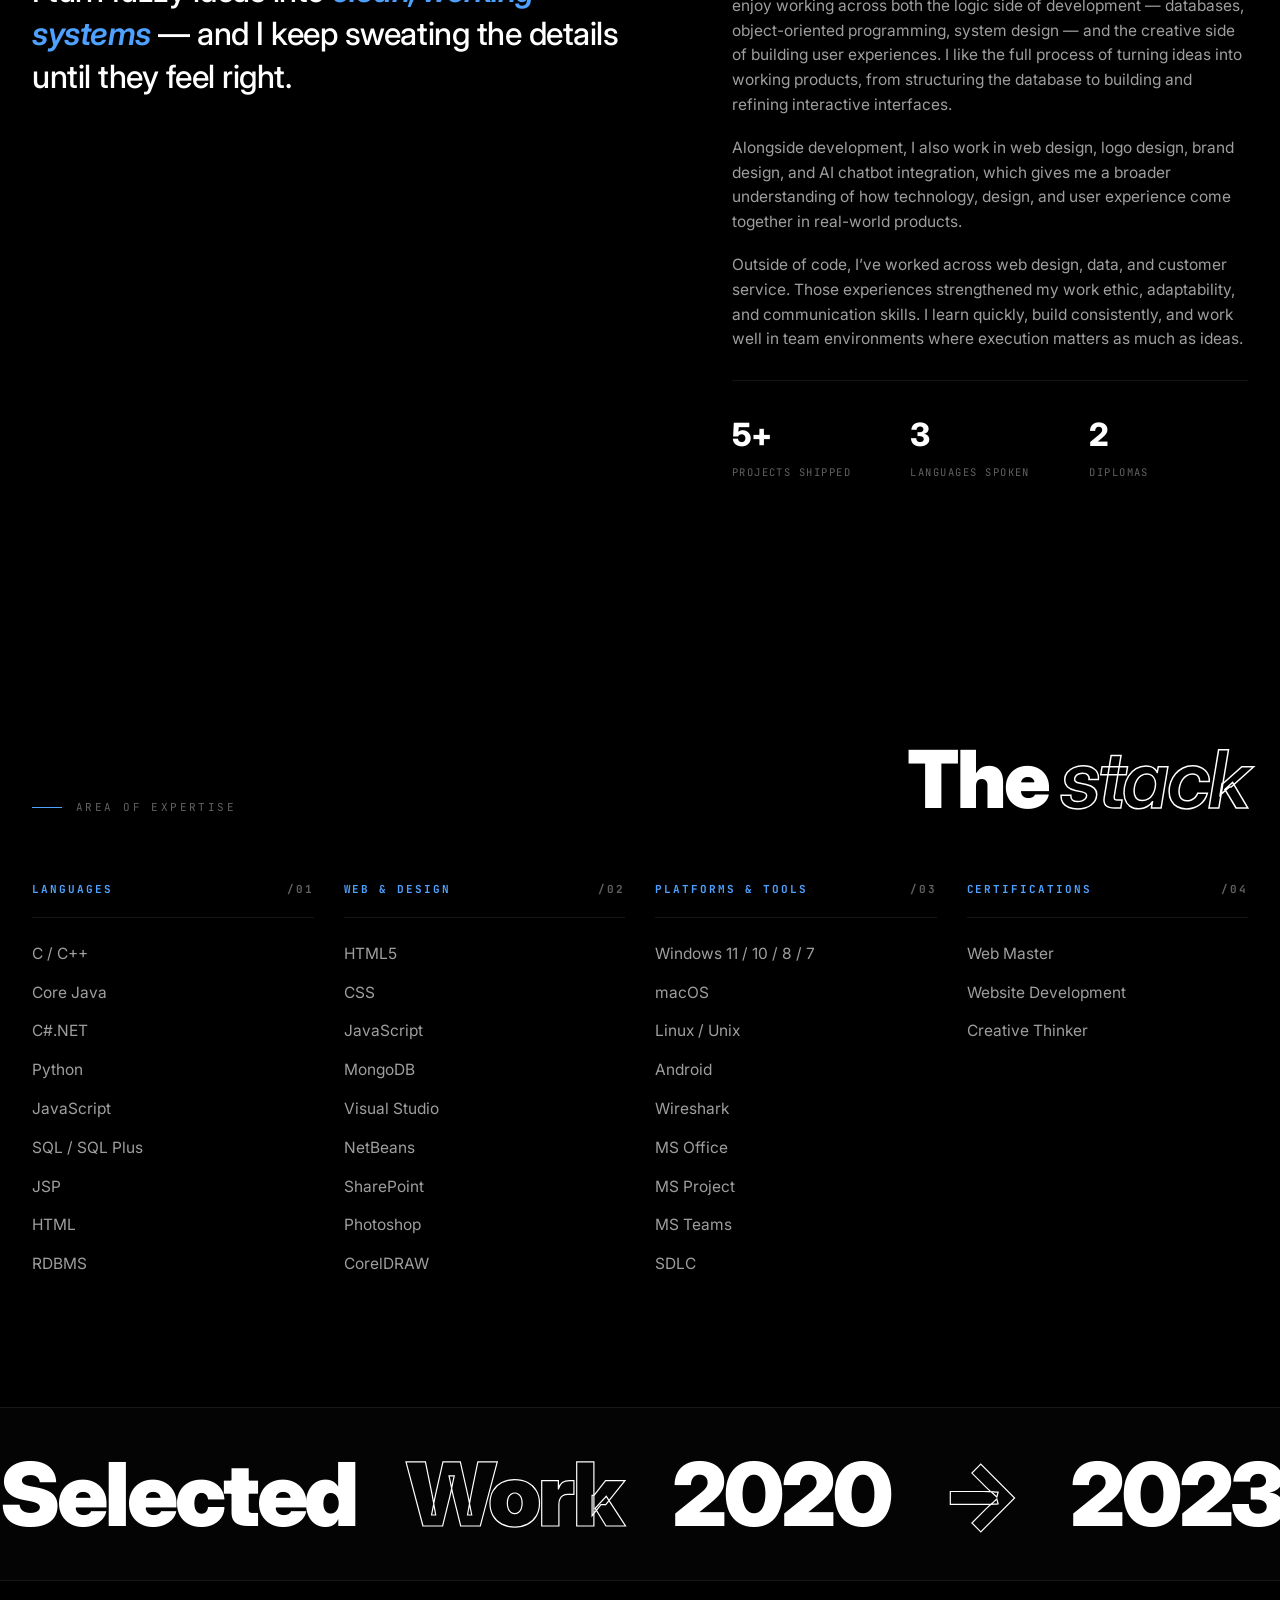
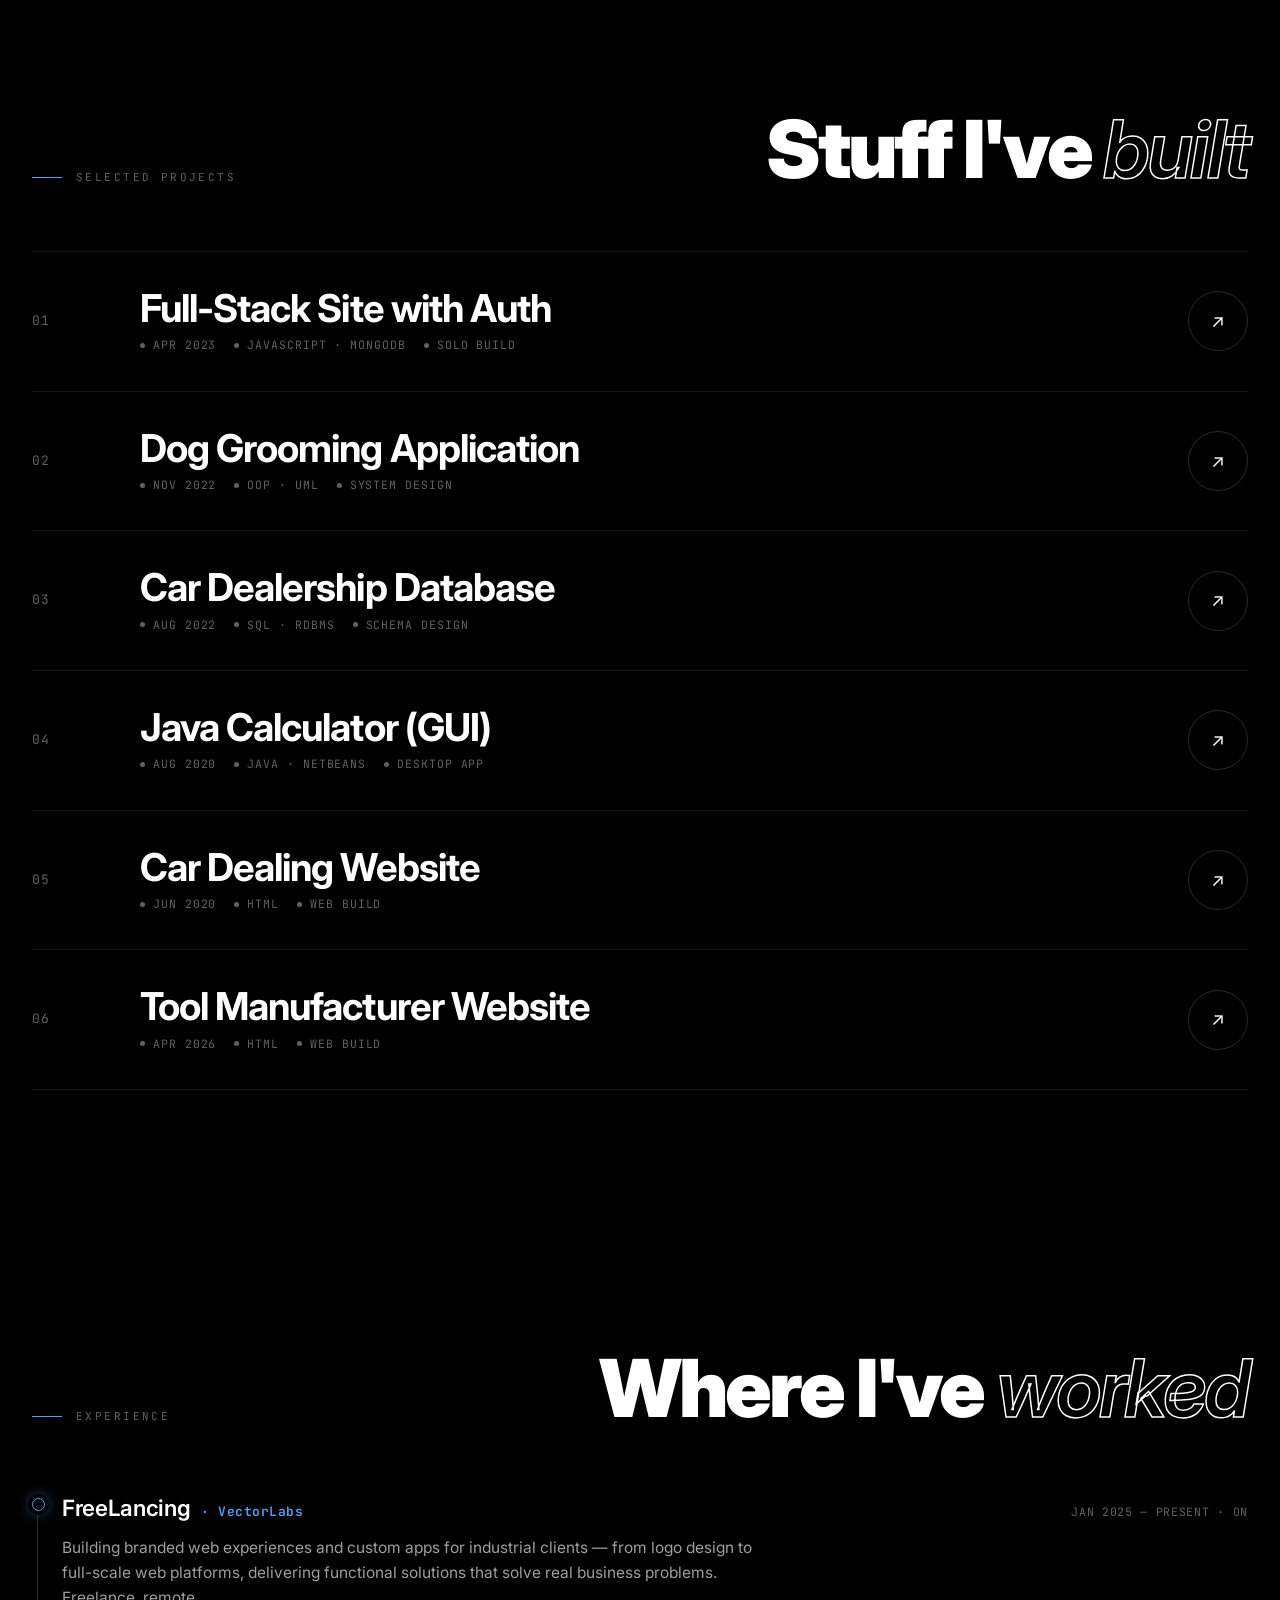
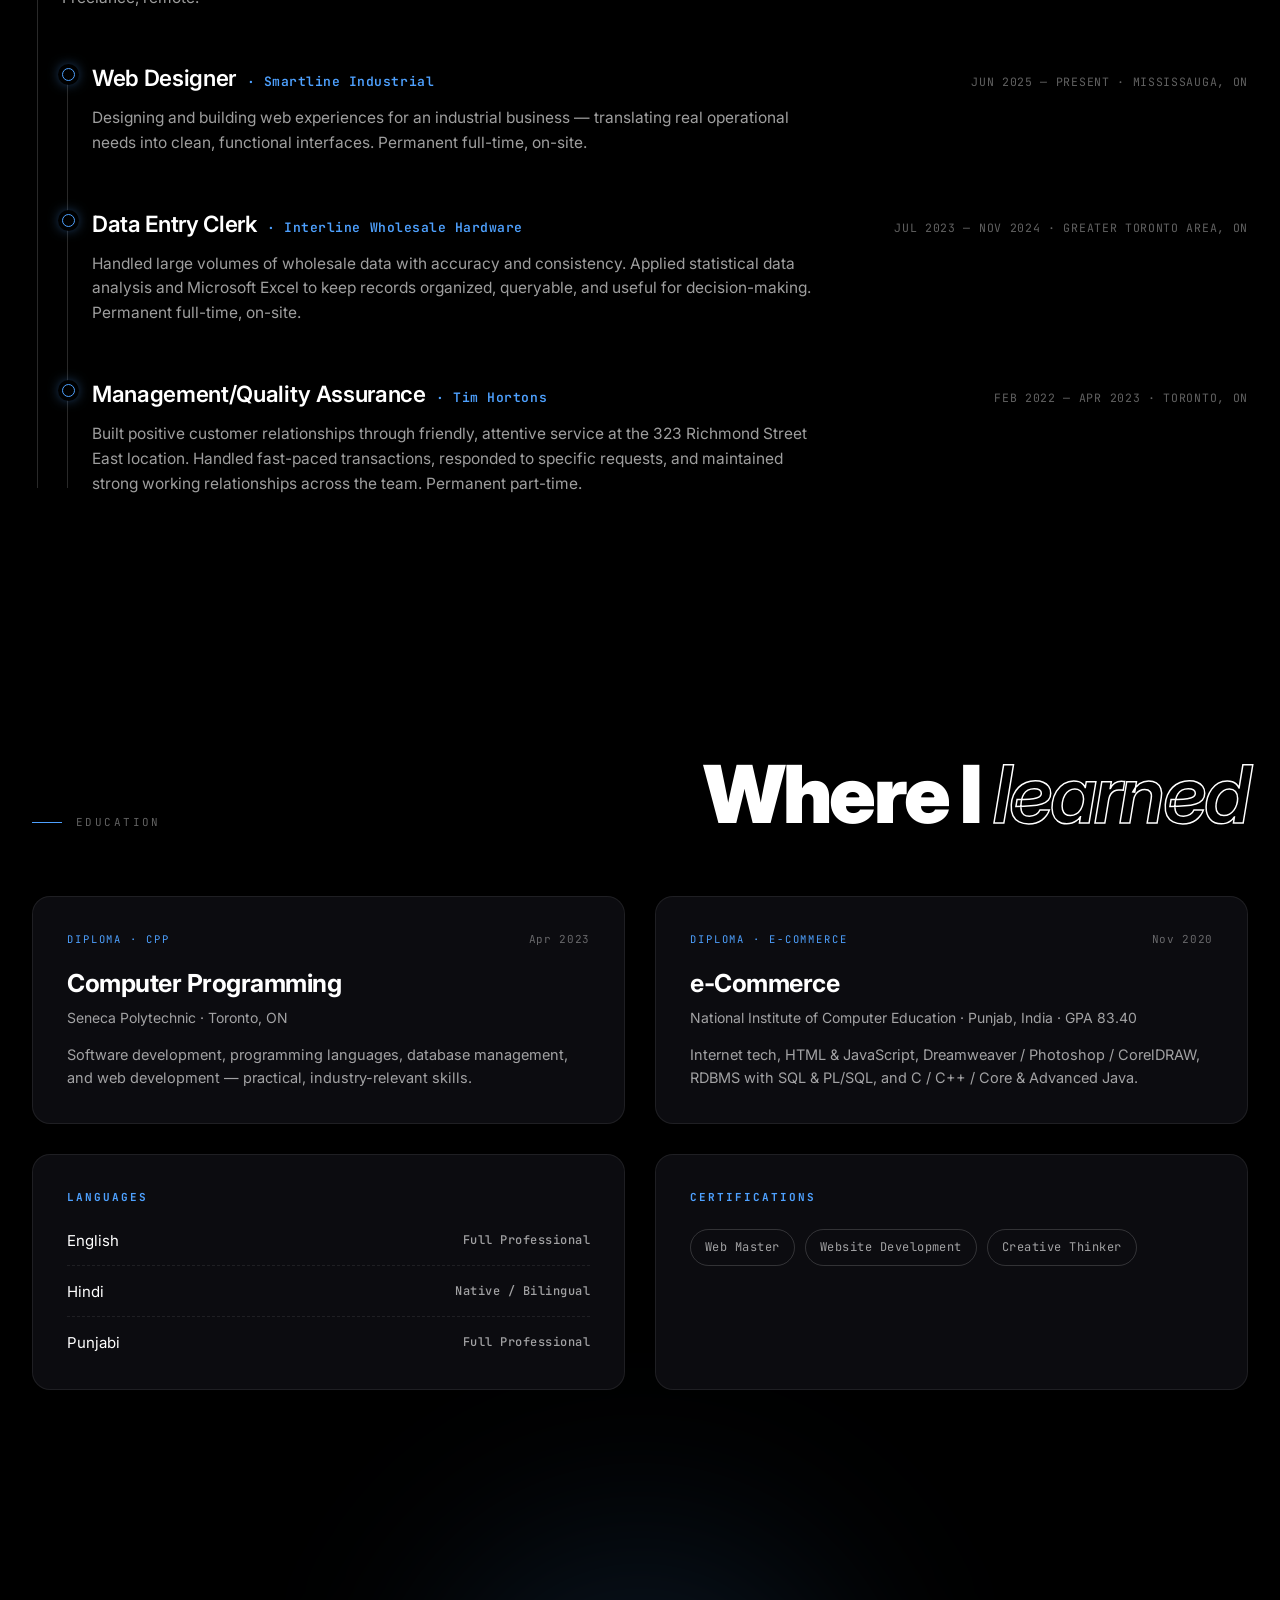
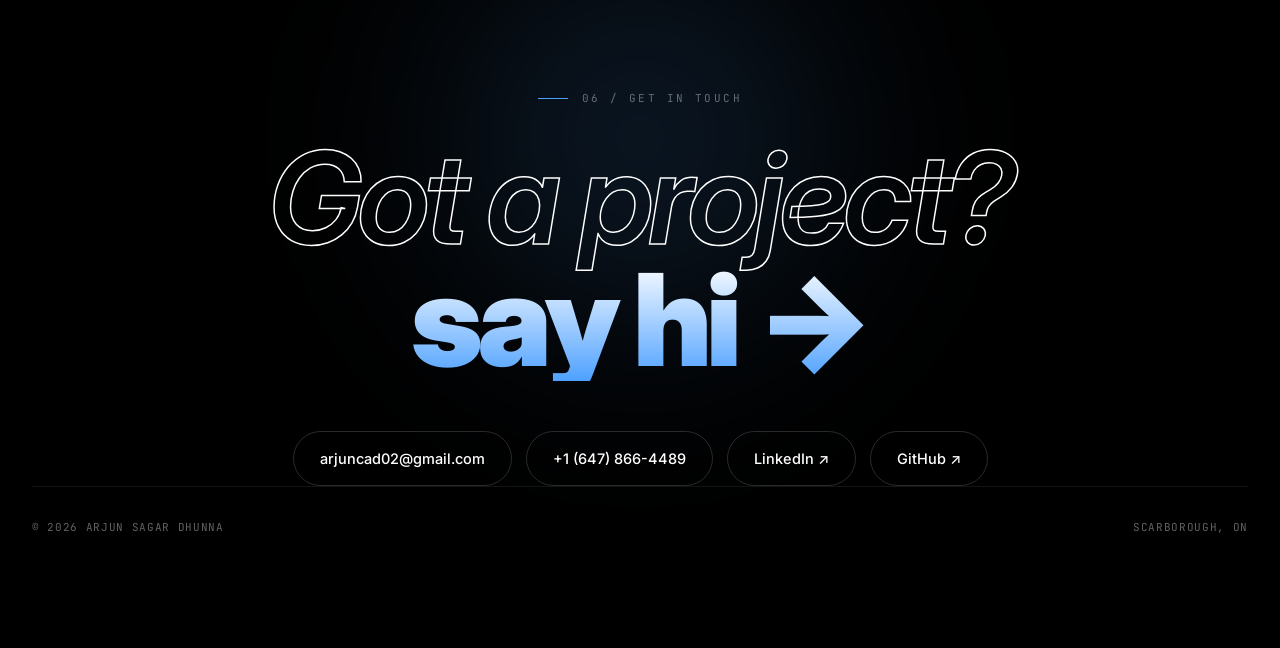
==== commit 2ce1b9ac: "Update index.html" ====
--- a/index.html
+++ b/index.html
@@ -214,6 +214,17 @@
         <span class="arr-box">↗</span>
       </a>
 
+      <a class="project-row reveal" href="projects/smartline.html">
+        <span class="num">06</span>
+        <div class="title-wrap">
+          <span class="title">Tool Manufacturer Website</span>
+          <span class="meta">
+            <span>Apr 2026</span><span>HTML</span><span>Web build</span>
+          </span>
+        </div>
+        <span class="arr-box">↗</span>
+      </a>
+
     </div>
   </div>
 </section>
@@ -225,6 +236,15 @@
       <span class="sec-meta">Experience</span>
       <h2 class="sec-title">Where I've <span class="out">worked</span></h2>
     </div>
+    
+    <div class="timeline reveal">
+      <div class="tl-item">
+        <div class="tl-top">
+          <span class="tl-role">FreeLancing <span class="tl-org">· VectorLabs</span></span>
+          <span class="tl-date">Jan 2025 — Present · ON</span>
+        </div>
+        <p class="tl-desc">Building branded web experiences and custom apps for industrial clients — from logo design to full-scale web platforms, delivering functional solutions that solve real business problems. Freelance, remote.</p>
+      </div>
     <div class="timeline reveal">
       <div class="tl-item">
         <div class="tl-top">
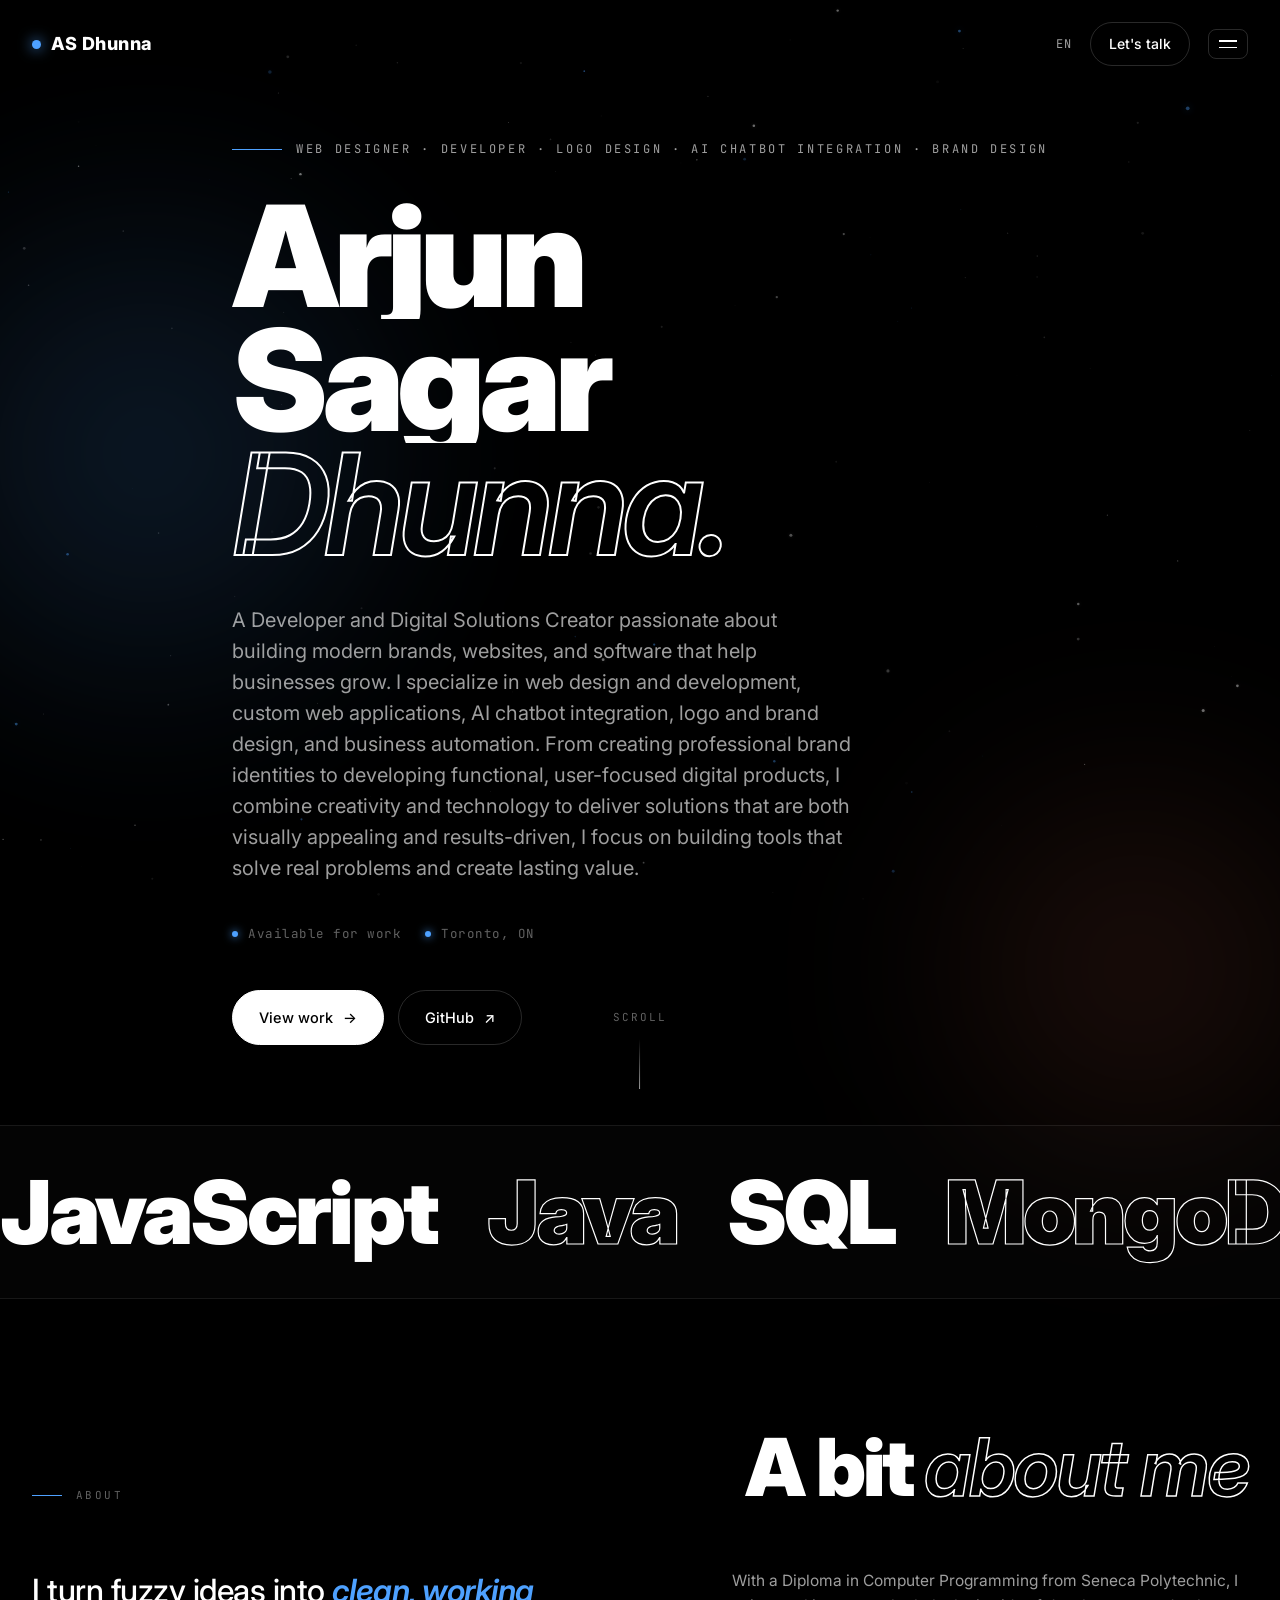
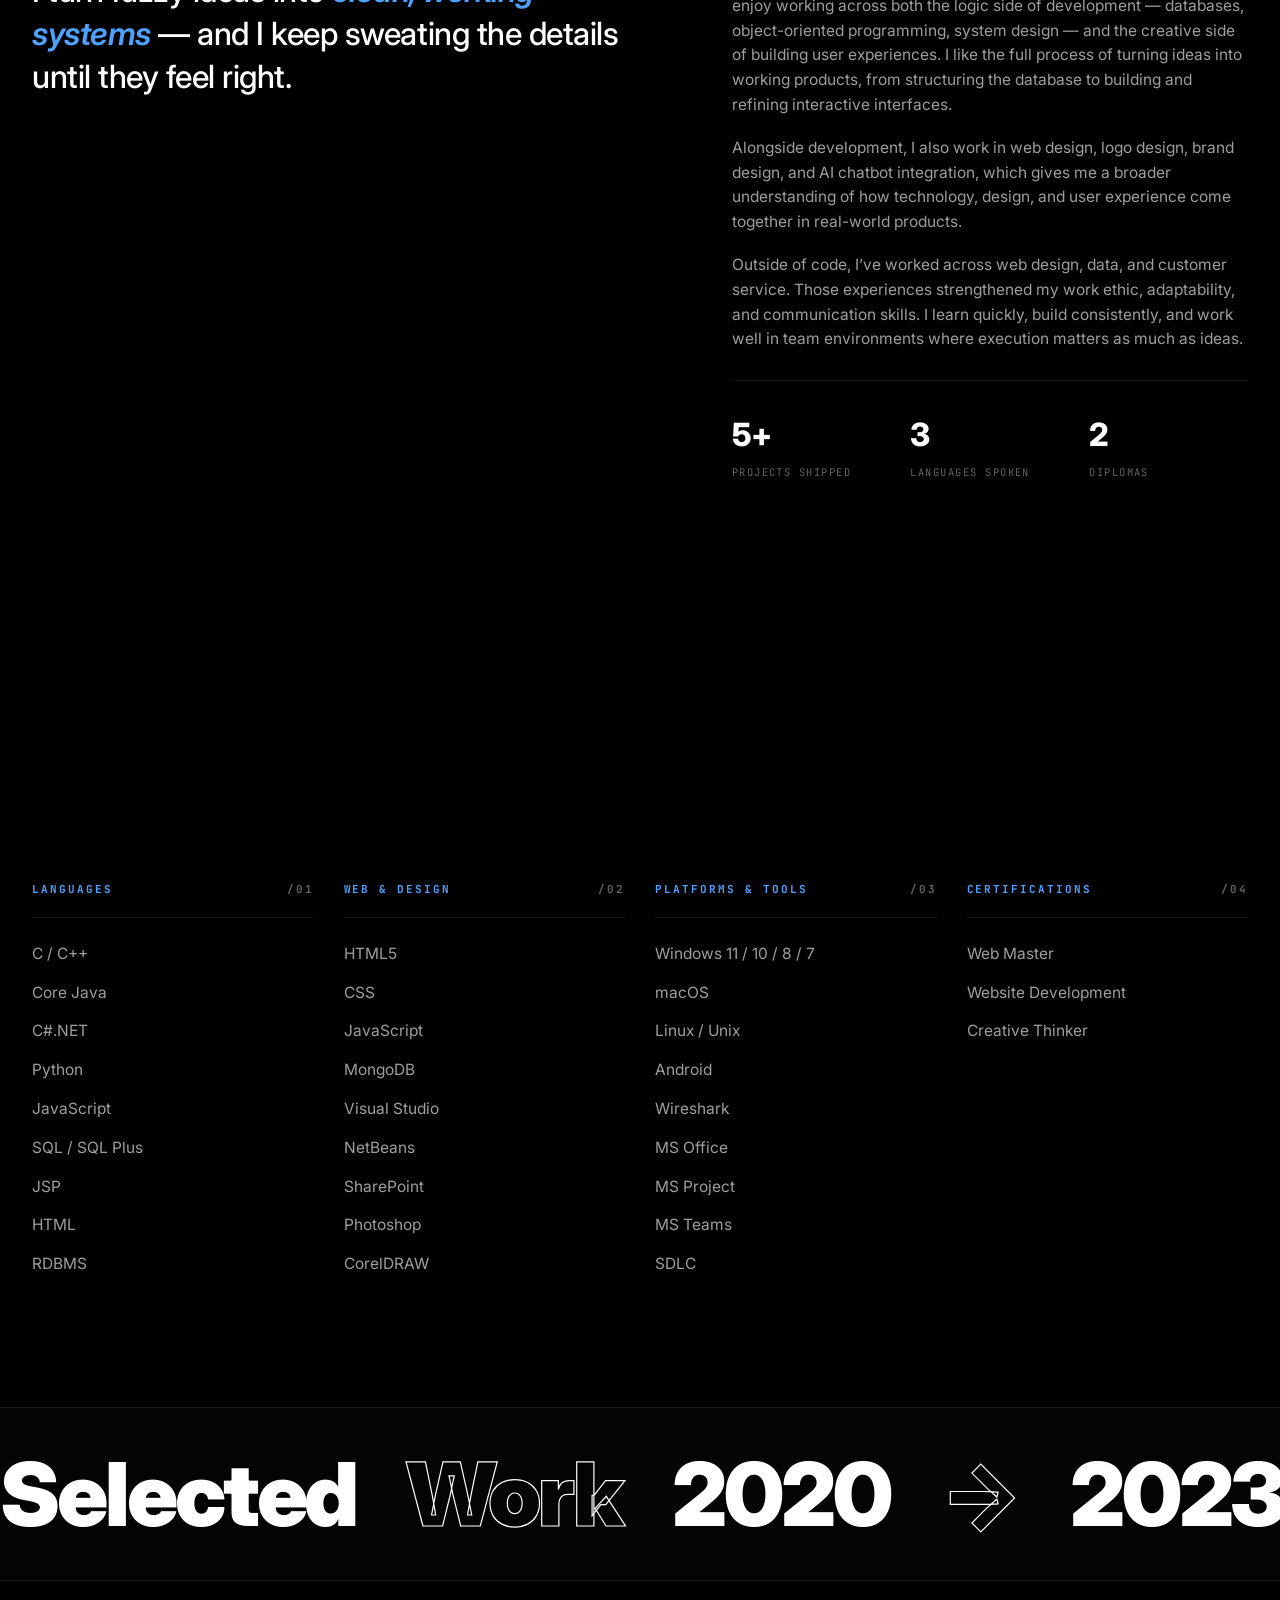
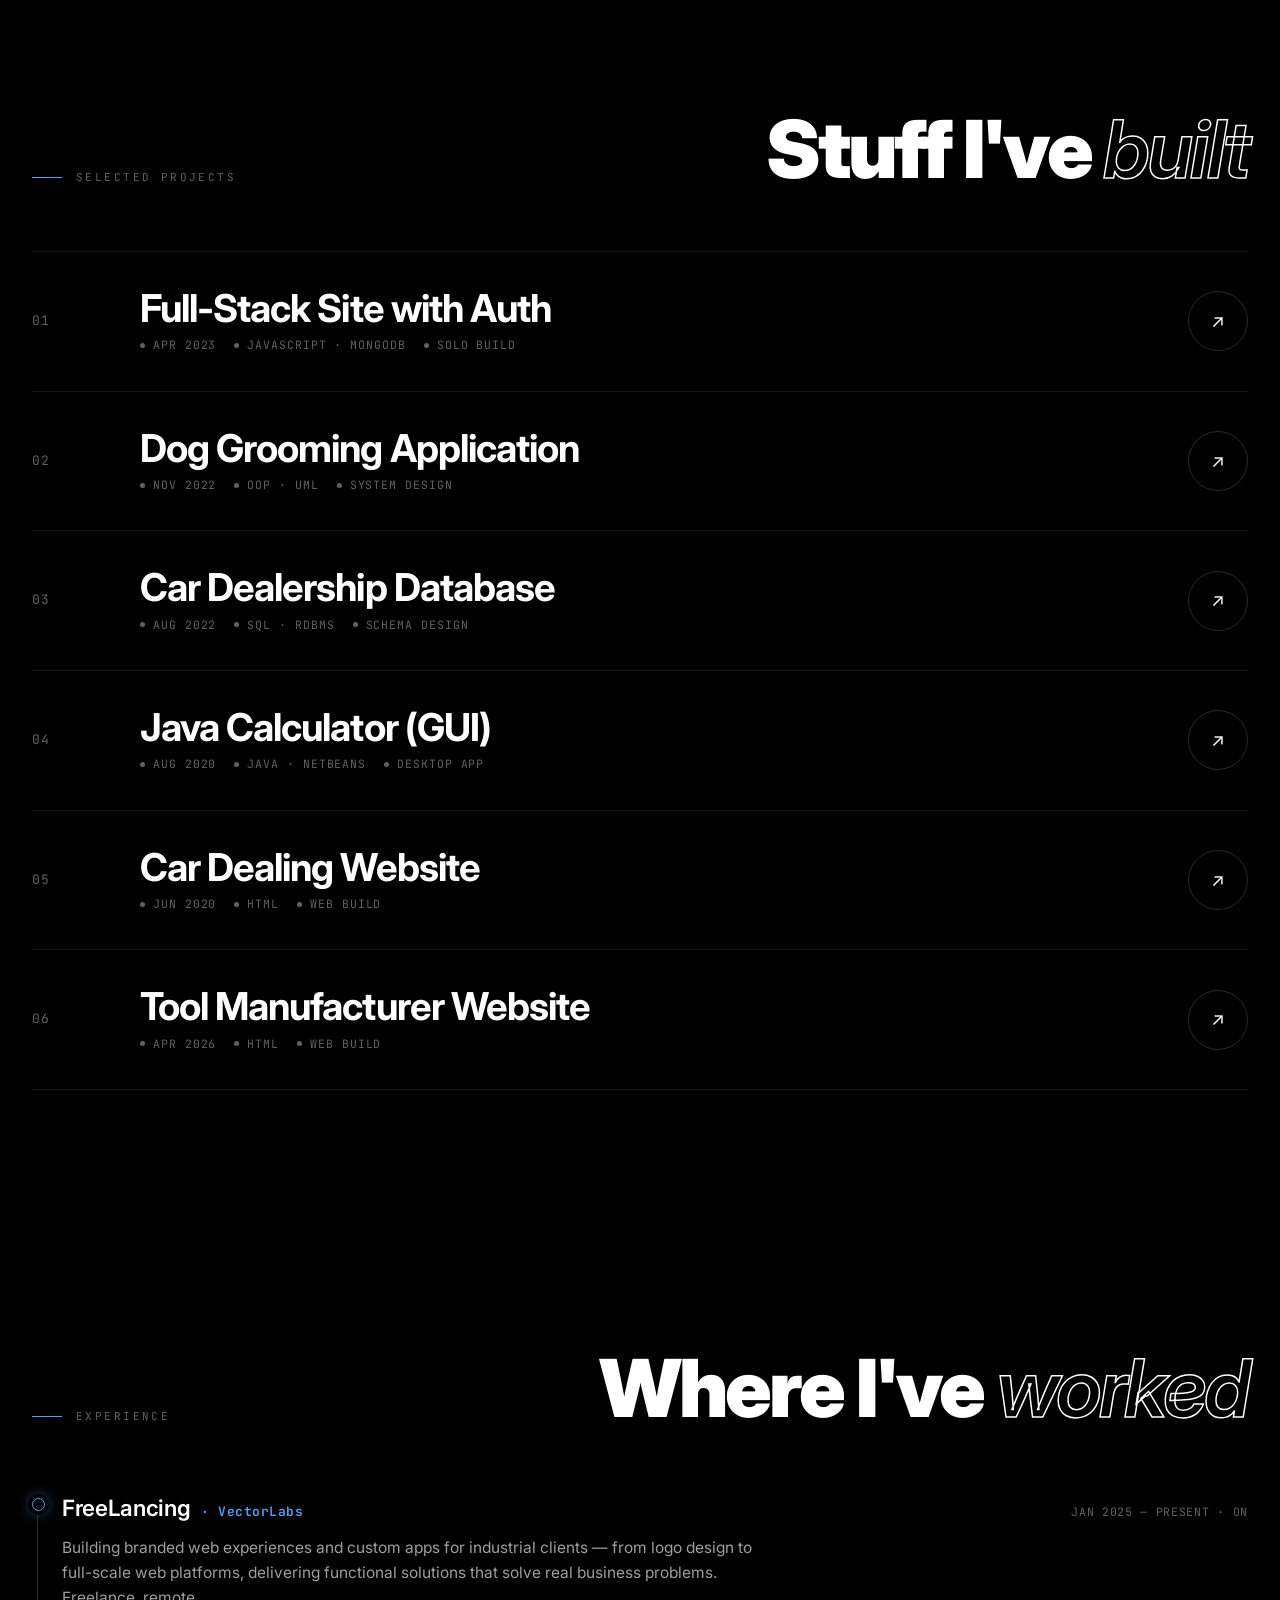
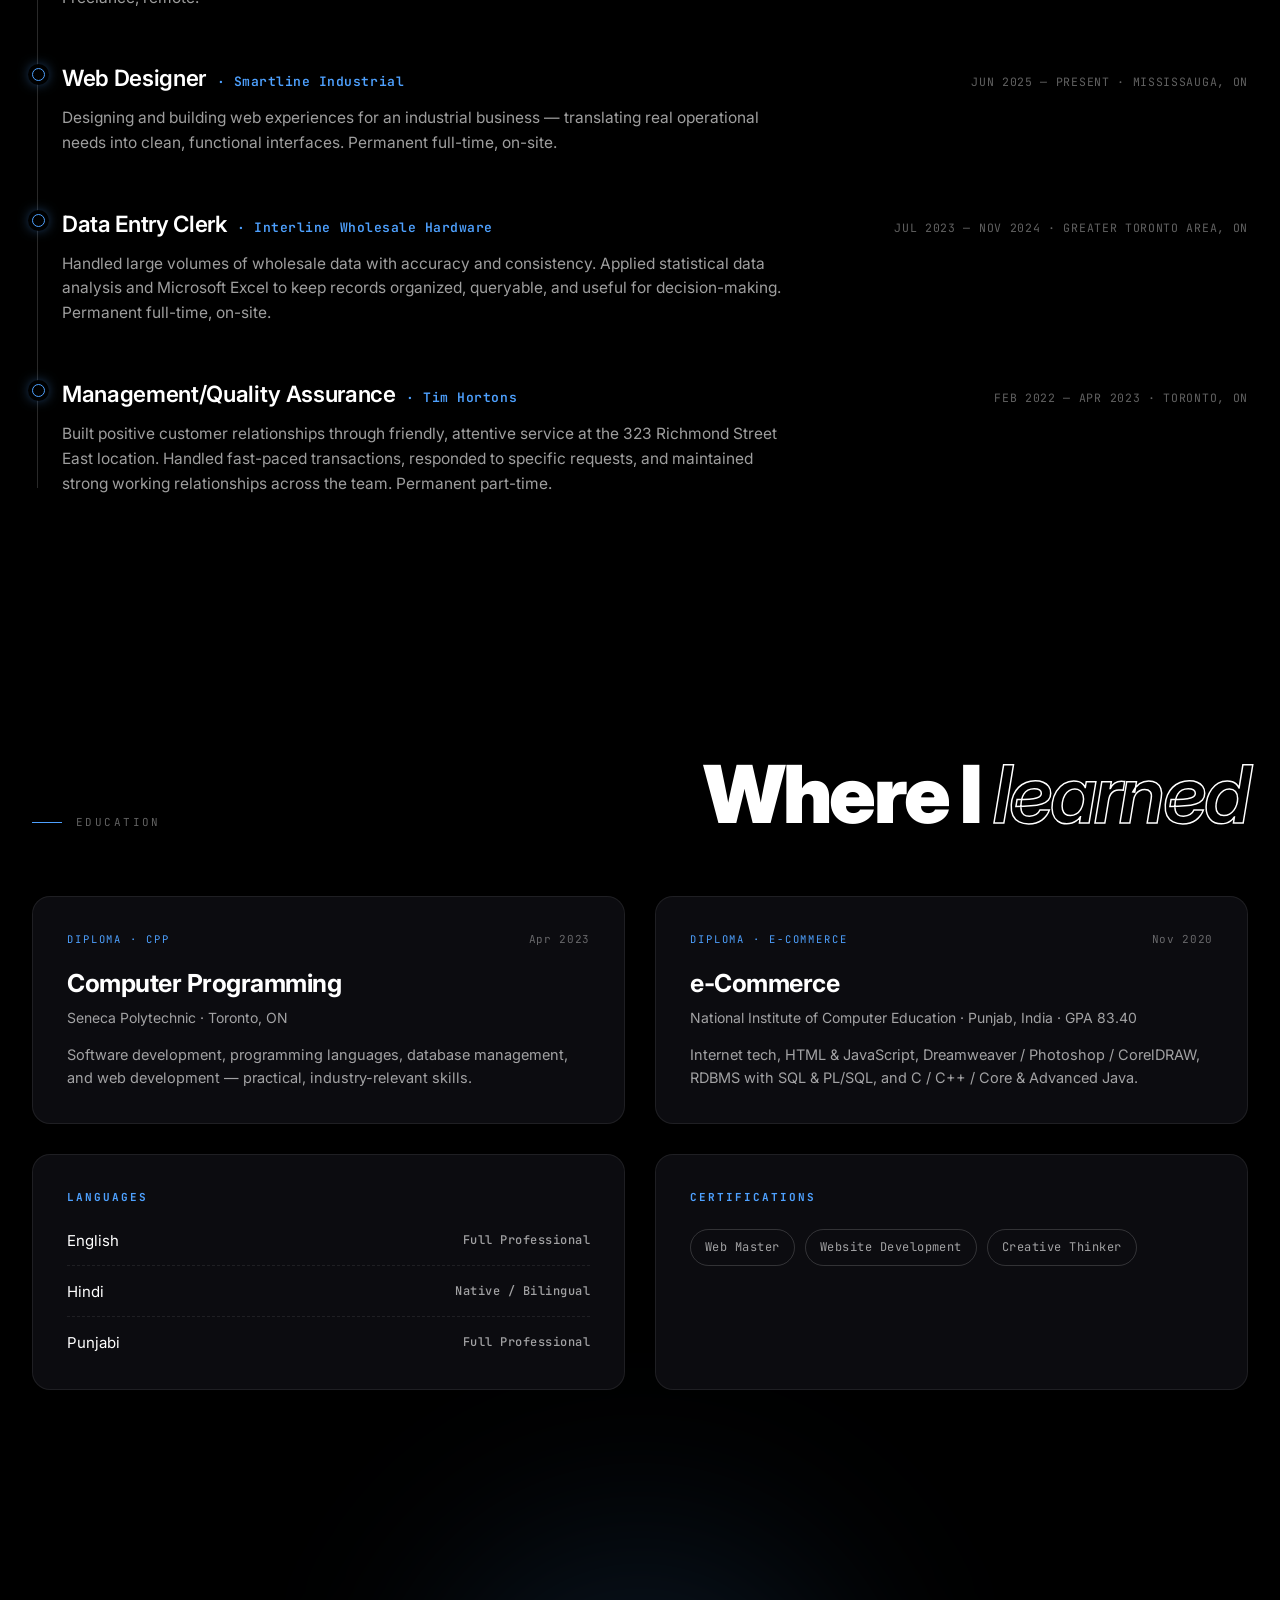
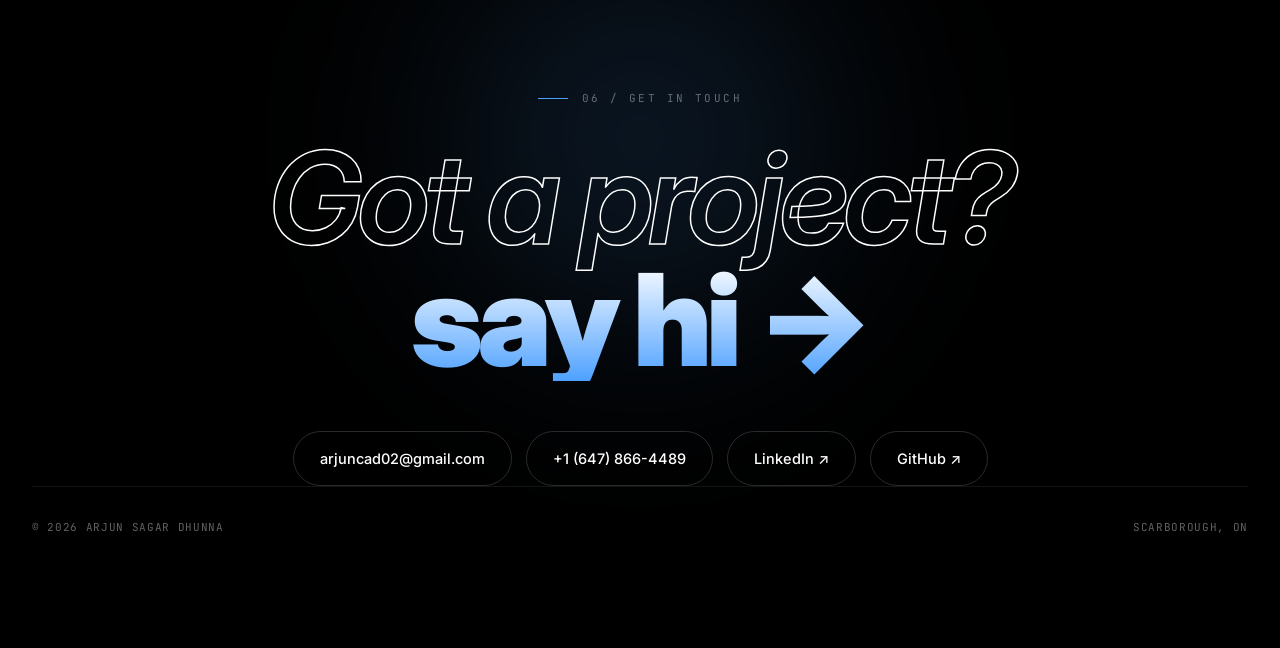
==== commit fac969aa: "Update index.html" ====
--- a/index.html
+++ b/index.html
@@ -236,7 +236,7 @@
       <span class="sec-meta">Experience</span>
       <h2 class="sec-title">Where I've <span class="out">worked</span></h2>
     </div>
-    
+   
     <div class="timeline reveal">
       <div class="tl-item">
         <div class="tl-top">
@@ -245,7 +245,7 @@
         </div>
         <p class="tl-desc">Building branded web experiences and custom apps for industrial clients — from logo design to full-scale web platforms, delivering functional solutions that solve real business problems. Freelance, remote.</p>
       </div>
-    <div class="timeline reveal">
+    
       <div class="tl-item">
         <div class="tl-top">
           <span class="tl-role">Web Designer <span class="tl-org">· Smartline Industrial</span></span>
@@ -253,6 +253,7 @@
         </div>
         <p class="tl-desc">Designing and building web experiences for an industrial business — translating real operational needs into clean, functional interfaces. Permanent full-time, on-site.</p>
       </div>
+      
       <div class="tl-item">
         <div class="tl-top">
           <span class="tl-role">Data Entry Clerk <span class="tl-org">· Interline Wholesale Hardware</span></span>
@@ -260,6 +261,7 @@
         </div>
         <p class="tl-desc">Handled large volumes of wholesale data with accuracy and consistency. Applied statistical data analysis and Microsoft Excel to keep records organized, queryable, and useful for decision-making. Permanent full-time, on-site.</p>
       </div>
+      
       <div class="tl-item">
         <div class="tl-top">
           <span class="tl-role">Management/Quality Assurance <span class="tl-org">· Tim Hortons</span></span>
